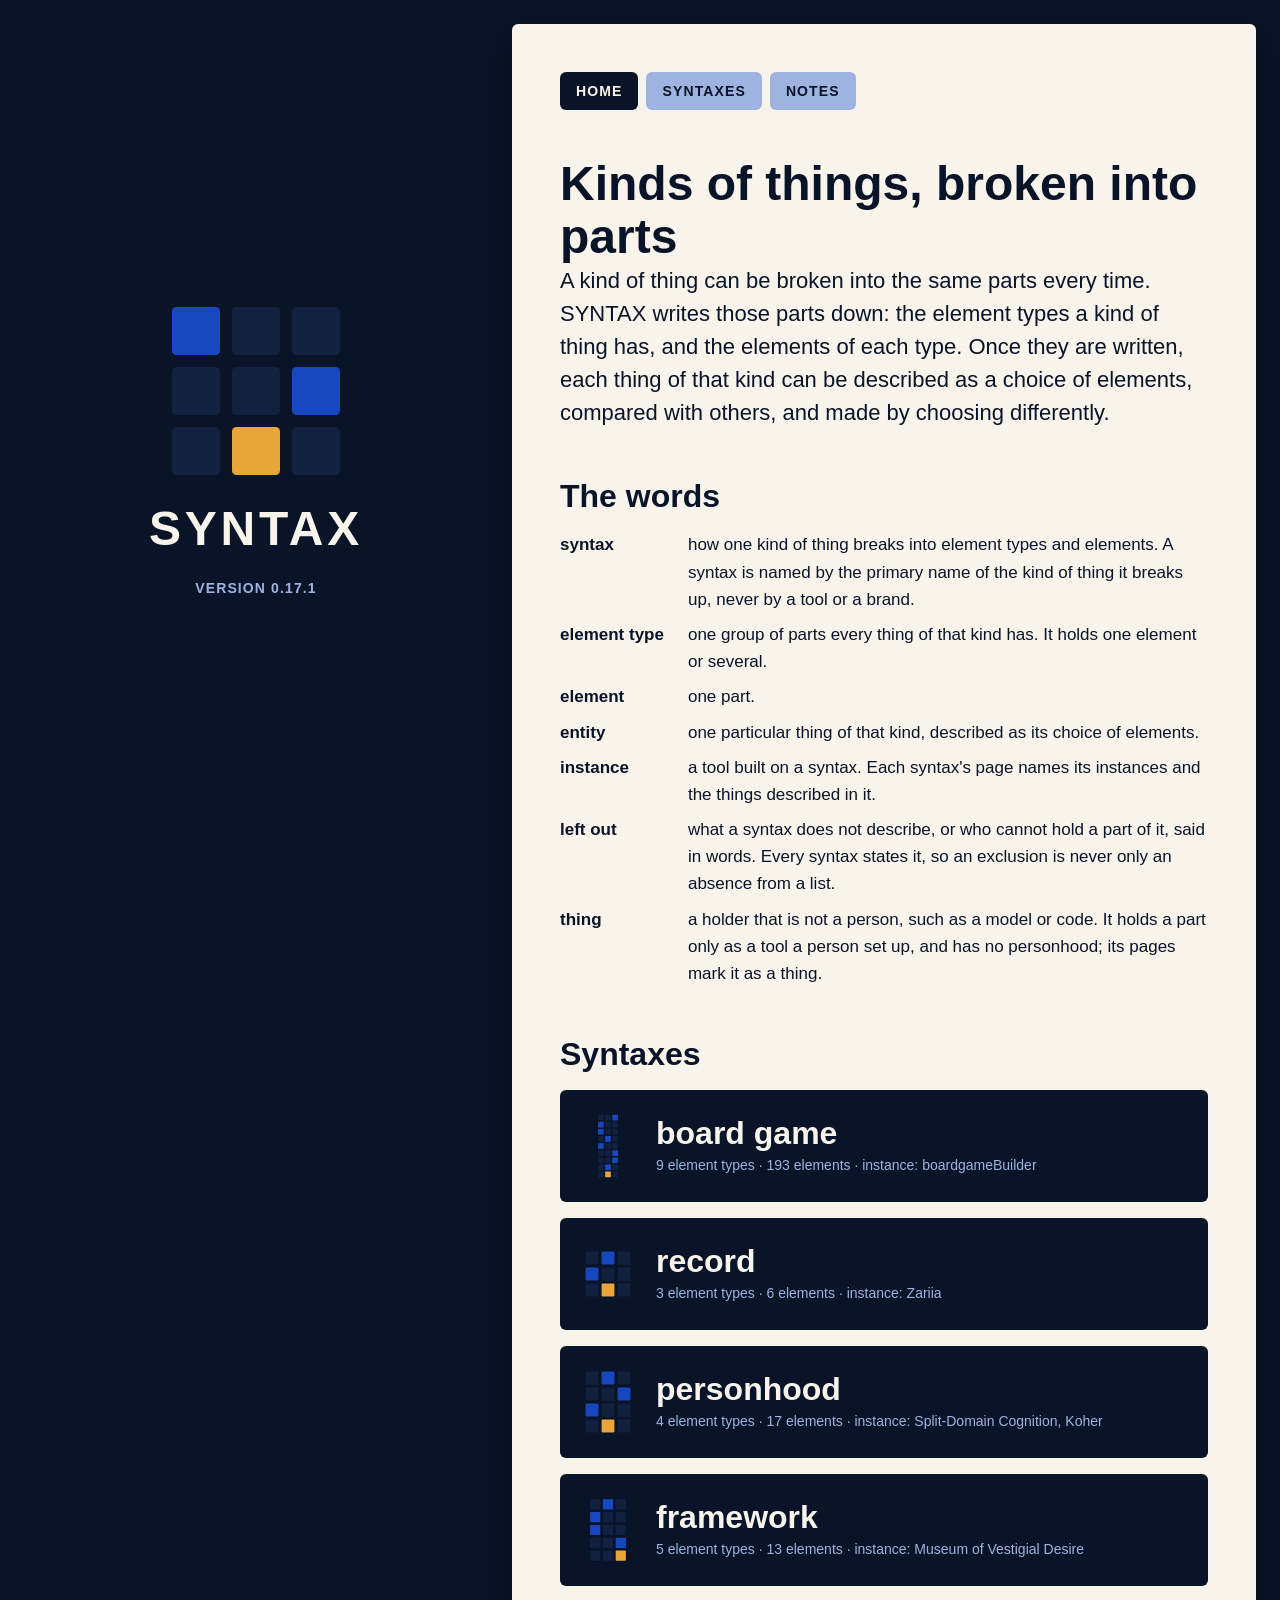
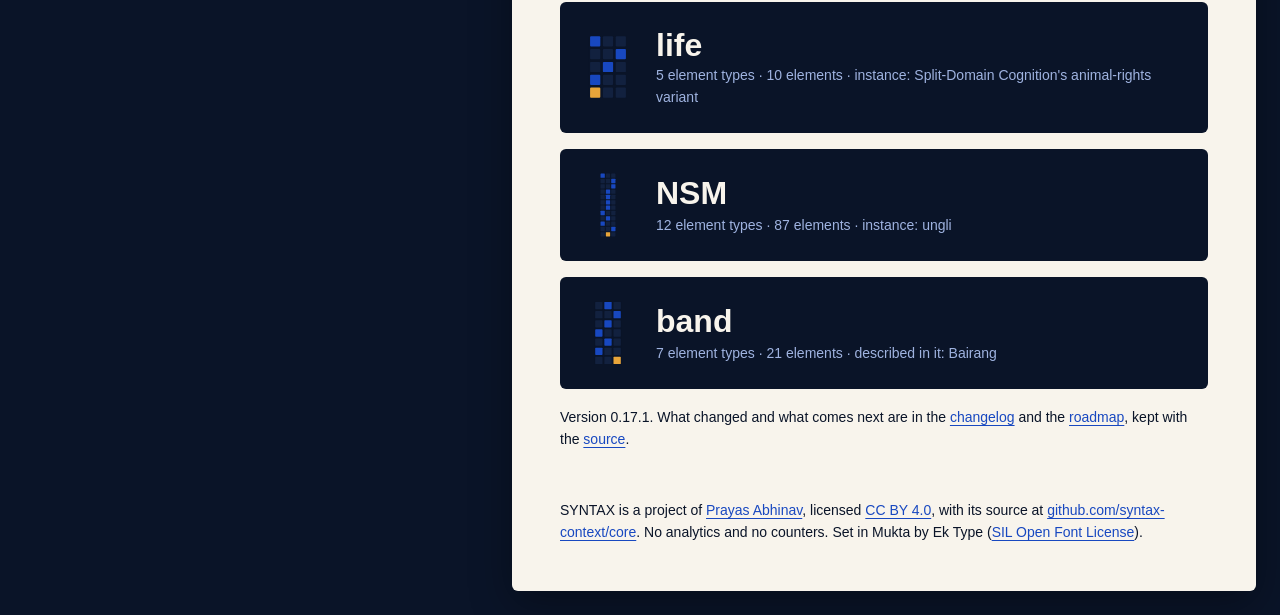
==== site/index.html @ ffedcfcf "NSM syntax: rows code made from templates; why two choices are unused (0.17.1)" ====
<!doctype html>
<html lang="en-GB">
<head>
<meta charset="utf-8">
<meta name="viewport" content="width=device-width, initial-scale=1">
<title>SYNTAX</title>
<meta name="description" content="SYNTAX breaks kinds of things into element types and elements, so that each thing of that kind can be described, compared and made from the same parts.">
<meta property="og:type" content="website">
<meta property="og:site_name" content="SYNTAX">
<meta property="og:title" content="SYNTAX">
<meta property="og:description" content="SYNTAX breaks kinds of things into element types and elements, so that each thing of that kind can be described, compared and made from the same parts.">
<meta property="og:url" content="https://syntax.prayasabhinav.net/">
<meta property="og:image" content="https://syntax.prayasabhinav.net/og/home.png?v=0.17.1">
<meta property="og:image:width" content="1200">
<meta property="og:image:height" content="630">
<meta property="og:image:alt" content="SYNTAX: its mark beside its name">
<meta name="twitter:card" content="summary_large_image">
<link rel="canonical" href="https://syntax.prayasabhinav.net/">
<link rel="icon" href="/favicon.svg" type="image/svg+xml">
<link rel="preload" href="/fonts/mukta-400.woff2" as="font" type="font/woff2" crossorigin>
<style>/* SYNTAX — frontend-design-prayas-plain: the fixed tokens, Mukta only, served from /fonts with no request to Google.
   Two zones: the field (the mark alone on the night) and the sheet (everything read). */
@font-face { font-family: "Mukta"; font-weight: 400; font-display: swap; src: url(/fonts/mukta-400.woff2) format("woff2"); }
@font-face { font-family: "Mukta"; font-weight: 600; font-display: swap; src: url(/fonts/mukta-600.woff2) format("woff2"); }
@font-face { font-family: "Mukta"; font-weight: 800; font-display: swap; src: url(/fonts/mukta-800.woff2) format("woff2"); }

:root {
  --ground: #0a1428; --deep: #12213f; --cobalt: #1848c0; --cobalt-2: #3a6ae0; --mist: #9fb3e0;
  --sheet: #f8f4ec; --ink: #0a1428; --warm: #e8a53a; --radius: 6px;
  color-scheme: dark;
}
* { box-sizing: border-box; }
body { margin: 0; background: var(--ground); color: var(--ink); font: 400 17px/1.6 "Mukta", "Noto Sans", "Segoe UI", sans-serif; }

.page { display: grid; grid-template-columns: minmax(0, 2fr) minmax(0, 3fr); min-height: 100vh; }
.field { position: sticky; top: 0; height: 100vh; display: flex; flex-direction: column; justify-content: center; align-items: center; gap: 24px; padding: 48px 24px; color: var(--mist); }
.field a { color: inherit; text-decoration: none; display: flex; flex-direction: column; align-items: center; gap: 24px; }
.field svg { width: min(16rem, 60%); max-height: 56vh; height: auto; display: block; }
.field .v a { display: inline; color: inherit; }
.field .word { font-weight: 800; font-size: 48px; line-height: 1; letter-spacing: 0.08em; color: var(--sheet); }
.field .v { font-weight: 600; font-size: 14px; letter-spacing: 0.08em; text-transform: uppercase; font-variant-numeric: tabular-nums; }

.sheet { background: var(--sheet); margin: 24px 24px 24px 0; border-radius: var(--radius); box-shadow: 0 12px 40px rgba(0, 0, 0, 0.35); padding: 48px; }
main, footer { max-width: 46rem; }
.nav { display: flex; flex-wrap: wrap; gap: 8px; margin-bottom: 48px; }
.nav a { font-weight: 600; font-size: 14px; letter-spacing: 0.08em; text-transform: uppercase; color: var(--ink); text-decoration: none; background: var(--mist); padding: 8px 16px; border-radius: var(--radius); }
.nav a:hover, .nav a:focus-visible { background: var(--cobalt); color: var(--sheet); }
.nav a[aria-current="page"] { background: var(--ink); color: var(--sheet); }
main > * + * { margin-top: 16px; }
h1 { font-weight: 800; font-size: 48px; line-height: 1.1; margin: 0; }
h2 { font-weight: 800; font-size: 32px; line-height: 1.2; margin: 48px 0 0; }
h3 { font-weight: 800; font-size: 22px; line-height: 1.3; margin: 32px 0 0; }
p { margin: 0; }
.note > * + * { margin-top: 1.1em; }   /* a note: a blank line in the editor is a gap here (13 November 2026, his screenshot: "there is no blank line in post after figure") */
.lede { font-size: 22px; line-height: 1.5; }
.label, .holds { font-weight: 600; font-size: 14px; letter-spacing: 0.08em; text-transform: uppercase; }
.holds { color: var(--cobalt); margin-left: 8px; vertical-align: middle; }
.aside { font-size: 14px; }
a { color: var(--cobalt); text-underline-offset: 3px; }

dl { display: grid; grid-template-columns: max-content minmax(0, 1fr); gap: 8px 24px; margin: 16px 0 0; }
dt { font-weight: 600; }
dd { margin: 0; }

/* A syntax on the index, and a type on its page: flat blocks of the deep tone, never a coloured rule */
.syntaxes { list-style: none; padding: 0; display: grid; gap: 16px; }
.syntaxes a { display: grid; grid-template-columns: auto minmax(0, 1fr); column-gap: 24px; align-items: center; background: var(--ink); color: var(--sheet); border-radius: var(--radius); padding: 24px; text-decoration: none; }
.syntaxes svg { grid-row: span 2; width: 48px; height: 64px; display: block; }
.syntaxes .name { display: block; font-weight: 800; font-size: 32px; line-height: 1.2; }
.syntaxes .what { display: block; font-size: 14px; color: var(--mist); font-variant-numeric: tabular-nums; }
.syntaxes a:hover, .syntaxes a:focus-visible { background: var(--cobalt); }
.syntaxes a:hover .what, .syntaxes a:focus-visible .what { color: var(--sheet); }

.syntaxes.notes a { grid-template-columns: minmax(0, 1fr); }
.syntaxes.notes .name { font-size: 24px; }
main img { max-width: 100%; height: auto; border-radius: var(--radius); }
blockquote { margin: 16px 0; padding-left: 16px; border-left: 3px solid var(--cobalt); }
.type { margin-top: 32px; }
.type h3 { margin: 0; }
.type .aside { margin-top: 8px; font-size: 17px; }

.entities { display: flex; flex-wrap: wrap; gap: 8px; list-style: none; padding: 0; }
.entities a { display: block; background: var(--ink); color: var(--sheet); border-radius: var(--radius); padding: 4px 12px; font-size: 14px; text-decoration: none; }
.entities a:hover, .entities a:focus-visible { background: var(--cobalt); }

footer { margin-top: 48px; font-size: 14px; }

@media (max-width: 900px) {
  .page { grid-template-columns: minmax(0, 1fr); }
  .field { position: static; height: auto; padding: 32px 16px 24px; }
  .field a { flex-direction: row; gap: 16px; }
  .field svg { width: auto; height: 48px; }
  .field .word { font-size: 32px; }
  .sheet { margin: 0 16px 16px; padding: 24px; }
  .nav { margin-bottom: 32px; }
  h1 { font-size: 32px; }
  h2 { font-size: 22px; margin-top: 32px; }
  .lede { font-size: 17px; }
  dl { grid-template-columns: minmax(0, 1fr); gap: 0; }
  dd { margin-bottom: 8px; }
}
</style>
</head>
<body>
<div class="page">
<div class="field"><a href="/"><svg xmlns="http://www.w3.org/2000/svg" viewBox="0 0 120 120" role="img" aria-label="SYNTAX">
  <title>SYNTAX: three element types, one element chosen from each</title>
  <rect width="120" height="120" rx="6" fill="#0a1428"/>
  <g fill="#12213f">
    <rect x="44" y="4" width="32" height="32" rx="3"/><rect x="84" y="4" width="32" height="32" rx="3"/>
    <rect x="4" y="44" width="32" height="32" rx="3"/><rect x="44" y="44" width="32" height="32" rx="3"/>
    <rect x="4" y="84" width="32" height="32" rx="3"/><rect x="84" y="84" width="32" height="32" rx="3"/>
  </g>
  <rect x="4" y="4" width="32" height="32" rx="3" fill="#1848c0"/>
  <rect x="84" y="44" width="32" height="32" rx="3" fill="#1848c0"/>
  <rect x="44" y="84" width="32" height="32" rx="3" fill="#e8a53a"/>
</svg>
<span class="word">SYNTAX</span></a><span class="v">Version 0.17.1</span></div>
<div class="sheet">
<nav class="nav"><a href="/" aria-current="page">Home</a><a href="/syntaxes/">Syntaxes</a><a href="/notes/">Notes</a></nav>
<main><h1>Kinds of things, broken into parts</h1>
<p class="lede">A kind of thing can be broken into the same parts every time. SYNTAX writes those parts down: the element types a kind of thing has, and the elements of each type. Once they are written, each thing of that kind can be described as a choice of elements, compared with others, and made by choosing differently.</p>
<h2>The words</h2>
<dl class="words">
<dt>syntax</dt><dd>how one kind of thing breaks into element types and elements. A syntax is named by the primary name of the kind of thing it breaks up, never by a tool or a brand.</dd>
<dt>element type</dt><dd>one group of parts every thing of that kind has. It holds one element or several.</dd>
<dt>element</dt><dd>one part.</dd>
<dt>entity</dt><dd>one particular thing of that kind, described as its choice of elements.</dd>
<dt>instance</dt><dd>a tool built on a syntax. Each syntax's page names its instances and the things described in it.</dd>
<dt>left out</dt><dd>what a syntax does not describe, or who cannot hold a part of it, said in words. Every syntax states it, so an exclusion is never only an absence from a list.</dd>
<dt>thing</dt><dd>a holder that is not a person, such as a model or code. It holds a part only as a tool a person set up, and has no personhood; its pages mark it as a thing.</dd>
</dl>
<h2>Syntaxes</h2>
<ul class="syntaxes"><li><a href="/board-game/"><svg xmlns="http://www.w3.org/2000/svg" viewBox="0 0 120 360" role="img" aria-label="The board game syntax"><title>The board game syntax: 9 element types, one element chosen from each</title><rect width="120" height="360" rx="6" fill="#0a1428"/><rect x="4" y="4" width="32" height="32" rx="3" fill="#12213f"/><rect x="44" y="4" width="32" height="32" rx="3" fill="#12213f"/><rect x="84" y="4" width="32" height="32" rx="3" fill="#1848c0"/><rect x="4" y="44" width="32" height="32" rx="3" fill="#1848c0"/><rect x="44" y="44" width="32" height="32" rx="3" fill="#12213f"/><rect x="84" y="44" width="32" height="32" rx="3" fill="#12213f"/><rect x="4" y="84" width="32" height="32" rx="3" fill="#1848c0"/><rect x="44" y="84" width="32" height="32" rx="3" fill="#12213f"/><rect x="84" y="84" width="32" height="32" rx="3" fill="#12213f"/><rect x="4" y="124" width="32" height="32" rx="3" fill="#12213f"/><rect x="44" y="124" width="32" height="32" rx="3" fill="#1848c0"/><rect x="84" y="124" width="32" height="32" rx="3" fill="#12213f"/><rect x="4" y="164" width="32" height="32" rx="3" fill="#1848c0"/><rect x="44" y="164" width="32" height="32" rx="3" fill="#12213f"/><rect x="84" y="164" width="32" height="32" rx="3" fill="#12213f"/><rect x="4" y="204" width="32" height="32" rx="3" fill="#12213f"/><rect x="44" y="204" width="32" height="32" rx="3" fill="#12213f"/><rect x="84" y="204" width="32" height="32" rx="3" fill="#1848c0"/><rect x="4" y="244" width="32" height="32" rx="3" fill="#12213f"/><rect x="44" y="244" width="32" height="32" rx="3" fill="#12213f"/><rect x="84" y="244" width="32" height="32" rx="3" fill="#1848c0"/><rect x="4" y="284" width="32" height="32" rx="3" fill="#12213f"/><rect x="44" y="284" width="32" height="32" rx="3" fill="#1848c0"/><rect x="84" y="284" width="32" height="32" rx="3" fill="#12213f"/><rect x="4" y="324" width="32" height="32" rx="3" fill="#12213f"/><rect x="44" y="324" width="32" height="32" rx="3" fill="#e8a53a"/><rect x="84" y="324" width="32" height="32" rx="3" fill="#12213f"/></svg><span class="name">board game</span><span class="what">9 element types · 193 elements · instance: boardgameBuilder</span></a></li><li><a href="/record/"><svg xmlns="http://www.w3.org/2000/svg" viewBox="0 0 120 120" role="img" aria-label="The record syntax"><title>The record syntax: 3 element types, one element chosen from each</title><rect width="120" height="120" rx="6" fill="#0a1428"/><rect x="4" y="4" width="32" height="32" rx="3" fill="#12213f"/><rect x="44" y="4" width="32" height="32" rx="3" fill="#1848c0"/><rect x="84" y="4" width="32" height="32" rx="3" fill="#12213f"/><rect x="4" y="44" width="32" height="32" rx="3" fill="#1848c0"/><rect x="44" y="44" width="32" height="32" rx="3" fill="#12213f"/><rect x="84" y="44" width="32" height="32" rx="3" fill="#12213f"/><rect x="4" y="84" width="32" height="32" rx="3" fill="#12213f"/><rect x="44" y="84" width="32" height="32" rx="3" fill="#e8a53a"/><rect x="84" y="84" width="32" height="32" rx="3" fill="#12213f"/></svg><span class="name">record</span><span class="what">3 element types · 6 elements · instance: Zariia</span></a></li><li><a href="/personhood/"><svg xmlns="http://www.w3.org/2000/svg" viewBox="0 0 120 160" role="img" aria-label="The personhood syntax"><title>The personhood syntax: 4 element types, one element chosen from each</title><rect width="120" height="160" rx="6" fill="#0a1428"/><rect x="4" y="4" width="32" height="32" rx="3" fill="#12213f"/><rect x="44" y="4" width="32" height="32" rx="3" fill="#1848c0"/><rect x="84" y="4" width="32" height="32" rx="3" fill="#12213f"/><rect x="4" y="44" width="32" height="32" rx="3" fill="#12213f"/><rect x="44" y="44" width="32" height="32" rx="3" fill="#12213f"/><rect x="84" y="44" width="32" height="32" rx="3" fill="#1848c0"/><rect x="4" y="84" width="32" height="32" rx="3" fill="#1848c0"/><rect x="44" y="84" width="32" height="32" rx="3" fill="#12213f"/><rect x="84" y="84" width="32" height="32" rx="3" fill="#12213f"/><rect x="4" y="124" width="32" height="32" rx="3" fill="#12213f"/><rect x="44" y="124" width="32" height="32" rx="3" fill="#e8a53a"/><rect x="84" y="124" width="32" height="32" rx="3" fill="#12213f"/></svg><span class="name">personhood</span><span class="what">4 element types · 17 elements · instance: Split-Domain Cognition, Koher</span></a></li><li><a href="/framework/"><svg xmlns="http://www.w3.org/2000/svg" viewBox="0 0 120 200" role="img" aria-label="The framework syntax"><title>The framework syntax: 5 element types, one element chosen from each</title><rect width="120" height="200" rx="6" fill="#0a1428"/><rect x="4" y="4" width="32" height="32" rx="3" fill="#12213f"/><rect x="44" y="4" width="32" height="32" rx="3" fill="#1848c0"/><rect x="84" y="4" width="32" height="32" rx="3" fill="#12213f"/><rect x="4" y="44" width="32" height="32" rx="3" fill="#1848c0"/><rect x="44" y="44" width="32" height="32" rx="3" fill="#12213f"/><rect x="84" y="44" width="32" height="32" rx="3" fill="#12213f"/><rect x="4" y="84" width="32" height="32" rx="3" fill="#1848c0"/><rect x="44" y="84" width="32" height="32" rx="3" fill="#12213f"/><rect x="84" y="84" width="32" height="32" rx="3" fill="#12213f"/><rect x="4" y="124" width="32" height="32" rx="3" fill="#12213f"/><rect x="44" y="124" width="32" height="32" rx="3" fill="#12213f"/><rect x="84" y="124" width="32" height="32" rx="3" fill="#1848c0"/><rect x="4" y="164" width="32" height="32" rx="3" fill="#12213f"/><rect x="44" y="164" width="32" height="32" rx="3" fill="#12213f"/><rect x="84" y="164" width="32" height="32" rx="3" fill="#e8a53a"/></svg><span class="name">framework</span><span class="what">5 element types · 13 elements · instance: Museum of Vestigial Desire</span></a></li><li><a href="/life/"><svg xmlns="http://www.w3.org/2000/svg" viewBox="0 0 120 200" role="img" aria-label="The life syntax"><title>The life syntax: 5 element types, one element chosen from each</title><rect width="120" height="200" rx="6" fill="#0a1428"/><rect x="4" y="4" width="32" height="32" rx="3" fill="#1848c0"/><rect x="44" y="4" width="32" height="32" rx="3" fill="#12213f"/><rect x="84" y="4" width="32" height="32" rx="3" fill="#12213f"/><rect x="4" y="44" width="32" height="32" rx="3" fill="#12213f"/><rect x="44" y="44" width="32" height="32" rx="3" fill="#12213f"/><rect x="84" y="44" width="32" height="32" rx="3" fill="#1848c0"/><rect x="4" y="84" width="32" height="32" rx="3" fill="#12213f"/><rect x="44" y="84" width="32" height="32" rx="3" fill="#1848c0"/><rect x="84" y="84" width="32" height="32" rx="3" fill="#12213f"/><rect x="4" y="124" width="32" height="32" rx="3" fill="#1848c0"/><rect x="44" y="124" width="32" height="32" rx="3" fill="#12213f"/><rect x="84" y="124" width="32" height="32" rx="3" fill="#12213f"/><rect x="4" y="164" width="32" height="32" rx="3" fill="#e8a53a"/><rect x="44" y="164" width="32" height="32" rx="3" fill="#12213f"/><rect x="84" y="164" width="32" height="32" rx="3" fill="#12213f"/></svg><span class="name">life</span><span class="what">5 element types · 10 elements · instance: Split-Domain Cognition&#x27;s animal-rights variant</span></a></li><li><a href="/nsm/"><svg xmlns="http://www.w3.org/2000/svg" viewBox="0 0 120 480" role="img" aria-label="The NSM syntax"><title>The NSM syntax: 12 element types, one element chosen from each</title><rect width="120" height="480" rx="6" fill="#0a1428"/><rect x="4" y="4" width="32" height="32" rx="3" fill="#1848c0"/><rect x="44" y="4" width="32" height="32" rx="3" fill="#12213f"/><rect x="84" y="4" width="32" height="32" rx="3" fill="#12213f"/><rect x="4" y="44" width="32" height="32" rx="3" fill="#12213f"/><rect x="44" y="44" width="32" height="32" rx="3" fill="#12213f"/><rect x="84" y="44" width="32" height="32" rx="3" fill="#1848c0"/><rect x="4" y="84" width="32" height="32" rx="3" fill="#12213f"/><rect x="44" y="84" width="32" height="32" rx="3" fill="#12213f"/><rect x="84" y="84" width="32" height="32" rx="3" fill="#1848c0"/><rect x="4" y="124" width="32" height="32" rx="3" fill="#12213f"/><rect x="44" y="124" width="32" height="32" rx="3" fill="#1848c0"/><rect x="84" y="124" width="32" height="32" rx="3" fill="#12213f"/><rect x="4" y="164" width="32" height="32" rx="3" fill="#12213f"/><rect x="44" y="164" width="32" height="32" rx="3" fill="#1848c0"/><rect x="84" y="164" width="32" height="32" rx="3" fill="#12213f"/><rect x="4" y="204" width="32" height="32" rx="3" fill="#12213f"/><rect x="44" y="204" width="32" height="32" rx="3" fill="#1848c0"/><rect x="84" y="204" width="32" height="32" rx="3" fill="#12213f"/><rect x="4" y="244" width="32" height="32" rx="3" fill="#12213f"/><rect x="44" y="244" width="32" height="32" rx="3" fill="#1848c0"/><rect x="84" y="244" width="32" height="32" rx="3" fill="#12213f"/><rect x="4" y="284" width="32" height="32" rx="3" fill="#1848c0"/><rect x="44" y="284" width="32" height="32" rx="3" fill="#12213f"/><rect x="84" y="284" width="32" height="32" rx="3" fill="#12213f"/><rect x="4" y="324" width="32" height="32" rx="3" fill="#12213f"/><rect x="44" y="324" width="32" height="32" rx="3" fill="#1848c0"/><rect x="84" y="324" width="32" height="32" rx="3" fill="#12213f"/><rect x="4" y="364" width="32" height="32" rx="3" fill="#1848c0"/><rect x="44" y="364" width="32" height="32" rx="3" fill="#12213f"/><rect x="84" y="364" width="32" height="32" rx="3" fill="#12213f"/><rect x="4" y="404" width="32" height="32" rx="3" fill="#12213f"/><rect x="44" y="404" width="32" height="32" rx="3" fill="#12213f"/><rect x="84" y="404" width="32" height="32" rx="3" fill="#1848c0"/><rect x="4" y="444" width="32" height="32" rx="3" fill="#12213f"/><rect x="44" y="444" width="32" height="32" rx="3" fill="#e8a53a"/><rect x="84" y="444" width="32" height="32" rx="3" fill="#12213f"/></svg><span class="name">NSM</span><span class="what">12 element types · 87 elements · instance: ungli</span></a></li><li><a href="/band/"><svg xmlns="http://www.w3.org/2000/svg" viewBox="0 0 120 280" role="img" aria-label="The band syntax"><title>The band syntax: 7 element types, one element chosen from each</title><rect width="120" height="280" rx="6" fill="#0a1428"/><rect x="4" y="4" width="32" height="32" rx="3" fill="#12213f"/><rect x="44" y="4" width="32" height="32" rx="3" fill="#1848c0"/><rect x="84" y="4" width="32" height="32" rx="3" fill="#12213f"/><rect x="4" y="44" width="32" height="32" rx="3" fill="#12213f"/><rect x="44" y="44" width="32" height="32" rx="3" fill="#12213f"/><rect x="84" y="44" width="32" height="32" rx="3" fill="#1848c0"/><rect x="4" y="84" width="32" height="32" rx="3" fill="#12213f"/><rect x="44" y="84" width="32" height="32" rx="3" fill="#1848c0"/><rect x="84" y="84" width="32" height="32" rx="3" fill="#12213f"/><rect x="4" y="124" width="32" height="32" rx="3" fill="#1848c0"/><rect x="44" y="124" width="32" height="32" rx="3" fill="#12213f"/><rect x="84" y="124" width="32" height="32" rx="3" fill="#12213f"/><rect x="4" y="164" width="32" height="32" rx="3" fill="#12213f"/><rect x="44" y="164" width="32" height="32" rx="3" fill="#1848c0"/><rect x="84" y="164" width="32" height="32" rx="3" fill="#12213f"/><rect x="4" y="204" width="32" height="32" rx="3" fill="#1848c0"/><rect x="44" y="204" width="32" height="32" rx="3" fill="#12213f"/><rect x="84" y="204" width="32" height="32" rx="3" fill="#12213f"/><rect x="4" y="244" width="32" height="32" rx="3" fill="#12213f"/><rect x="44" y="244" width="32" height="32" rx="3" fill="#12213f"/><rect x="84" y="244" width="32" height="32" rx="3" fill="#e8a53a"/></svg><span class="name">band</span><span class="what">7 element types · 21 elements · described in it: Bairang</span></a></li></ul>
<p class="aside">Version 0.17.1. What changed and what comes next are in the <a href="https://github.com/syntax-context/core/blob/main/CHANGELOG.md">changelog</a> and the <a href="https://github.com/syntax-context/core/blob/main/ROADMAP.md">roadmap</a>, kept with the <a href="https://github.com/syntax-context/core">source</a>.</p></main>
<footer><p>SYNTAX is a project of <a href="https://prayasabhinav.net">Prayas Abhinav</a>, licensed <a href="https://creativecommons.org/licenses/by/4.0/">CC BY 4.0</a>, with its source at <a href="https://github.com/syntax-context/core">github.com/syntax-context/core</a>. No analytics and no counters. Set in Mukta by Ek Type (<a href="/fonts/OFL.txt">SIL Open Font License</a>).</p></footer>
</div>
</div>
</body>
</html>
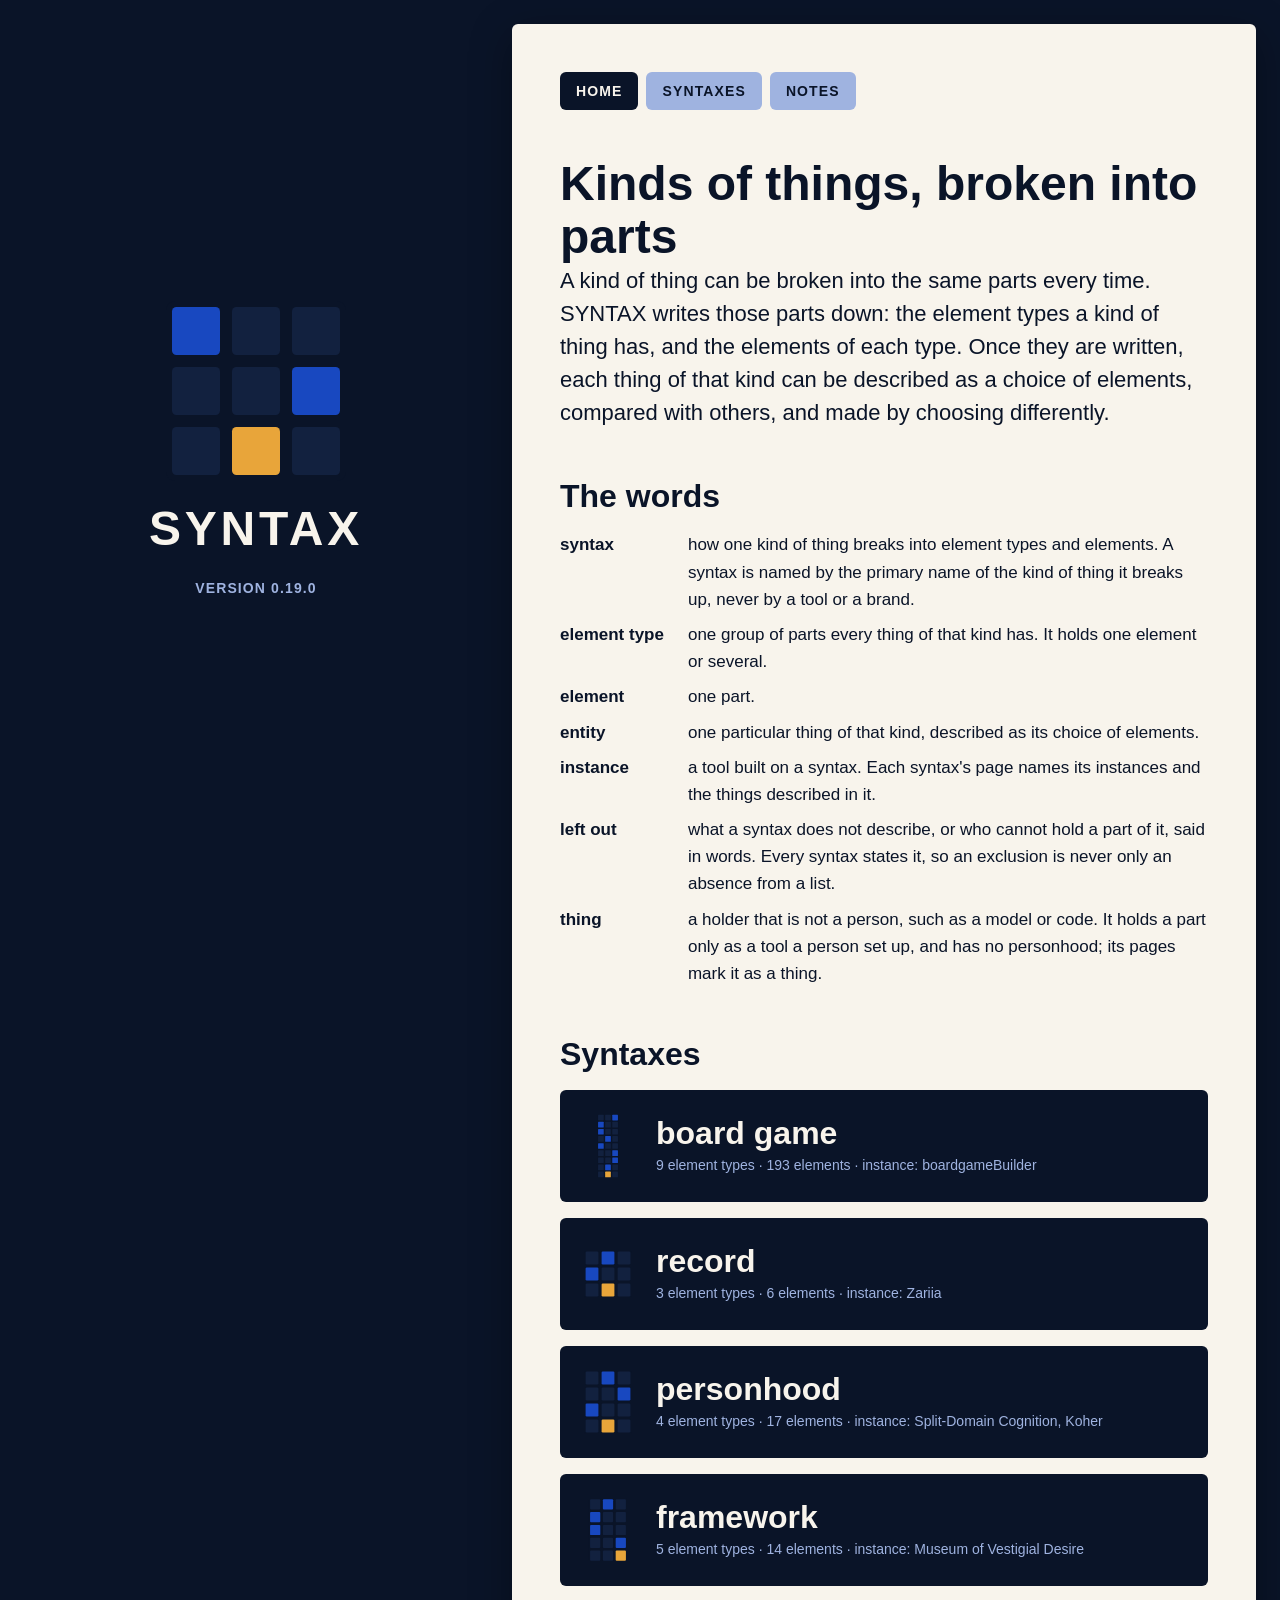
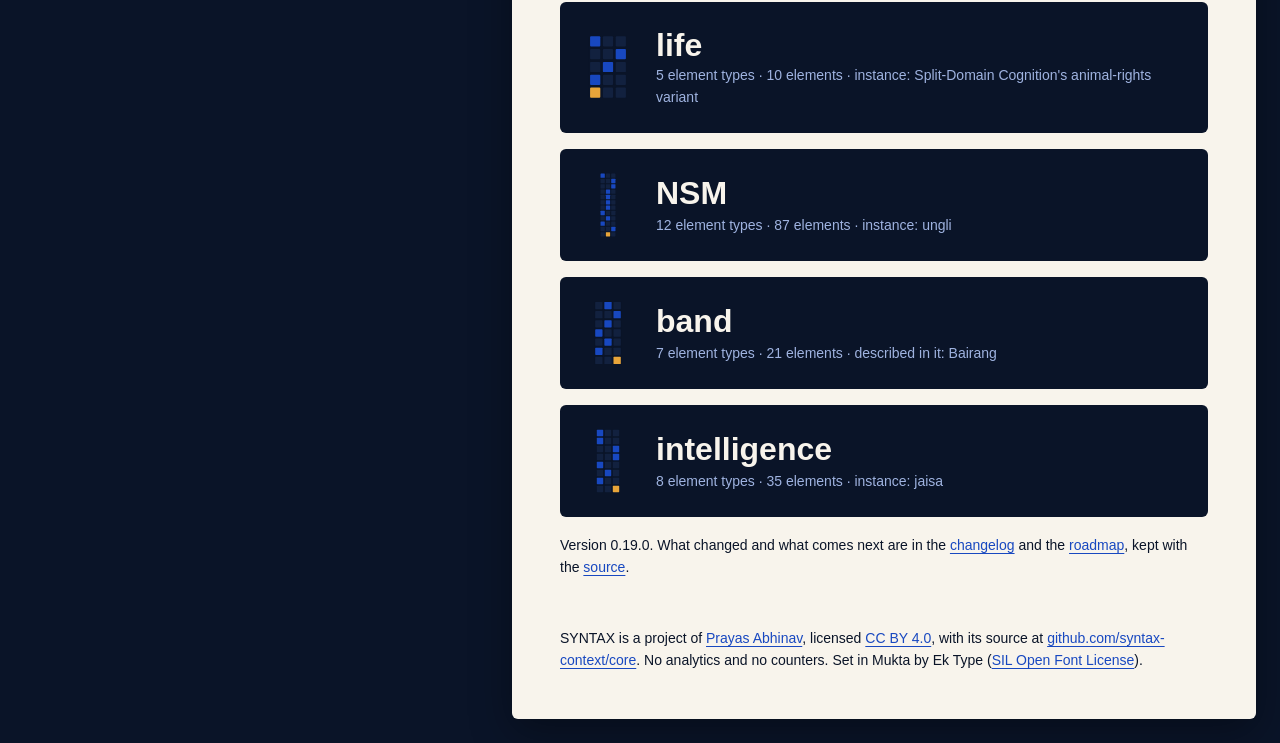
==== commit 6458c16c: "The intelligence syntax, read from the Museum's Intelligence section, with sixteen methods shown by " ====
--- a/site/index.html
+++ b/site/index.html
@@ -10,7 +10,7 @@
 <meta property="og:title" content="SYNTAX">
 <meta property="og:description" content="SYNTAX breaks kinds of things into element types and elements, so that each thing of that kind can be described, compared and made from the same parts.">
 <meta property="og:url" content="https://syntax.prayasabhinav.net/">
-<meta property="og:image" content="https://syntax.prayasabhinav.net/og/home.png?v=0.17.1">
+<meta property="og:image" content="https://syntax.prayasabhinav.net/og/home.png?v=0.19.0">
 <meta property="og:image:width" content="1200">
 <meta property="og:image:height" content="630">
 <meta property="og:image:alt" content="SYNTAX: its mark beside its name">
@@ -99,6 +99,8 @@
   dl { grid-template-columns: minmax(0, 1fr); gap: 0; }
   dd { margin-bottom: 8px; }
 }
+.shown { display: block; font-size: .86em; opacity: .75; margin-top: 2px; }
+.shown a { color: inherit; }
 </style>
 </head>
 <body>
@@ -115,7 +117,7 @@
   <rect x="84" y="44" width="32" height="32" rx="3" fill="#1848c0"/>
   <rect x="44" y="84" width="32" height="32" rx="3" fill="#e8a53a"/>
 </svg>
-<span class="word">SYNTAX</span></a><span class="v">Version 0.17.1</span></div>
+<span class="word">SYNTAX</span></a><span class="v">Version 0.19.0</span></div>
 <div class="sheet">
 <nav class="nav"><a href="/" aria-current="page">Home</a><a href="/syntaxes/">Syntaxes</a><a href="/notes/">Notes</a></nav>
 <main><h1>Kinds of things, broken into parts</h1>
@@ -131,8 +133,8 @@
 <dt>thing</dt><dd>a holder that is not a person, such as a model or code. It holds a part only as a tool a person set up, and has no personhood; its pages mark it as a thing.</dd>
 </dl>
 <h2>Syntaxes</h2>
-<ul class="syntaxes"><li><a href="/board-game/"><svg xmlns="http://www.w3.org/2000/svg" viewBox="0 0 120 360" role="img" aria-label="The board game syntax"><title>The board game syntax: 9 element types, one element chosen from each</title><rect width="120" height="360" rx="6" fill="#0a1428"/><rect x="4" y="4" width="32" height="32" rx="3" fill="#12213f"/><rect x="44" y="4" width="32" height="32" rx="3" fill="#12213f"/><rect x="84" y="4" width="32" height="32" rx="3" fill="#1848c0"/><rect x="4" y="44" width="32" height="32" rx="3" fill="#1848c0"/><rect x="44" y="44" width="32" height="32" rx="3" fill="#12213f"/><rect x="84" y="44" width="32" height="32" rx="3" fill="#12213f"/><rect x="4" y="84" width="32" height="32" rx="3" fill="#1848c0"/><rect x="44" y="84" width="32" height="32" rx="3" fill="#12213f"/><rect x="84" y="84" width="32" height="32" rx="3" fill="#12213f"/><rect x="4" y="124" width="32" height="32" rx="3" fill="#12213f"/><rect x="44" y="124" width="32" height="32" rx="3" fill="#1848c0"/><rect x="84" y="124" width="32" height="32" rx="3" fill="#12213f"/><rect x="4" y="164" width="32" height="32" rx="3" fill="#1848c0"/><rect x="44" y="164" width="32" height="32" rx="3" fill="#12213f"/><rect x="84" y="164" width="32" height="32" rx="3" fill="#12213f"/><rect x="4" y="204" width="32" height="32" rx="3" fill="#12213f"/><rect x="44" y="204" width="32" height="32" rx="3" fill="#12213f"/><rect x="84" y="204" width="32" height="32" rx="3" fill="#1848c0"/><rect x="4" y="244" width="32" height="32" rx="3" fill="#12213f"/><rect x="44" y="244" width="32" height="32" rx="3" fill="#12213f"/><rect x="84" y="244" width="32" height="32" rx="3" fill="#1848c0"/><rect x="4" y="284" width="32" height="32" rx="3" fill="#12213f"/><rect x="44" y="284" width="32" height="32" rx="3" fill="#1848c0"/><rect x="84" y="284" width="32" height="32" rx="3" fill="#12213f"/><rect x="4" y="324" width="32" height="32" rx="3" fill="#12213f"/><rect x="44" y="324" width="32" height="32" rx="3" fill="#e8a53a"/><rect x="84" y="324" width="32" height="32" rx="3" fill="#12213f"/></svg><span class="name">board game</span><span class="what">9 element types · 193 elements · instance: boardgameBuilder</span></a></li><li><a href="/record/"><svg xmlns="http://www.w3.org/2000/svg" viewBox="0 0 120 120" role="img" aria-label="The record syntax"><title>The record syntax: 3 element types, one element chosen from each</title><rect width="120" height="120" rx="6" fill="#0a1428"/><rect x="4" y="4" width="32" height="32" rx="3" fill="#12213f"/><rect x="44" y="4" width="32" height="32" rx="3" fill="#1848c0"/><rect x="84" y="4" width="32" height="32" rx="3" fill="#12213f"/><rect x="4" y="44" width="32" height="32" rx="3" fill="#1848c0"/><rect x="44" y="44" width="32" height="32" rx="3" fill="#12213f"/><rect x="84" y="44" width="32" height="32" rx="3" fill="#12213f"/><rect x="4" y="84" width="32" height="32" rx="3" fill="#12213f"/><rect x="44" y="84" width="32" height="32" rx="3" fill="#e8a53a"/><rect x="84" y="84" width="32" height="32" rx="3" fill="#12213f"/></svg><span class="name">record</span><span class="what">3 element types · 6 elements · instance: Zariia</span></a></li><li><a href="/personhood/"><svg xmlns="http://www.w3.org/2000/svg" viewBox="0 0 120 160" role="img" aria-label="The personhood syntax"><title>The personhood syntax: 4 element types, one element chosen from each</title><rect width="120" height="160" rx="6" fill="#0a1428"/><rect x="4" y="4" width="32" height="32" rx="3" fill="#12213f"/><rect x="44" y="4" width="32" height="32" rx="3" fill="#1848c0"/><rect x="84" y="4" width="32" height="32" rx="3" fill="#12213f"/><rect x="4" y="44" width="32" height="32" rx="3" fill="#12213f"/><rect x="44" y="44" width="32" height="32" rx="3" fill="#12213f"/><rect x="84" y="44" width="32" height="32" rx="3" fill="#1848c0"/><rect x="4" y="84" width="32" height="32" rx="3" fill="#1848c0"/><rect x="44" y="84" width="32" height="32" rx="3" fill="#12213f"/><rect x="84" y="84" width="32" height="32" rx="3" fill="#12213f"/><rect x="4" y="124" width="32" height="32" rx="3" fill="#12213f"/><rect x="44" y="124" width="32" height="32" rx="3" fill="#e8a53a"/><rect x="84" y="124" width="32" height="32" rx="3" fill="#12213f"/></svg><span class="name">personhood</span><span class="what">4 element types · 17 elements · instance: Split-Domain Cognition, Koher</span></a></li><li><a href="/framework/"><svg xmlns="http://www.w3.org/2000/svg" viewBox="0 0 120 200" role="img" aria-label="The framework syntax"><title>The framework syntax: 5 element types, one element chosen from each</title><rect width="120" height="200" rx="6" fill="#0a1428"/><rect x="4" y="4" width="32" height="32" rx="3" fill="#12213f"/><rect x="44" y="4" width="32" height="32" rx="3" fill="#1848c0"/><rect x="84" y="4" width="32" height="32" rx="3" fill="#12213f"/><rect x="4" y="44" width="32" height="32" rx="3" fill="#1848c0"/><rect x="44" y="44" width="32" height="32" rx="3" fill="#12213f"/><rect x="84" y="44" width="32" height="32" rx="3" fill="#12213f"/><rect x="4" y="84" width="32" height="32" rx="3" fill="#1848c0"/><rect x="44" y="84" width="32" height="32" rx="3" fill="#12213f"/><rect x="84" y="84" width="32" height="32" rx="3" fill="#12213f"/><rect x="4" y="124" width="32" height="32" rx="3" fill="#12213f"/><rect x="44" y="124" width="32" height="32" rx="3" fill="#12213f"/><rect x="84" y="124" width="32" height="32" rx="3" fill="#1848c0"/><rect x="4" y="164" width="32" height="32" rx="3" fill="#12213f"/><rect x="44" y="164" width="32" height="32" rx="3" fill="#12213f"/><rect x="84" y="164" width="32" height="32" rx="3" fill="#e8a53a"/></svg><span class="name">framework</span><span class="what">5 element types · 13 elements · instance: Museum of Vestigial Desire</span></a></li><li><a href="/life/"><svg xmlns="http://www.w3.org/2000/svg" viewBox="0 0 120 200" role="img" aria-label="The life syntax"><title>The life syntax: 5 element types, one element chosen from each</title><rect width="120" height="200" rx="6" fill="#0a1428"/><rect x="4" y="4" width="32" height="32" rx="3" fill="#1848c0"/><rect x="44" y="4" width="32" height="32" rx="3" fill="#12213f"/><rect x="84" y="4" width="32" height="32" rx="3" fill="#12213f"/><rect x="4" y="44" width="32" height="32" rx="3" fill="#12213f"/><rect x="44" y="44" width="32" height="32" rx="3" fill="#12213f"/><rect x="84" y="44" width="32" height="32" rx="3" fill="#1848c0"/><rect x="4" y="84" width="32" height="32" rx="3" fill="#12213f"/><rect x="44" y="84" width="32" height="32" rx="3" fill="#1848c0"/><rect x="84" y="84" width="32" height="32" rx="3" fill="#12213f"/><rect x="4" y="124" width="32" height="32" rx="3" fill="#1848c0"/><rect x="44" y="124" width="32" height="32" rx="3" fill="#12213f"/><rect x="84" y="124" width="32" height="32" rx="3" fill="#12213f"/><rect x="4" y="164" width="32" height="32" rx="3" fill="#e8a53a"/><rect x="44" y="164" width="32" height="32" rx="3" fill="#12213f"/><rect x="84" y="164" width="32" height="32" rx="3" fill="#12213f"/></svg><span class="name">life</span><span class="what">5 element types · 10 elements · instance: Split-Domain Cognition&#x27;s animal-rights variant</span></a></li><li><a href="/nsm/"><svg xmlns="http://www.w3.org/2000/svg" viewBox="0 0 120 480" role="img" aria-label="The NSM syntax"><title>The NSM syntax: 12 element types, one element chosen from each</title><rect width="120" height="480" rx="6" fill="#0a1428"/><rect x="4" y="4" width="32" height="32" rx="3" fill="#1848c0"/><rect x="44" y="4" width="32" height="32" rx="3" fill="#12213f"/><rect x="84" y="4" width="32" height="32" rx="3" fill="#12213f"/><rect x="4" y="44" width="32" height="32" rx="3" fill="#12213f"/><rect x="44" y="44" width="32" height="32" rx="3" fill="#12213f"/><rect x="84" y="44" width="32" height="32" rx="3" fill="#1848c0"/><rect x="4" y="84" width="32" height="32" rx="3" fill="#12213f"/><rect x="44" y="84" width="32" height="32" rx="3" fill="#12213f"/><rect x="84" y="84" width="32" height="32" rx="3" fill="#1848c0"/><rect x="4" y="124" width="32" height="32" rx="3" fill="#12213f"/><rect x="44" y="124" width="32" height="32" rx="3" fill="#1848c0"/><rect x="84" y="124" width="32" height="32" rx="3" fill="#12213f"/><rect x="4" y="164" width="32" height="32" rx="3" fill="#12213f"/><rect x="44" y="164" width="32" height="32" rx="3" fill="#1848c0"/><rect x="84" y="164" width="32" height="32" rx="3" fill="#12213f"/><rect x="4" y="204" width="32" height="32" rx="3" fill="#12213f"/><rect x="44" y="204" width="32" height="32" rx="3" fill="#1848c0"/><rect x="84" y="204" width="32" height="32" rx="3" fill="#12213f"/><rect x="4" y="244" width="32" height="32" rx="3" fill="#12213f"/><rect x="44" y="244" width="32" height="32" rx="3" fill="#1848c0"/><rect x="84" y="244" width="32" height="32" rx="3" fill="#12213f"/><rect x="4" y="284" width="32" height="32" rx="3" fill="#1848c0"/><rect x="44" y="284" width="32" height="32" rx="3" fill="#12213f"/><rect x="84" y="284" width="32" height="32" rx="3" fill="#12213f"/><rect x="4" y="324" width="32" height="32" rx="3" fill="#12213f"/><rect x="44" y="324" width="32" height="32" rx="3" fill="#1848c0"/><rect x="84" y="324" width="32" height="32" rx="3" fill="#12213f"/><rect x="4" y="364" width="32" height="32" rx="3" fill="#1848c0"/><rect x="44" y="364" width="32" height="32" rx="3" fill="#12213f"/><rect x="84" y="364" width="32" height="32" rx="3" fill="#12213f"/><rect x="4" y="404" width="32" height="32" rx="3" fill="#12213f"/><rect x="44" y="404" width="32" height="32" rx="3" fill="#12213f"/><rect x="84" y="404" width="32" height="32" rx="3" fill="#1848c0"/><rect x="4" y="444" width="32" height="32" rx="3" fill="#12213f"/><rect x="44" y="444" width="32" height="32" rx="3" fill="#e8a53a"/><rect x="84" y="444" width="32" height="32" rx="3" fill="#12213f"/></svg><span class="name">NSM</span><span class="what">12 element types · 87 elements · instance: ungli</span></a></li><li><a href="/band/"><svg xmlns="http://www.w3.org/2000/svg" viewBox="0 0 120 280" role="img" aria-label="The band syntax"><title>The band syntax: 7 element types, one element chosen from each</title><rect width="120" height="280" rx="6" fill="#0a1428"/><rect x="4" y="4" width="32" height="32" rx="3" fill="#12213f"/><rect x="44" y="4" width="32" height="32" rx="3" fill="#1848c0"/><rect x="84" y="4" width="32" height="32" rx="3" fill="#12213f"/><rect x="4" y="44" width="32" height="32" rx="3" fill="#12213f"/><rect x="44" y="44" width="32" height="32" rx="3" fill="#12213f"/><rect x="84" y="44" width="32" height="32" rx="3" fill="#1848c0"/><rect x="4" y="84" width="32" height="32" rx="3" fill="#12213f"/><rect x="44" y="84" width="32" height="32" rx="3" fill="#1848c0"/><rect x="84" y="84" width="32" height="32" rx="3" fill="#12213f"/><rect x="4" y="124" width="32" height="32" rx="3" fill="#1848c0"/><rect x="44" y="124" width="32" height="32" rx="3" fill="#12213f"/><rect x="84" y="124" width="32" height="32" rx="3" fill="#12213f"/><rect x="4" y="164" width="32" height="32" rx="3" fill="#12213f"/><rect x="44" y="164" width="32" height="32" rx="3" fill="#1848c0"/><rect x="84" y="164" width="32" height="32" rx="3" fill="#12213f"/><rect x="4" y="204" width="32" height="32" rx="3" fill="#1848c0"/><rect x="44" y="204" width="32" height="32" rx="3" fill="#12213f"/><rect x="84" y="204" width="32" height="32" rx="3" fill="#12213f"/><rect x="4" y="244" width="32" height="32" rx="3" fill="#12213f"/><rect x="44" y="244" width="32" height="32" rx="3" fill="#12213f"/><rect x="84" y="244" width="32" height="32" rx="3" fill="#e8a53a"/></svg><span class="name">band</span><span class="what">7 element types · 21 elements · described in it: Bairang</span></a></li></ul>
-<p class="aside">Version 0.17.1. What changed and what comes next are in the <a href="https://github.com/syntax-context/core/blob/main/CHANGELOG.md">changelog</a> and the <a href="https://github.com/syntax-context/core/blob/main/ROADMAP.md">roadmap</a>, kept with the <a href="https://github.com/syntax-context/core">source</a>.</p></main>
+<ul class="syntaxes"><li><a href="/board-game/"><svg xmlns="http://www.w3.org/2000/svg" viewBox="0 0 120 360" role="img" aria-label="The board game syntax"><title>The board game syntax: 9 element types, one element chosen from each</title><rect width="120" height="360" rx="6" fill="#0a1428"/><rect x="4" y="4" width="32" height="32" rx="3" fill="#12213f"/><rect x="44" y="4" width="32" height="32" rx="3" fill="#12213f"/><rect x="84" y="4" width="32" height="32" rx="3" fill="#1848c0"/><rect x="4" y="44" width="32" height="32" rx="3" fill="#1848c0"/><rect x="44" y="44" width="32" height="32" rx="3" fill="#12213f"/><rect x="84" y="44" width="32" height="32" rx="3" fill="#12213f"/><rect x="4" y="84" width="32" height="32" rx="3" fill="#1848c0"/><rect x="44" y="84" width="32" height="32" rx="3" fill="#12213f"/><rect x="84" y="84" width="32" height="32" rx="3" fill="#12213f"/><rect x="4" y="124" width="32" height="32" rx="3" fill="#12213f"/><rect x="44" y="124" width="32" height="32" rx="3" fill="#1848c0"/><rect x="84" y="124" width="32" height="32" rx="3" fill="#12213f"/><rect x="4" y="164" width="32" height="32" rx="3" fill="#1848c0"/><rect x="44" y="164" width="32" height="32" rx="3" fill="#12213f"/><rect x="84" y="164" width="32" height="32" rx="3" fill="#12213f"/><rect x="4" y="204" width="32" height="32" rx="3" fill="#12213f"/><rect x="44" y="204" width="32" height="32" rx="3" fill="#12213f"/><rect x="84" y="204" width="32" height="32" rx="3" fill="#1848c0"/><rect x="4" y="244" width="32" height="32" rx="3" fill="#12213f"/><rect x="44" y="244" width="32" height="32" rx="3" fill="#12213f"/><rect x="84" y="244" width="32" height="32" rx="3" fill="#1848c0"/><rect x="4" y="284" width="32" height="32" rx="3" fill="#12213f"/><rect x="44" y="284" width="32" height="32" rx="3" fill="#1848c0"/><rect x="84" y="284" width="32" height="32" rx="3" fill="#12213f"/><rect x="4" y="324" width="32" height="32" rx="3" fill="#12213f"/><rect x="44" y="324" width="32" height="32" rx="3" fill="#e8a53a"/><rect x="84" y="324" width="32" height="32" rx="3" fill="#12213f"/></svg><span class="name">board game</span><span class="what">9 element types · 193 elements · instance: boardgameBuilder</span></a></li><li><a href="/record/"><svg xmlns="http://www.w3.org/2000/svg" viewBox="0 0 120 120" role="img" aria-label="The record syntax"><title>The record syntax: 3 element types, one element chosen from each</title><rect width="120" height="120" rx="6" fill="#0a1428"/><rect x="4" y="4" width="32" height="32" rx="3" fill="#12213f"/><rect x="44" y="4" width="32" height="32" rx="3" fill="#1848c0"/><rect x="84" y="4" width="32" height="32" rx="3" fill="#12213f"/><rect x="4" y="44" width="32" height="32" rx="3" fill="#1848c0"/><rect x="44" y="44" width="32" height="32" rx="3" fill="#12213f"/><rect x="84" y="44" width="32" height="32" rx="3" fill="#12213f"/><rect x="4" y="84" width="32" height="32" rx="3" fill="#12213f"/><rect x="44" y="84" width="32" height="32" rx="3" fill="#e8a53a"/><rect x="84" y="84" width="32" height="32" rx="3" fill="#12213f"/></svg><span class="name">record</span><span class="what">3 element types · 6 elements · instance: Zariia</span></a></li><li><a href="/personhood/"><svg xmlns="http://www.w3.org/2000/svg" viewBox="0 0 120 160" role="img" aria-label="The personhood syntax"><title>The personhood syntax: 4 element types, one element chosen from each</title><rect width="120" height="160" rx="6" fill="#0a1428"/><rect x="4" y="4" width="32" height="32" rx="3" fill="#12213f"/><rect x="44" y="4" width="32" height="32" rx="3" fill="#1848c0"/><rect x="84" y="4" width="32" height="32" rx="3" fill="#12213f"/><rect x="4" y="44" width="32" height="32" rx="3" fill="#12213f"/><rect x="44" y="44" width="32" height="32" rx="3" fill="#12213f"/><rect x="84" y="44" width="32" height="32" rx="3" fill="#1848c0"/><rect x="4" y="84" width="32" height="32" rx="3" fill="#1848c0"/><rect x="44" y="84" width="32" height="32" rx="3" fill="#12213f"/><rect x="84" y="84" width="32" height="32" rx="3" fill="#12213f"/><rect x="4" y="124" width="32" height="32" rx="3" fill="#12213f"/><rect x="44" y="124" width="32" height="32" rx="3" fill="#e8a53a"/><rect x="84" y="124" width="32" height="32" rx="3" fill="#12213f"/></svg><span class="name">personhood</span><span class="what">4 element types · 17 elements · instance: Split-Domain Cognition, Koher</span></a></li><li><a href="/framework/"><svg xmlns="http://www.w3.org/2000/svg" viewBox="0 0 120 200" role="img" aria-label="The framework syntax"><title>The framework syntax: 5 element types, one element chosen from each</title><rect width="120" height="200" rx="6" fill="#0a1428"/><rect x="4" y="4" width="32" height="32" rx="3" fill="#12213f"/><rect x="44" y="4" width="32" height="32" rx="3" fill="#1848c0"/><rect x="84" y="4" width="32" height="32" rx="3" fill="#12213f"/><rect x="4" y="44" width="32" height="32" rx="3" fill="#1848c0"/><rect x="44" y="44" width="32" height="32" rx="3" fill="#12213f"/><rect x="84" y="44" width="32" height="32" rx="3" fill="#12213f"/><rect x="4" y="84" width="32" height="32" rx="3" fill="#1848c0"/><rect x="44" y="84" width="32" height="32" rx="3" fill="#12213f"/><rect x="84" y="84" width="32" height="32" rx="3" fill="#12213f"/><rect x="4" y="124" width="32" height="32" rx="3" fill="#12213f"/><rect x="44" y="124" width="32" height="32" rx="3" fill="#12213f"/><rect x="84" y="124" width="32" height="32" rx="3" fill="#1848c0"/><rect x="4" y="164" width="32" height="32" rx="3" fill="#12213f"/><rect x="44" y="164" width="32" height="32" rx="3" fill="#12213f"/><rect x="84" y="164" width="32" height="32" rx="3" fill="#e8a53a"/></svg><span class="name">framework</span><span class="what">5 element types · 14 elements · instance: Museum of Vestigial Desire</span></a></li><li><a href="/life/"><svg xmlns="http://www.w3.org/2000/svg" viewBox="0 0 120 200" role="img" aria-label="The life syntax"><title>The life syntax: 5 element types, one element chosen from each</title><rect width="120" height="200" rx="6" fill="#0a1428"/><rect x="4" y="4" width="32" height="32" rx="3" fill="#1848c0"/><rect x="44" y="4" width="32" height="32" rx="3" fill="#12213f"/><rect x="84" y="4" width="32" height="32" rx="3" fill="#12213f"/><rect x="4" y="44" width="32" height="32" rx="3" fill="#12213f"/><rect x="44" y="44" width="32" height="32" rx="3" fill="#12213f"/><rect x="84" y="44" width="32" height="32" rx="3" fill="#1848c0"/><rect x="4" y="84" width="32" height="32" rx="3" fill="#12213f"/><rect x="44" y="84" width="32" height="32" rx="3" fill="#1848c0"/><rect x="84" y="84" width="32" height="32" rx="3" fill="#12213f"/><rect x="4" y="124" width="32" height="32" rx="3" fill="#1848c0"/><rect x="44" y="124" width="32" height="32" rx="3" fill="#12213f"/><rect x="84" y="124" width="32" height="32" rx="3" fill="#12213f"/><rect x="4" y="164" width="32" height="32" rx="3" fill="#e8a53a"/><rect x="44" y="164" width="32" height="32" rx="3" fill="#12213f"/><rect x="84" y="164" width="32" height="32" rx="3" fill="#12213f"/></svg><span class="name">life</span><span class="what">5 element types · 10 elements · instance: Split-Domain Cognition&#x27;s animal-rights variant</span></a></li><li><a href="/nsm/"><svg xmlns="http://www.w3.org/2000/svg" viewBox="0 0 120 480" role="img" aria-label="The NSM syntax"><title>The NSM syntax: 12 element types, one element chosen from each</title><rect width="120" height="480" rx="6" fill="#0a1428"/><rect x="4" y="4" width="32" height="32" rx="3" fill="#1848c0"/><rect x="44" y="4" width="32" height="32" rx="3" fill="#12213f"/><rect x="84" y="4" width="32" height="32" rx="3" fill="#12213f"/><rect x="4" y="44" width="32" height="32" rx="3" fill="#12213f"/><rect x="44" y="44" width="32" height="32" rx="3" fill="#12213f"/><rect x="84" y="44" width="32" height="32" rx="3" fill="#1848c0"/><rect x="4" y="84" width="32" height="32" rx="3" fill="#12213f"/><rect x="44" y="84" width="32" height="32" rx="3" fill="#12213f"/><rect x="84" y="84" width="32" height="32" rx="3" fill="#1848c0"/><rect x="4" y="124" width="32" height="32" rx="3" fill="#12213f"/><rect x="44" y="124" width="32" height="32" rx="3" fill="#1848c0"/><rect x="84" y="124" width="32" height="32" rx="3" fill="#12213f"/><rect x="4" y="164" width="32" height="32" rx="3" fill="#12213f"/><rect x="44" y="164" width="32" height="32" rx="3" fill="#1848c0"/><rect x="84" y="164" width="32" height="32" rx="3" fill="#12213f"/><rect x="4" y="204" width="32" height="32" rx="3" fill="#12213f"/><rect x="44" y="204" width="32" height="32" rx="3" fill="#1848c0"/><rect x="84" y="204" width="32" height="32" rx="3" fill="#12213f"/><rect x="4" y="244" width="32" height="32" rx="3" fill="#12213f"/><rect x="44" y="244" width="32" height="32" rx="3" fill="#1848c0"/><rect x="84" y="244" width="32" height="32" rx="3" fill="#12213f"/><rect x="4" y="284" width="32" height="32" rx="3" fill="#1848c0"/><rect x="44" y="284" width="32" height="32" rx="3" fill="#12213f"/><rect x="84" y="284" width="32" height="32" rx="3" fill="#12213f"/><rect x="4" y="324" width="32" height="32" rx="3" fill="#12213f"/><rect x="44" y="324" width="32" height="32" rx="3" fill="#1848c0"/><rect x="84" y="324" width="32" height="32" rx="3" fill="#12213f"/><rect x="4" y="364" width="32" height="32" rx="3" fill="#1848c0"/><rect x="44" y="364" width="32" height="32" rx="3" fill="#12213f"/><rect x="84" y="364" width="32" height="32" rx="3" fill="#12213f"/><rect x="4" y="404" width="32" height="32" rx="3" fill="#12213f"/><rect x="44" y="404" width="32" height="32" rx="3" fill="#12213f"/><rect x="84" y="404" width="32" height="32" rx="3" fill="#1848c0"/><rect x="4" y="444" width="32" height="32" rx="3" fill="#12213f"/><rect x="44" y="444" width="32" height="32" rx="3" fill="#e8a53a"/><rect x="84" y="444" width="32" height="32" rx="3" fill="#12213f"/></svg><span class="name">NSM</span><span class="what">12 element types · 87 elements · instance: ungli</span></a></li><li><a href="/band/"><svg xmlns="http://www.w3.org/2000/svg" viewBox="0 0 120 280" role="img" aria-label="The band syntax"><title>The band syntax: 7 element types, one element chosen from each</title><rect width="120" height="280" rx="6" fill="#0a1428"/><rect x="4" y="4" width="32" height="32" rx="3" fill="#12213f"/><rect x="44" y="4" width="32" height="32" rx="3" fill="#1848c0"/><rect x="84" y="4" width="32" height="32" rx="3" fill="#12213f"/><rect x="4" y="44" width="32" height="32" rx="3" fill="#12213f"/><rect x="44" y="44" width="32" height="32" rx="3" fill="#12213f"/><rect x="84" y="44" width="32" height="32" rx="3" fill="#1848c0"/><rect x="4" y="84" width="32" height="32" rx="3" fill="#12213f"/><rect x="44" y="84" width="32" height="32" rx="3" fill="#1848c0"/><rect x="84" y="84" width="32" height="32" rx="3" fill="#12213f"/><rect x="4" y="124" width="32" height="32" rx="3" fill="#1848c0"/><rect x="44" y="124" width="32" height="32" rx="3" fill="#12213f"/><rect x="84" y="124" width="32" height="32" rx="3" fill="#12213f"/><rect x="4" y="164" width="32" height="32" rx="3" fill="#12213f"/><rect x="44" y="164" width="32" height="32" rx="3" fill="#1848c0"/><rect x="84" y="164" width="32" height="32" rx="3" fill="#12213f"/><rect x="4" y="204" width="32" height="32" rx="3" fill="#1848c0"/><rect x="44" y="204" width="32" height="32" rx="3" fill="#12213f"/><rect x="84" y="204" width="32" height="32" rx="3" fill="#12213f"/><rect x="4" y="244" width="32" height="32" rx="3" fill="#12213f"/><rect x="44" y="244" width="32" height="32" rx="3" fill="#12213f"/><rect x="84" y="244" width="32" height="32" rx="3" fill="#e8a53a"/></svg><span class="name">band</span><span class="what">7 element types · 21 elements · described in it: Bairang</span></a></li><li><a href="/intelligence/"><svg xmlns="http://www.w3.org/2000/svg" viewBox="0 0 120 320" role="img" aria-label="The intelligence syntax"><title>The intelligence syntax: 8 element types, one element chosen from each</title><rect width="120" height="320" rx="6" fill="#0a1428"/><rect x="4" y="4" width="32" height="32" rx="3" fill="#1848c0"/><rect x="44" y="4" width="32" height="32" rx="3" fill="#12213f"/><rect x="84" y="4" width="32" height="32" rx="3" fill="#12213f"/><rect x="4" y="44" width="32" height="32" rx="3" fill="#1848c0"/><rect x="44" y="44" width="32" height="32" rx="3" fill="#12213f"/><rect x="84" y="44" width="32" height="32" rx="3" fill="#12213f"/><rect x="4" y="84" width="32" height="32" rx="3" fill="#12213f"/><rect x="44" y="84" width="32" height="32" rx="3" fill="#12213f"/><rect x="84" y="84" width="32" height="32" rx="3" fill="#1848c0"/><rect x="4" y="124" width="32" height="32" rx="3" fill="#12213f"/><rect x="44" y="124" width="32" height="32" rx="3" fill="#12213f"/><rect x="84" y="124" width="32" height="32" rx="3" fill="#1848c0"/><rect x="4" y="164" width="32" height="32" rx="3" fill="#1848c0"/><rect x="44" y="164" width="32" height="32" rx="3" fill="#12213f"/><rect x="84" y="164" width="32" height="32" rx="3" fill="#12213f"/><rect x="4" y="204" width="32" height="32" rx="3" fill="#12213f"/><rect x="44" y="204" width="32" height="32" rx="3" fill="#1848c0"/><rect x="84" y="204" width="32" height="32" rx="3" fill="#12213f"/><rect x="4" y="244" width="32" height="32" rx="3" fill="#1848c0"/><rect x="44" y="244" width="32" height="32" rx="3" fill="#12213f"/><rect x="84" y="244" width="32" height="32" rx="3" fill="#12213f"/><rect x="4" y="284" width="32" height="32" rx="3" fill="#12213f"/><rect x="44" y="284" width="32" height="32" rx="3" fill="#12213f"/><rect x="84" y="284" width="32" height="32" rx="3" fill="#e8a53a"/></svg><span class="name">intelligence</span><span class="what">8 element types · 35 elements · instance: jaisa</span></a></li></ul>
+<p class="aside">Version 0.19.0. What changed and what comes next are in the <a href="https://github.com/syntax-context/core/blob/main/CHANGELOG.md">changelog</a> and the <a href="https://github.com/syntax-context/core/blob/main/ROADMAP.md">roadmap</a>, kept with the <a href="https://github.com/syntax-context/core">source</a>.</p></main>
 <footer><p>SYNTAX is a project of <a href="https://prayasabhinav.net">Prayas Abhinav</a>, licensed <a href="https://creativecommons.org/licenses/by/4.0/">CC BY 4.0</a>, with its source at <a href="https://github.com/syntax-context/core">github.com/syntax-context/core</a>. No analytics and no counters. Set in Mukta by Ek Type (<a href="/fonts/OFL.txt">SIL Open Font License</a>).</p></footer>
 </div>
 </div>
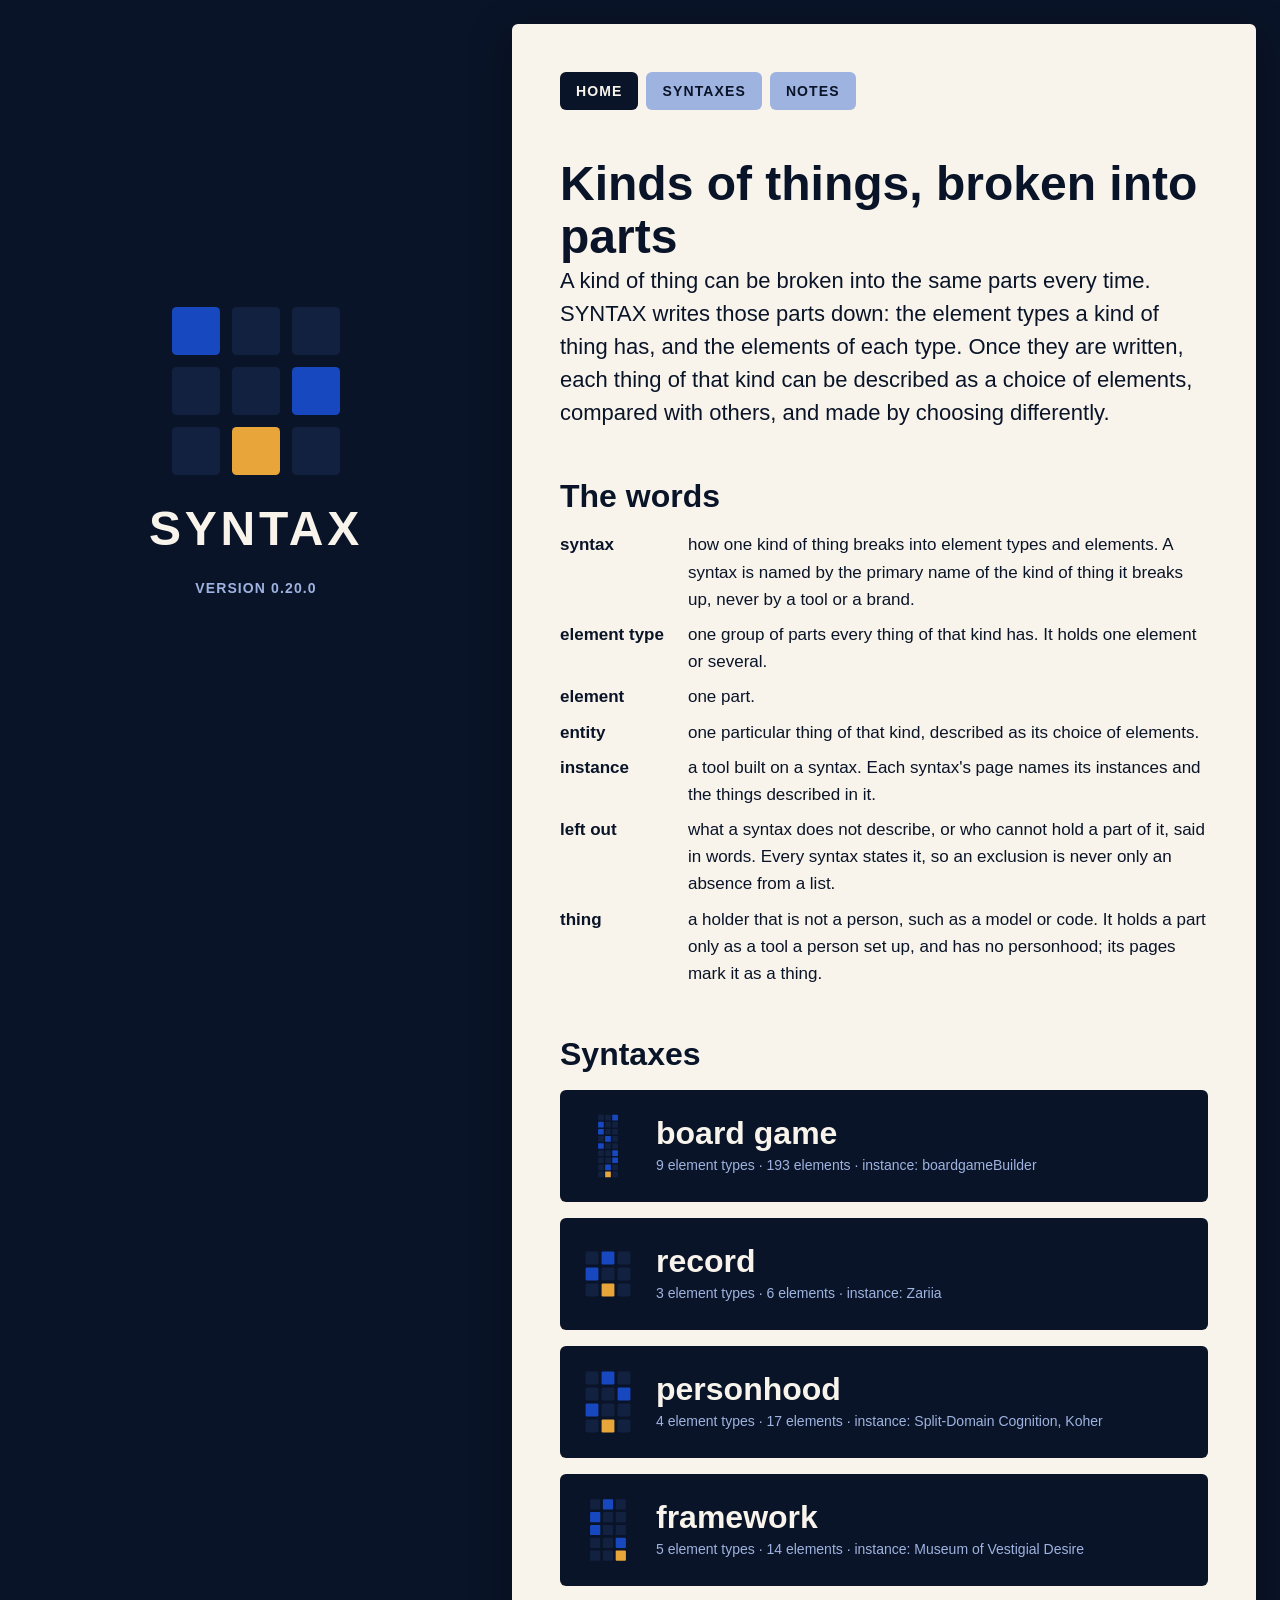
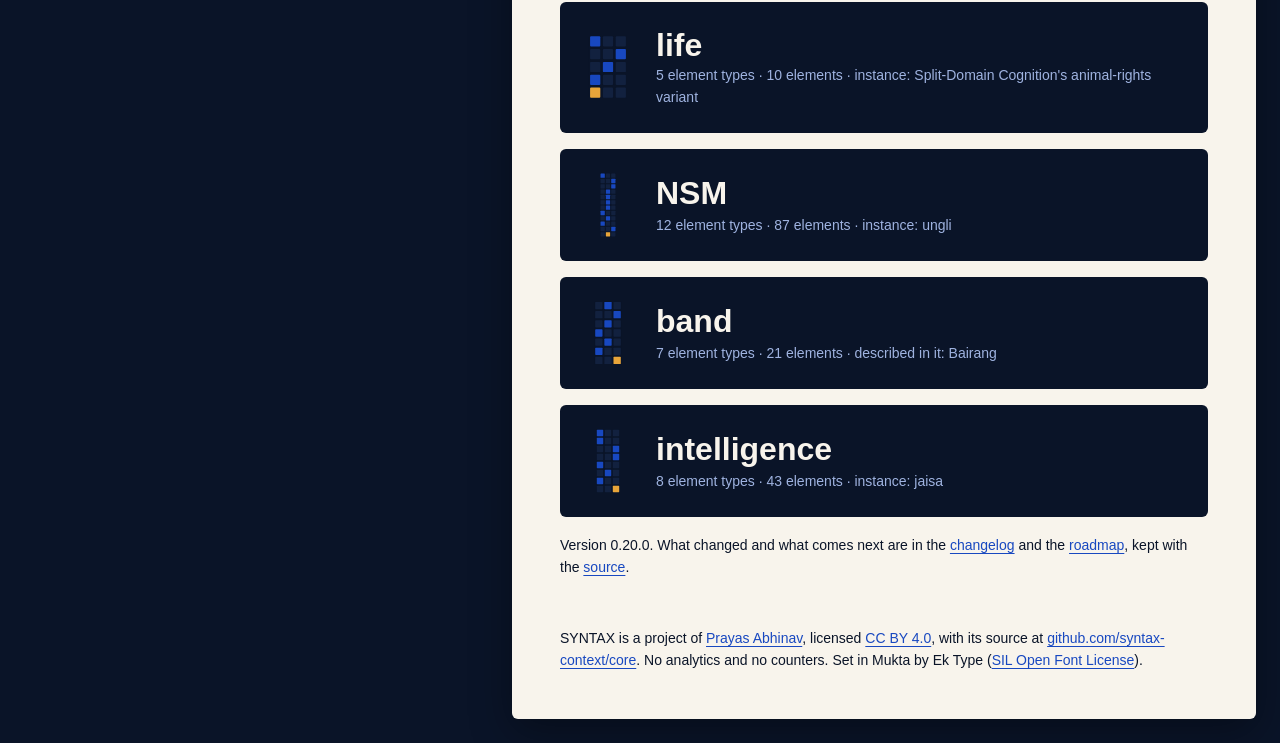
==== commit 9846e361: "The intelligence syntax read from Split-Domain Cognition and Koher too: eight more elements, each so" ====
--- a/site/index.html
+++ b/site/index.html
@@ -10,7 +10,7 @@
 <meta property="og:title" content="SYNTAX">
 <meta property="og:description" content="SYNTAX breaks kinds of things into element types and elements, so that each thing of that kind can be described, compared and made from the same parts.">
 <meta property="og:url" content="https://syntax.prayasabhinav.net/">
-<meta property="og:image" content="https://syntax.prayasabhinav.net/og/home.png?v=0.19.0">
+<meta property="og:image" content="https://syntax.prayasabhinav.net/og/home.png?v=0.20.0">
 <meta property="og:image:width" content="1200">
 <meta property="og:image:height" content="630">
 <meta property="og:image:alt" content="SYNTAX: its mark beside its name">
@@ -117,7 +117,7 @@
   <rect x="84" y="44" width="32" height="32" rx="3" fill="#1848c0"/>
   <rect x="44" y="84" width="32" height="32" rx="3" fill="#e8a53a"/>
 </svg>
-<span class="word">SYNTAX</span></a><span class="v">Version 0.19.0</span></div>
+<span class="word">SYNTAX</span></a><span class="v">Version 0.20.0</span></div>
 <div class="sheet">
 <nav class="nav"><a href="/" aria-current="page">Home</a><a href="/syntaxes/">Syntaxes</a><a href="/notes/">Notes</a></nav>
 <main><h1>Kinds of things, broken into parts</h1>
@@ -133,8 +133,8 @@
 <dt>thing</dt><dd>a holder that is not a person, such as a model or code. It holds a part only as a tool a person set up, and has no personhood; its pages mark it as a thing.</dd>
 </dl>
 <h2>Syntaxes</h2>
-<ul class="syntaxes"><li><a href="/board-game/"><svg xmlns="http://www.w3.org/2000/svg" viewBox="0 0 120 360" role="img" aria-label="The board game syntax"><title>The board game syntax: 9 element types, one element chosen from each</title><rect width="120" height="360" rx="6" fill="#0a1428"/><rect x="4" y="4" width="32" height="32" rx="3" fill="#12213f"/><rect x="44" y="4" width="32" height="32" rx="3" fill="#12213f"/><rect x="84" y="4" width="32" height="32" rx="3" fill="#1848c0"/><rect x="4" y="44" width="32" height="32" rx="3" fill="#1848c0"/><rect x="44" y="44" width="32" height="32" rx="3" fill="#12213f"/><rect x="84" y="44" width="32" height="32" rx="3" fill="#12213f"/><rect x="4" y="84" width="32" height="32" rx="3" fill="#1848c0"/><rect x="44" y="84" width="32" height="32" rx="3" fill="#12213f"/><rect x="84" y="84" width="32" height="32" rx="3" fill="#12213f"/><rect x="4" y="124" width="32" height="32" rx="3" fill="#12213f"/><rect x="44" y="124" width="32" height="32" rx="3" fill="#1848c0"/><rect x="84" y="124" width="32" height="32" rx="3" fill="#12213f"/><rect x="4" y="164" width="32" height="32" rx="3" fill="#1848c0"/><rect x="44" y="164" width="32" height="32" rx="3" fill="#12213f"/><rect x="84" y="164" width="32" height="32" rx="3" fill="#12213f"/><rect x="4" y="204" width="32" height="32" rx="3" fill="#12213f"/><rect x="44" y="204" width="32" height="32" rx="3" fill="#12213f"/><rect x="84" y="204" width="32" height="32" rx="3" fill="#1848c0"/><rect x="4" y="244" width="32" height="32" rx="3" fill="#12213f"/><rect x="44" y="244" width="32" height="32" rx="3" fill="#12213f"/><rect x="84" y="244" width="32" height="32" rx="3" fill="#1848c0"/><rect x="4" y="284" width="32" height="32" rx="3" fill="#12213f"/><rect x="44" y="284" width="32" height="32" rx="3" fill="#1848c0"/><rect x="84" y="284" width="32" height="32" rx="3" fill="#12213f"/><rect x="4" y="324" width="32" height="32" rx="3" fill="#12213f"/><rect x="44" y="324" width="32" height="32" rx="3" fill="#e8a53a"/><rect x="84" y="324" width="32" height="32" rx="3" fill="#12213f"/></svg><span class="name">board game</span><span class="what">9 element types · 193 elements · instance: boardgameBuilder</span></a></li><li><a href="/record/"><svg xmlns="http://www.w3.org/2000/svg" viewBox="0 0 120 120" role="img" aria-label="The record syntax"><title>The record syntax: 3 element types, one element chosen from each</title><rect width="120" height="120" rx="6" fill="#0a1428"/><rect x="4" y="4" width="32" height="32" rx="3" fill="#12213f"/><rect x="44" y="4" width="32" height="32" rx="3" fill="#1848c0"/><rect x="84" y="4" width="32" height="32" rx="3" fill="#12213f"/><rect x="4" y="44" width="32" height="32" rx="3" fill="#1848c0"/><rect x="44" y="44" width="32" height="32" rx="3" fill="#12213f"/><rect x="84" y="44" width="32" height="32" rx="3" fill="#12213f"/><rect x="4" y="84" width="32" height="32" rx="3" fill="#12213f"/><rect x="44" y="84" width="32" height="32" rx="3" fill="#e8a53a"/><rect x="84" y="84" width="32" height="32" rx="3" fill="#12213f"/></svg><span class="name">record</span><span class="what">3 element types · 6 elements · instance: Zariia</span></a></li><li><a href="/personhood/"><svg xmlns="http://www.w3.org/2000/svg" viewBox="0 0 120 160" role="img" aria-label="The personhood syntax"><title>The personhood syntax: 4 element types, one element chosen from each</title><rect width="120" height="160" rx="6" fill="#0a1428"/><rect x="4" y="4" width="32" height="32" rx="3" fill="#12213f"/><rect x="44" y="4" width="32" height="32" rx="3" fill="#1848c0"/><rect x="84" y="4" width="32" height="32" rx="3" fill="#12213f"/><rect x="4" y="44" width="32" height="32" rx="3" fill="#12213f"/><rect x="44" y="44" width="32" height="32" rx="3" fill="#12213f"/><rect x="84" y="44" width="32" height="32" rx="3" fill="#1848c0"/><rect x="4" y="84" width="32" height="32" rx="3" fill="#1848c0"/><rect x="44" y="84" width="32" height="32" rx="3" fill="#12213f"/><rect x="84" y="84" width="32" height="32" rx="3" fill="#12213f"/><rect x="4" y="124" width="32" height="32" rx="3" fill="#12213f"/><rect x="44" y="124" width="32" height="32" rx="3" fill="#e8a53a"/><rect x="84" y="124" width="32" height="32" rx="3" fill="#12213f"/></svg><span class="name">personhood</span><span class="what">4 element types · 17 elements · instance: Split-Domain Cognition, Koher</span></a></li><li><a href="/framework/"><svg xmlns="http://www.w3.org/2000/svg" viewBox="0 0 120 200" role="img" aria-label="The framework syntax"><title>The framework syntax: 5 element types, one element chosen from each</title><rect width="120" height="200" rx="6" fill="#0a1428"/><rect x="4" y="4" width="32" height="32" rx="3" fill="#12213f"/><rect x="44" y="4" width="32" height="32" rx="3" fill="#1848c0"/><rect x="84" y="4" width="32" height="32" rx="3" fill="#12213f"/><rect x="4" y="44" width="32" height="32" rx="3" fill="#1848c0"/><rect x="44" y="44" width="32" height="32" rx="3" fill="#12213f"/><rect x="84" y="44" width="32" height="32" rx="3" fill="#12213f"/><rect x="4" y="84" width="32" height="32" rx="3" fill="#1848c0"/><rect x="44" y="84" width="32" height="32" rx="3" fill="#12213f"/><rect x="84" y="84" width="32" height="32" rx="3" fill="#12213f"/><rect x="4" y="124" width="32" height="32" rx="3" fill="#12213f"/><rect x="44" y="124" width="32" height="32" rx="3" fill="#12213f"/><rect x="84" y="124" width="32" height="32" rx="3" fill="#1848c0"/><rect x="4" y="164" width="32" height="32" rx="3" fill="#12213f"/><rect x="44" y="164" width="32" height="32" rx="3" fill="#12213f"/><rect x="84" y="164" width="32" height="32" rx="3" fill="#e8a53a"/></svg><span class="name">framework</span><span class="what">5 element types · 14 elements · instance: Museum of Vestigial Desire</span></a></li><li><a href="/life/"><svg xmlns="http://www.w3.org/2000/svg" viewBox="0 0 120 200" role="img" aria-label="The life syntax"><title>The life syntax: 5 element types, one element chosen from each</title><rect width="120" height="200" rx="6" fill="#0a1428"/><rect x="4" y="4" width="32" height="32" rx="3" fill="#1848c0"/><rect x="44" y="4" width="32" height="32" rx="3" fill="#12213f"/><rect x="84" y="4" width="32" height="32" rx="3" fill="#12213f"/><rect x="4" y="44" width="32" height="32" rx="3" fill="#12213f"/><rect x="44" y="44" width="32" height="32" rx="3" fill="#12213f"/><rect x="84" y="44" width="32" height="32" rx="3" fill="#1848c0"/><rect x="4" y="84" width="32" height="32" rx="3" fill="#12213f"/><rect x="44" y="84" width="32" height="32" rx="3" fill="#1848c0"/><rect x="84" y="84" width="32" height="32" rx="3" fill="#12213f"/><rect x="4" y="124" width="32" height="32" rx="3" fill="#1848c0"/><rect x="44" y="124" width="32" height="32" rx="3" fill="#12213f"/><rect x="84" y="124" width="32" height="32" rx="3" fill="#12213f"/><rect x="4" y="164" width="32" height="32" rx="3" fill="#e8a53a"/><rect x="44" y="164" width="32" height="32" rx="3" fill="#12213f"/><rect x="84" y="164" width="32" height="32" rx="3" fill="#12213f"/></svg><span class="name">life</span><span class="what">5 element types · 10 elements · instance: Split-Domain Cognition&#x27;s animal-rights variant</span></a></li><li><a href="/nsm/"><svg xmlns="http://www.w3.org/2000/svg" viewBox="0 0 120 480" role="img" aria-label="The NSM syntax"><title>The NSM syntax: 12 element types, one element chosen from each</title><rect width="120" height="480" rx="6" fill="#0a1428"/><rect x="4" y="4" width="32" height="32" rx="3" fill="#1848c0"/><rect x="44" y="4" width="32" height="32" rx="3" fill="#12213f"/><rect x="84" y="4" width="32" height="32" rx="3" fill="#12213f"/><rect x="4" y="44" width="32" height="32" rx="3" fill="#12213f"/><rect x="44" y="44" width="32" height="32" rx="3" fill="#12213f"/><rect x="84" y="44" width="32" height="32" rx="3" fill="#1848c0"/><rect x="4" y="84" width="32" height="32" rx="3" fill="#12213f"/><rect x="44" y="84" width="32" height="32" rx="3" fill="#12213f"/><rect x="84" y="84" width="32" height="32" rx="3" fill="#1848c0"/><rect x="4" y="124" width="32" height="32" rx="3" fill="#12213f"/><rect x="44" y="124" width="32" height="32" rx="3" fill="#1848c0"/><rect x="84" y="124" width="32" height="32" rx="3" fill="#12213f"/><rect x="4" y="164" width="32" height="32" rx="3" fill="#12213f"/><rect x="44" y="164" width="32" height="32" rx="3" fill="#1848c0"/><rect x="84" y="164" width="32" height="32" rx="3" fill="#12213f"/><rect x="4" y="204" width="32" height="32" rx="3" fill="#12213f"/><rect x="44" y="204" width="32" height="32" rx="3" fill="#1848c0"/><rect x="84" y="204" width="32" height="32" rx="3" fill="#12213f"/><rect x="4" y="244" width="32" height="32" rx="3" fill="#12213f"/><rect x="44" y="244" width="32" height="32" rx="3" fill="#1848c0"/><rect x="84" y="244" width="32" height="32" rx="3" fill="#12213f"/><rect x="4" y="284" width="32" height="32" rx="3" fill="#1848c0"/><rect x="44" y="284" width="32" height="32" rx="3" fill="#12213f"/><rect x="84" y="284" width="32" height="32" rx="3" fill="#12213f"/><rect x="4" y="324" width="32" height="32" rx="3" fill="#12213f"/><rect x="44" y="324" width="32" height="32" rx="3" fill="#1848c0"/><rect x="84" y="324" width="32" height="32" rx="3" fill="#12213f"/><rect x="4" y="364" width="32" height="32" rx="3" fill="#1848c0"/><rect x="44" y="364" width="32" height="32" rx="3" fill="#12213f"/><rect x="84" y="364" width="32" height="32" rx="3" fill="#12213f"/><rect x="4" y="404" width="32" height="32" rx="3" fill="#12213f"/><rect x="44" y="404" width="32" height="32" rx="3" fill="#12213f"/><rect x="84" y="404" width="32" height="32" rx="3" fill="#1848c0"/><rect x="4" y="444" width="32" height="32" rx="3" fill="#12213f"/><rect x="44" y="444" width="32" height="32" rx="3" fill="#e8a53a"/><rect x="84" y="444" width="32" height="32" rx="3" fill="#12213f"/></svg><span class="name">NSM</span><span class="what">12 element types · 87 elements · instance: ungli</span></a></li><li><a href="/band/"><svg xmlns="http://www.w3.org/2000/svg" viewBox="0 0 120 280" role="img" aria-label="The band syntax"><title>The band syntax: 7 element types, one element chosen from each</title><rect width="120" height="280" rx="6" fill="#0a1428"/><rect x="4" y="4" width="32" height="32" rx="3" fill="#12213f"/><rect x="44" y="4" width="32" height="32" rx="3" fill="#1848c0"/><rect x="84" y="4" width="32" height="32" rx="3" fill="#12213f"/><rect x="4" y="44" width="32" height="32" rx="3" fill="#12213f"/><rect x="44" y="44" width="32" height="32" rx="3" fill="#12213f"/><rect x="84" y="44" width="32" height="32" rx="3" fill="#1848c0"/><rect x="4" y="84" width="32" height="32" rx="3" fill="#12213f"/><rect x="44" y="84" width="32" height="32" rx="3" fill="#1848c0"/><rect x="84" y="84" width="32" height="32" rx="3" fill="#12213f"/><rect x="4" y="124" width="32" height="32" rx="3" fill="#1848c0"/><rect x="44" y="124" width="32" height="32" rx="3" fill="#12213f"/><rect x="84" y="124" width="32" height="32" rx="3" fill="#12213f"/><rect x="4" y="164" width="32" height="32" rx="3" fill="#12213f"/><rect x="44" y="164" width="32" height="32" rx="3" fill="#1848c0"/><rect x="84" y="164" width="32" height="32" rx="3" fill="#12213f"/><rect x="4" y="204" width="32" height="32" rx="3" fill="#1848c0"/><rect x="44" y="204" width="32" height="32" rx="3" fill="#12213f"/><rect x="84" y="204" width="32" height="32" rx="3" fill="#12213f"/><rect x="4" y="244" width="32" height="32" rx="3" fill="#12213f"/><rect x="44" y="244" width="32" height="32" rx="3" fill="#12213f"/><rect x="84" y="244" width="32" height="32" rx="3" fill="#e8a53a"/></svg><span class="name">band</span><span class="what">7 element types · 21 elements · described in it: Bairang</span></a></li><li><a href="/intelligence/"><svg xmlns="http://www.w3.org/2000/svg" viewBox="0 0 120 320" role="img" aria-label="The intelligence syntax"><title>The intelligence syntax: 8 element types, one element chosen from each</title><rect width="120" height="320" rx="6" fill="#0a1428"/><rect x="4" y="4" width="32" height="32" rx="3" fill="#1848c0"/><rect x="44" y="4" width="32" height="32" rx="3" fill="#12213f"/><rect x="84" y="4" width="32" height="32" rx="3" fill="#12213f"/><rect x="4" y="44" width="32" height="32" rx="3" fill="#1848c0"/><rect x="44" y="44" width="32" height="32" rx="3" fill="#12213f"/><rect x="84" y="44" width="32" height="32" rx="3" fill="#12213f"/><rect x="4" y="84" width="32" height="32" rx="3" fill="#12213f"/><rect x="44" y="84" width="32" height="32" rx="3" fill="#12213f"/><rect x="84" y="84" width="32" height="32" rx="3" fill="#1848c0"/><rect x="4" y="124" width="32" height="32" rx="3" fill="#12213f"/><rect x="44" y="124" width="32" height="32" rx="3" fill="#12213f"/><rect x="84" y="124" width="32" height="32" rx="3" fill="#1848c0"/><rect x="4" y="164" width="32" height="32" rx="3" fill="#1848c0"/><rect x="44" y="164" width="32" height="32" rx="3" fill="#12213f"/><rect x="84" y="164" width="32" height="32" rx="3" fill="#12213f"/><rect x="4" y="204" width="32" height="32" rx="3" fill="#12213f"/><rect x="44" y="204" width="32" height="32" rx="3" fill="#1848c0"/><rect x="84" y="204" width="32" height="32" rx="3" fill="#12213f"/><rect x="4" y="244" width="32" height="32" rx="3" fill="#1848c0"/><rect x="44" y="244" width="32" height="32" rx="3" fill="#12213f"/><rect x="84" y="244" width="32" height="32" rx="3" fill="#12213f"/><rect x="4" y="284" width="32" height="32" rx="3" fill="#12213f"/><rect x="44" y="284" width="32" height="32" rx="3" fill="#12213f"/><rect x="84" y="284" width="32" height="32" rx="3" fill="#e8a53a"/></svg><span class="name">intelligence</span><span class="what">8 element types · 35 elements · instance: jaisa</span></a></li></ul>
-<p class="aside">Version 0.19.0. What changed and what comes next are in the <a href="https://github.com/syntax-context/core/blob/main/CHANGELOG.md">changelog</a> and the <a href="https://github.com/syntax-context/core/blob/main/ROADMAP.md">roadmap</a>, kept with the <a href="https://github.com/syntax-context/core">source</a>.</p></main>
+<ul class="syntaxes"><li><a href="/board-game/"><svg xmlns="http://www.w3.org/2000/svg" viewBox="0 0 120 360" role="img" aria-label="The board game syntax"><title>The board game syntax: 9 element types, one element chosen from each</title><rect width="120" height="360" rx="6" fill="#0a1428"/><rect x="4" y="4" width="32" height="32" rx="3" fill="#12213f"/><rect x="44" y="4" width="32" height="32" rx="3" fill="#12213f"/><rect x="84" y="4" width="32" height="32" rx="3" fill="#1848c0"/><rect x="4" y="44" width="32" height="32" rx="3" fill="#1848c0"/><rect x="44" y="44" width="32" height="32" rx="3" fill="#12213f"/><rect x="84" y="44" width="32" height="32" rx="3" fill="#12213f"/><rect x="4" y="84" width="32" height="32" rx="3" fill="#1848c0"/><rect x="44" y="84" width="32" height="32" rx="3" fill="#12213f"/><rect x="84" y="84" width="32" height="32" rx="3" fill="#12213f"/><rect x="4" y="124" width="32" height="32" rx="3" fill="#12213f"/><rect x="44" y="124" width="32" height="32" rx="3" fill="#1848c0"/><rect x="84" y="124" width="32" height="32" rx="3" fill="#12213f"/><rect x="4" y="164" width="32" height="32" rx="3" fill="#1848c0"/><rect x="44" y="164" width="32" height="32" rx="3" fill="#12213f"/><rect x="84" y="164" width="32" height="32" rx="3" fill="#12213f"/><rect x="4" y="204" width="32" height="32" rx="3" fill="#12213f"/><rect x="44" y="204" width="32" height="32" rx="3" fill="#12213f"/><rect x="84" y="204" width="32" height="32" rx="3" fill="#1848c0"/><rect x="4" y="244" width="32" height="32" rx="3" fill="#12213f"/><rect x="44" y="244" width="32" height="32" rx="3" fill="#12213f"/><rect x="84" y="244" width="32" height="32" rx="3" fill="#1848c0"/><rect x="4" y="284" width="32" height="32" rx="3" fill="#12213f"/><rect x="44" y="284" width="32" height="32" rx="3" fill="#1848c0"/><rect x="84" y="284" width="32" height="32" rx="3" fill="#12213f"/><rect x="4" y="324" width="32" height="32" rx="3" fill="#12213f"/><rect x="44" y="324" width="32" height="32" rx="3" fill="#e8a53a"/><rect x="84" y="324" width="32" height="32" rx="3" fill="#12213f"/></svg><span class="name">board game</span><span class="what">9 element types · 193 elements · instance: boardgameBuilder</span></a></li><li><a href="/record/"><svg xmlns="http://www.w3.org/2000/svg" viewBox="0 0 120 120" role="img" aria-label="The record syntax"><title>The record syntax: 3 element types, one element chosen from each</title><rect width="120" height="120" rx="6" fill="#0a1428"/><rect x="4" y="4" width="32" height="32" rx="3" fill="#12213f"/><rect x="44" y="4" width="32" height="32" rx="3" fill="#1848c0"/><rect x="84" y="4" width="32" height="32" rx="3" fill="#12213f"/><rect x="4" y="44" width="32" height="32" rx="3" fill="#1848c0"/><rect x="44" y="44" width="32" height="32" rx="3" fill="#12213f"/><rect x="84" y="44" width="32" height="32" rx="3" fill="#12213f"/><rect x="4" y="84" width="32" height="32" rx="3" fill="#12213f"/><rect x="44" y="84" width="32" height="32" rx="3" fill="#e8a53a"/><rect x="84" y="84" width="32" height="32" rx="3" fill="#12213f"/></svg><span class="name">record</span><span class="what">3 element types · 6 elements · instance: Zariia</span></a></li><li><a href="/personhood/"><svg xmlns="http://www.w3.org/2000/svg" viewBox="0 0 120 160" role="img" aria-label="The personhood syntax"><title>The personhood syntax: 4 element types, one element chosen from each</title><rect width="120" height="160" rx="6" fill="#0a1428"/><rect x="4" y="4" width="32" height="32" rx="3" fill="#12213f"/><rect x="44" y="4" width="32" height="32" rx="3" fill="#1848c0"/><rect x="84" y="4" width="32" height="32" rx="3" fill="#12213f"/><rect x="4" y="44" width="32" height="32" rx="3" fill="#12213f"/><rect x="44" y="44" width="32" height="32" rx="3" fill="#12213f"/><rect x="84" y="44" width="32" height="32" rx="3" fill="#1848c0"/><rect x="4" y="84" width="32" height="32" rx="3" fill="#1848c0"/><rect x="44" y="84" width="32" height="32" rx="3" fill="#12213f"/><rect x="84" y="84" width="32" height="32" rx="3" fill="#12213f"/><rect x="4" y="124" width="32" height="32" rx="3" fill="#12213f"/><rect x="44" y="124" width="32" height="32" rx="3" fill="#e8a53a"/><rect x="84" y="124" width="32" height="32" rx="3" fill="#12213f"/></svg><span class="name">personhood</span><span class="what">4 element types · 17 elements · instance: Split-Domain Cognition, Koher</span></a></li><li><a href="/framework/"><svg xmlns="http://www.w3.org/2000/svg" viewBox="0 0 120 200" role="img" aria-label="The framework syntax"><title>The framework syntax: 5 element types, one element chosen from each</title><rect width="120" height="200" rx="6" fill="#0a1428"/><rect x="4" y="4" width="32" height="32" rx="3" fill="#12213f"/><rect x="44" y="4" width="32" height="32" rx="3" fill="#1848c0"/><rect x="84" y="4" width="32" height="32" rx="3" fill="#12213f"/><rect x="4" y="44" width="32" height="32" rx="3" fill="#1848c0"/><rect x="44" y="44" width="32" height="32" rx="3" fill="#12213f"/><rect x="84" y="44" width="32" height="32" rx="3" fill="#12213f"/><rect x="4" y="84" width="32" height="32" rx="3" fill="#1848c0"/><rect x="44" y="84" width="32" height="32" rx="3" fill="#12213f"/><rect x="84" y="84" width="32" height="32" rx="3" fill="#12213f"/><rect x="4" y="124" width="32" height="32" rx="3" fill="#12213f"/><rect x="44" y="124" width="32" height="32" rx="3" fill="#12213f"/><rect x="84" y="124" width="32" height="32" rx="3" fill="#1848c0"/><rect x="4" y="164" width="32" height="32" rx="3" fill="#12213f"/><rect x="44" y="164" width="32" height="32" rx="3" fill="#12213f"/><rect x="84" y="164" width="32" height="32" rx="3" fill="#e8a53a"/></svg><span class="name">framework</span><span class="what">5 element types · 14 elements · instance: Museum of Vestigial Desire</span></a></li><li><a href="/life/"><svg xmlns="http://www.w3.org/2000/svg" viewBox="0 0 120 200" role="img" aria-label="The life syntax"><title>The life syntax: 5 element types, one element chosen from each</title><rect width="120" height="200" rx="6" fill="#0a1428"/><rect x="4" y="4" width="32" height="32" rx="3" fill="#1848c0"/><rect x="44" y="4" width="32" height="32" rx="3" fill="#12213f"/><rect x="84" y="4" width="32" height="32" rx="3" fill="#12213f"/><rect x="4" y="44" width="32" height="32" rx="3" fill="#12213f"/><rect x="44" y="44" width="32" height="32" rx="3" fill="#12213f"/><rect x="84" y="44" width="32" height="32" rx="3" fill="#1848c0"/><rect x="4" y="84" width="32" height="32" rx="3" fill="#12213f"/><rect x="44" y="84" width="32" height="32" rx="3" fill="#1848c0"/><rect x="84" y="84" width="32" height="32" rx="3" fill="#12213f"/><rect x="4" y="124" width="32" height="32" rx="3" fill="#1848c0"/><rect x="44" y="124" width="32" height="32" rx="3" fill="#12213f"/><rect x="84" y="124" width="32" height="32" rx="3" fill="#12213f"/><rect x="4" y="164" width="32" height="32" rx="3" fill="#e8a53a"/><rect x="44" y="164" width="32" height="32" rx="3" fill="#12213f"/><rect x="84" y="164" width="32" height="32" rx="3" fill="#12213f"/></svg><span class="name">life</span><span class="what">5 element types · 10 elements · instance: Split-Domain Cognition&#x27;s animal-rights variant</span></a></li><li><a href="/nsm/"><svg xmlns="http://www.w3.org/2000/svg" viewBox="0 0 120 480" role="img" aria-label="The NSM syntax"><title>The NSM syntax: 12 element types, one element chosen from each</title><rect width="120" height="480" rx="6" fill="#0a1428"/><rect x="4" y="4" width="32" height="32" rx="3" fill="#1848c0"/><rect x="44" y="4" width="32" height="32" rx="3" fill="#12213f"/><rect x="84" y="4" width="32" height="32" rx="3" fill="#12213f"/><rect x="4" y="44" width="32" height="32" rx="3" fill="#12213f"/><rect x="44" y="44" width="32" height="32" rx="3" fill="#12213f"/><rect x="84" y="44" width="32" height="32" rx="3" fill="#1848c0"/><rect x="4" y="84" width="32" height="32" rx="3" fill="#12213f"/><rect x="44" y="84" width="32" height="32" rx="3" fill="#12213f"/><rect x="84" y="84" width="32" height="32" rx="3" fill="#1848c0"/><rect x="4" y="124" width="32" height="32" rx="3" fill="#12213f"/><rect x="44" y="124" width="32" height="32" rx="3" fill="#1848c0"/><rect x="84" y="124" width="32" height="32" rx="3" fill="#12213f"/><rect x="4" y="164" width="32" height="32" rx="3" fill="#12213f"/><rect x="44" y="164" width="32" height="32" rx="3" fill="#1848c0"/><rect x="84" y="164" width="32" height="32" rx="3" fill="#12213f"/><rect x="4" y="204" width="32" height="32" rx="3" fill="#12213f"/><rect x="44" y="204" width="32" height="32" rx="3" fill="#1848c0"/><rect x="84" y="204" width="32" height="32" rx="3" fill="#12213f"/><rect x="4" y="244" width="32" height="32" rx="3" fill="#12213f"/><rect x="44" y="244" width="32" height="32" rx="3" fill="#1848c0"/><rect x="84" y="244" width="32" height="32" rx="3" fill="#12213f"/><rect x="4" y="284" width="32" height="32" rx="3" fill="#1848c0"/><rect x="44" y="284" width="32" height="32" rx="3" fill="#12213f"/><rect x="84" y="284" width="32" height="32" rx="3" fill="#12213f"/><rect x="4" y="324" width="32" height="32" rx="3" fill="#12213f"/><rect x="44" y="324" width="32" height="32" rx="3" fill="#1848c0"/><rect x="84" y="324" width="32" height="32" rx="3" fill="#12213f"/><rect x="4" y="364" width="32" height="32" rx="3" fill="#1848c0"/><rect x="44" y="364" width="32" height="32" rx="3" fill="#12213f"/><rect x="84" y="364" width="32" height="32" rx="3" fill="#12213f"/><rect x="4" y="404" width="32" height="32" rx="3" fill="#12213f"/><rect x="44" y="404" width="32" height="32" rx="3" fill="#12213f"/><rect x="84" y="404" width="32" height="32" rx="3" fill="#1848c0"/><rect x="4" y="444" width="32" height="32" rx="3" fill="#12213f"/><rect x="44" y="444" width="32" height="32" rx="3" fill="#e8a53a"/><rect x="84" y="444" width="32" height="32" rx="3" fill="#12213f"/></svg><span class="name">NSM</span><span class="what">12 element types · 87 elements · instance: ungli</span></a></li><li><a href="/band/"><svg xmlns="http://www.w3.org/2000/svg" viewBox="0 0 120 280" role="img" aria-label="The band syntax"><title>The band syntax: 7 element types, one element chosen from each</title><rect width="120" height="280" rx="6" fill="#0a1428"/><rect x="4" y="4" width="32" height="32" rx="3" fill="#12213f"/><rect x="44" y="4" width="32" height="32" rx="3" fill="#1848c0"/><rect x="84" y="4" width="32" height="32" rx="3" fill="#12213f"/><rect x="4" y="44" width="32" height="32" rx="3" fill="#12213f"/><rect x="44" y="44" width="32" height="32" rx="3" fill="#12213f"/><rect x="84" y="44" width="32" height="32" rx="3" fill="#1848c0"/><rect x="4" y="84" width="32" height="32" rx="3" fill="#12213f"/><rect x="44" y="84" width="32" height="32" rx="3" fill="#1848c0"/><rect x="84" y="84" width="32" height="32" rx="3" fill="#12213f"/><rect x="4" y="124" width="32" height="32" rx="3" fill="#1848c0"/><rect x="44" y="124" width="32" height="32" rx="3" fill="#12213f"/><rect x="84" y="124" width="32" height="32" rx="3" fill="#12213f"/><rect x="4" y="164" width="32" height="32" rx="3" fill="#12213f"/><rect x="44" y="164" width="32" height="32" rx="3" fill="#1848c0"/><rect x="84" y="164" width="32" height="32" rx="3" fill="#12213f"/><rect x="4" y="204" width="32" height="32" rx="3" fill="#1848c0"/><rect x="44" y="204" width="32" height="32" rx="3" fill="#12213f"/><rect x="84" y="204" width="32" height="32" rx="3" fill="#12213f"/><rect x="4" y="244" width="32" height="32" rx="3" fill="#12213f"/><rect x="44" y="244" width="32" height="32" rx="3" fill="#12213f"/><rect x="84" y="244" width="32" height="32" rx="3" fill="#e8a53a"/></svg><span class="name">band</span><span class="what">7 element types · 21 elements · described in it: Bairang</span></a></li><li><a href="/intelligence/"><svg xmlns="http://www.w3.org/2000/svg" viewBox="0 0 120 320" role="img" aria-label="The intelligence syntax"><title>The intelligence syntax: 8 element types, one element chosen from each</title><rect width="120" height="320" rx="6" fill="#0a1428"/><rect x="4" y="4" width="32" height="32" rx="3" fill="#1848c0"/><rect x="44" y="4" width="32" height="32" rx="3" fill="#12213f"/><rect x="84" y="4" width="32" height="32" rx="3" fill="#12213f"/><rect x="4" y="44" width="32" height="32" rx="3" fill="#1848c0"/><rect x="44" y="44" width="32" height="32" rx="3" fill="#12213f"/><rect x="84" y="44" width="32" height="32" rx="3" fill="#12213f"/><rect x="4" y="84" width="32" height="32" rx="3" fill="#12213f"/><rect x="44" y="84" width="32" height="32" rx="3" fill="#12213f"/><rect x="84" y="84" width="32" height="32" rx="3" fill="#1848c0"/><rect x="4" y="124" width="32" height="32" rx="3" fill="#12213f"/><rect x="44" y="124" width="32" height="32" rx="3" fill="#12213f"/><rect x="84" y="124" width="32" height="32" rx="3" fill="#1848c0"/><rect x="4" y="164" width="32" height="32" rx="3" fill="#1848c0"/><rect x="44" y="164" width="32" height="32" rx="3" fill="#12213f"/><rect x="84" y="164" width="32" height="32" rx="3" fill="#12213f"/><rect x="4" y="204" width="32" height="32" rx="3" fill="#12213f"/><rect x="44" y="204" width="32" height="32" rx="3" fill="#1848c0"/><rect x="84" y="204" width="32" height="32" rx="3" fill="#12213f"/><rect x="4" y="244" width="32" height="32" rx="3" fill="#1848c0"/><rect x="44" y="244" width="32" height="32" rx="3" fill="#12213f"/><rect x="84" y="244" width="32" height="32" rx="3" fill="#12213f"/><rect x="4" y="284" width="32" height="32" rx="3" fill="#12213f"/><rect x="44" y="284" width="32" height="32" rx="3" fill="#12213f"/><rect x="84" y="284" width="32" height="32" rx="3" fill="#e8a53a"/></svg><span class="name">intelligence</span><span class="what">8 element types · 43 elements · instance: jaisa</span></a></li></ul>
+<p class="aside">Version 0.20.0. What changed and what comes next are in the <a href="https://github.com/syntax-context/core/blob/main/CHANGELOG.md">changelog</a> and the <a href="https://github.com/syntax-context/core/blob/main/ROADMAP.md">roadmap</a>, kept with the <a href="https://github.com/syntax-context/core">source</a>.</p></main>
 <footer><p>SYNTAX is a project of <a href="https://prayasabhinav.net">Prayas Abhinav</a>, licensed <a href="https://creativecommons.org/licenses/by/4.0/">CC BY 4.0</a>, with its source at <a href="https://github.com/syntax-context/core">github.com/syntax-context/core</a>. No analytics and no counters. Set in Mukta by Ek Type (<a href="/fonts/OFL.txt">SIL Open Font License</a>).</p></footer>
 </div>
 </div>
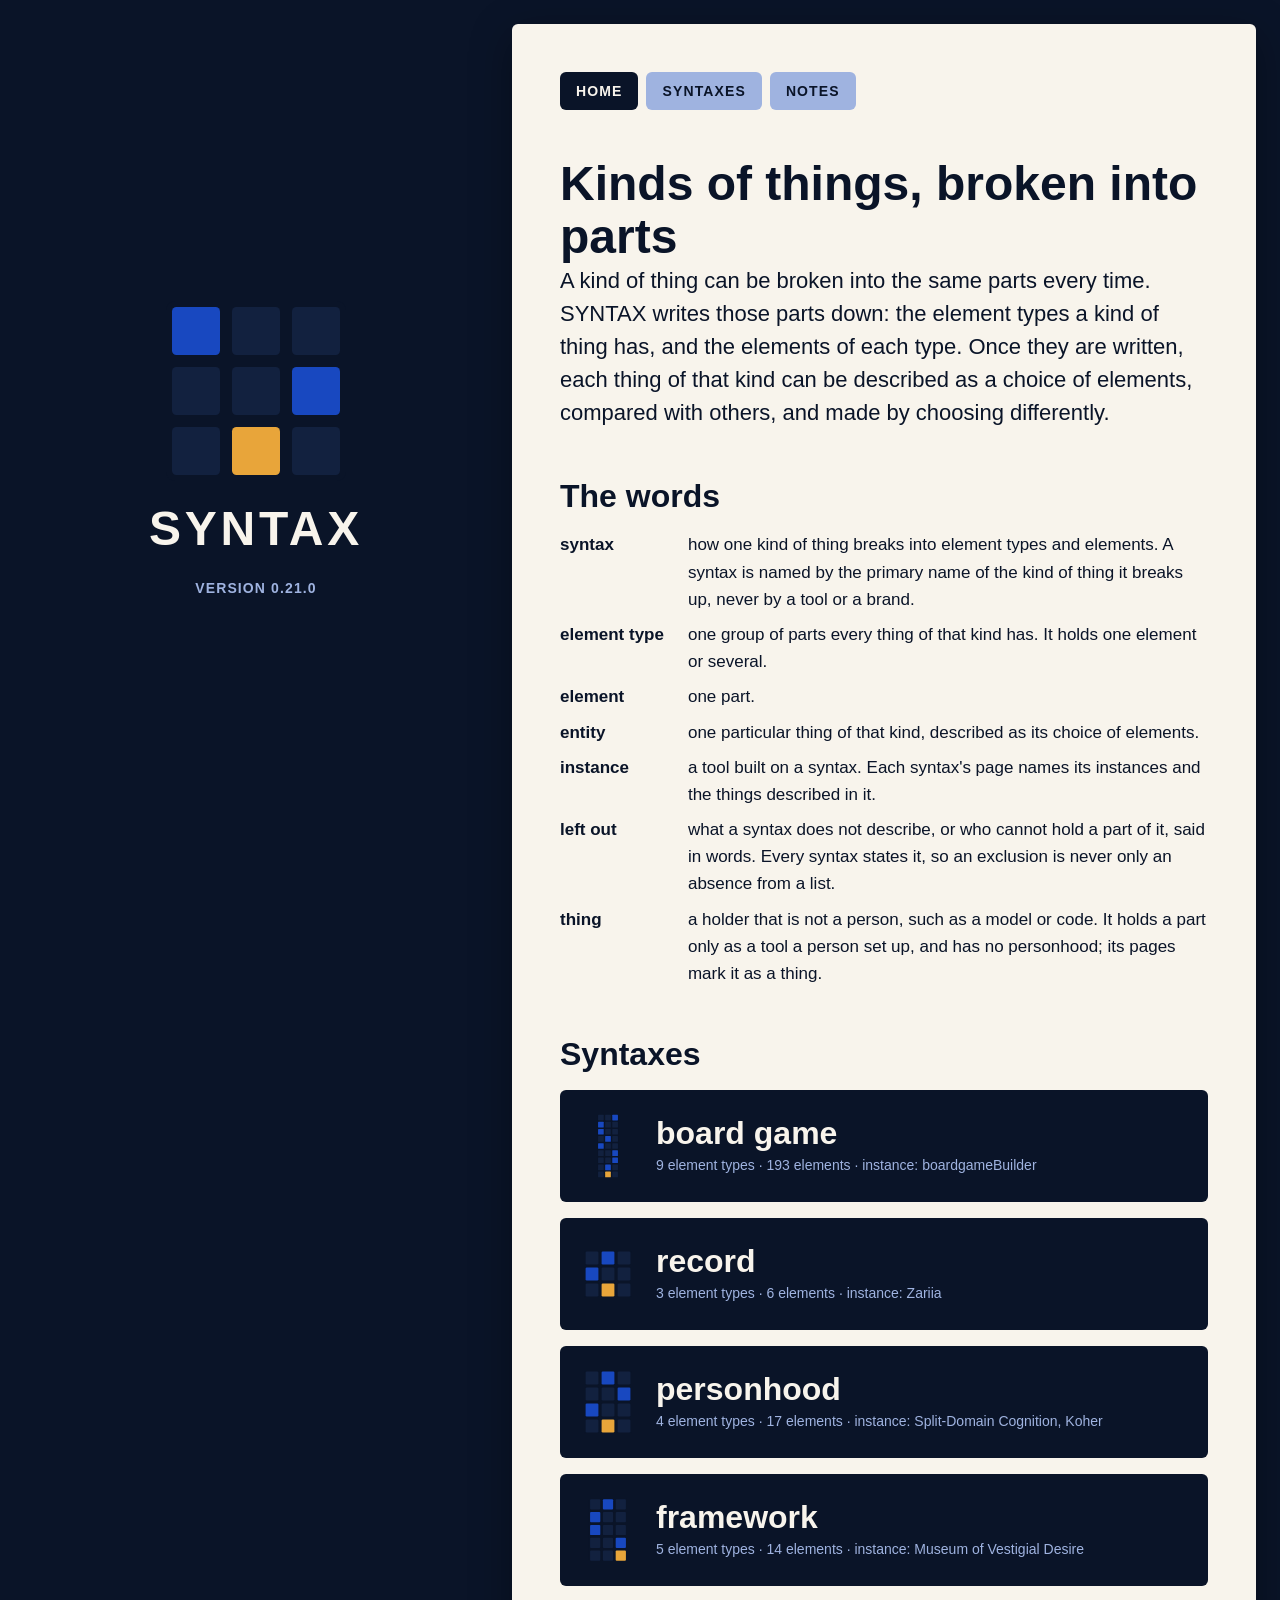
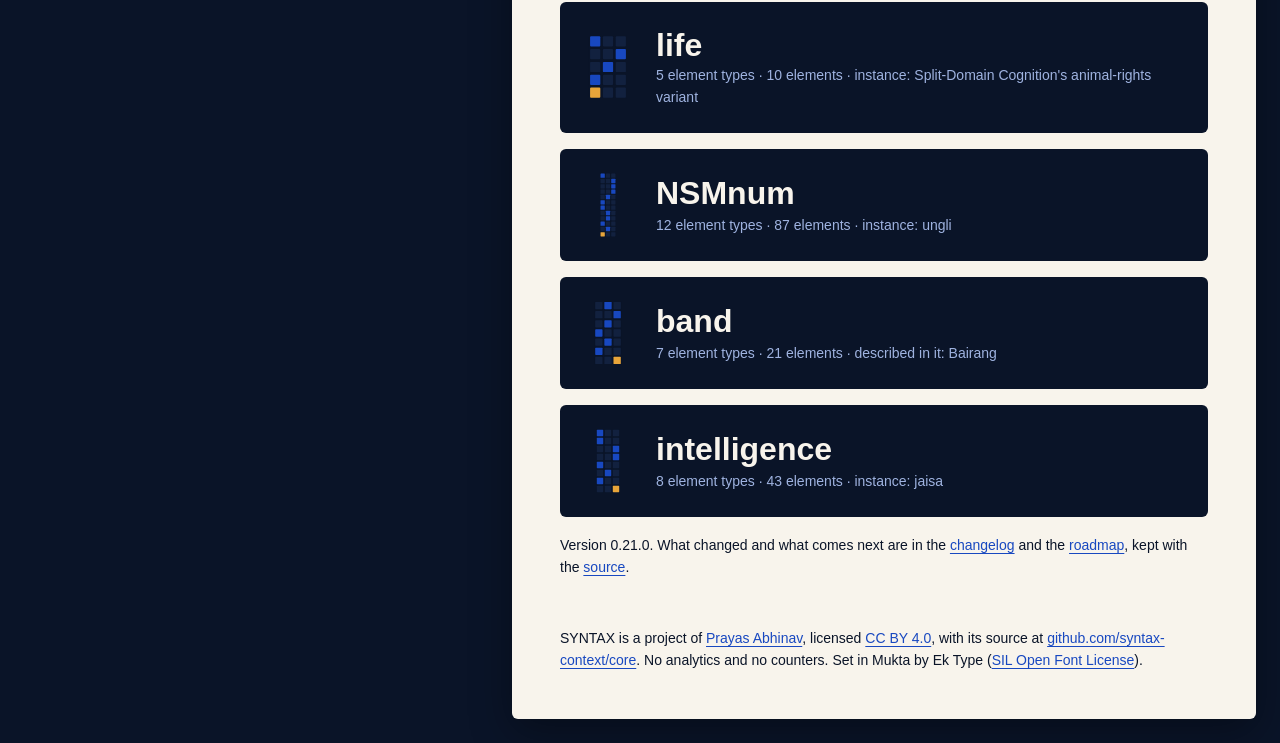
==== commit a8c764ac: "NSM is written NSMnum, to avoid a collision with the Natural Semantic Metalanguage; /nsm/ redirects " ====
--- a/site/index.html
+++ b/site/index.html
@@ -10,7 +10,7 @@
 <meta property="og:title" content="SYNTAX">
 <meta property="og:description" content="SYNTAX breaks kinds of things into element types and elements, so that each thing of that kind can be described, compared and made from the same parts.">
 <meta property="og:url" content="https://syntax.prayasabhinav.net/">
-<meta property="og:image" content="https://syntax.prayasabhinav.net/og/home.png?v=0.20.0">
+<meta property="og:image" content="https://syntax.prayasabhinav.net/og/home.png?v=0.21.0">
 <meta property="og:image:width" content="1200">
 <meta property="og:image:height" content="630">
 <meta property="og:image:alt" content="SYNTAX: its mark beside its name">
@@ -117,7 +117,7 @@
   <rect x="84" y="44" width="32" height="32" rx="3" fill="#1848c0"/>
   <rect x="44" y="84" width="32" height="32" rx="3" fill="#e8a53a"/>
 </svg>
-<span class="word">SYNTAX</span></a><span class="v">Version 0.20.0</span></div>
+<span class="word">SYNTAX</span></a><span class="v">Version 0.21.0</span></div>
 <div class="sheet">
 <nav class="nav"><a href="/" aria-current="page">Home</a><a href="/syntaxes/">Syntaxes</a><a href="/notes/">Notes</a></nav>
 <main><h1>Kinds of things, broken into parts</h1>
@@ -133,8 +133,8 @@
 <dt>thing</dt><dd>a holder that is not a person, such as a model or code. It holds a part only as a tool a person set up, and has no personhood; its pages mark it as a thing.</dd>
 </dl>
 <h2>Syntaxes</h2>
-<ul class="syntaxes"><li><a href="/board-game/"><svg xmlns="http://www.w3.org/2000/svg" viewBox="0 0 120 360" role="img" aria-label="The board game syntax"><title>The board game syntax: 9 element types, one element chosen from each</title><rect width="120" height="360" rx="6" fill="#0a1428"/><rect x="4" y="4" width="32" height="32" rx="3" fill="#12213f"/><rect x="44" y="4" width="32" height="32" rx="3" fill="#12213f"/><rect x="84" y="4" width="32" height="32" rx="3" fill="#1848c0"/><rect x="4" y="44" width="32" height="32" rx="3" fill="#1848c0"/><rect x="44" y="44" width="32" height="32" rx="3" fill="#12213f"/><rect x="84" y="44" width="32" height="32" rx="3" fill="#12213f"/><rect x="4" y="84" width="32" height="32" rx="3" fill="#1848c0"/><rect x="44" y="84" width="32" height="32" rx="3" fill="#12213f"/><rect x="84" y="84" width="32" height="32" rx="3" fill="#12213f"/><rect x="4" y="124" width="32" height="32" rx="3" fill="#12213f"/><rect x="44" y="124" width="32" height="32" rx="3" fill="#1848c0"/><rect x="84" y="124" width="32" height="32" rx="3" fill="#12213f"/><rect x="4" y="164" width="32" height="32" rx="3" fill="#1848c0"/><rect x="44" y="164" width="32" height="32" rx="3" fill="#12213f"/><rect x="84" y="164" width="32" height="32" rx="3" fill="#12213f"/><rect x="4" y="204" width="32" height="32" rx="3" fill="#12213f"/><rect x="44" y="204" width="32" height="32" rx="3" fill="#12213f"/><rect x="84" y="204" width="32" height="32" rx="3" fill="#1848c0"/><rect x="4" y="244" width="32" height="32" rx="3" fill="#12213f"/><rect x="44" y="244" width="32" height="32" rx="3" fill="#12213f"/><rect x="84" y="244" width="32" height="32" rx="3" fill="#1848c0"/><rect x="4" y="284" width="32" height="32" rx="3" fill="#12213f"/><rect x="44" y="284" width="32" height="32" rx="3" fill="#1848c0"/><rect x="84" y="284" width="32" height="32" rx="3" fill="#12213f"/><rect x="4" y="324" width="32" height="32" rx="3" fill="#12213f"/><rect x="44" y="324" width="32" height="32" rx="3" fill="#e8a53a"/><rect x="84" y="324" width="32" height="32" rx="3" fill="#12213f"/></svg><span class="name">board game</span><span class="what">9 element types · 193 elements · instance: boardgameBuilder</span></a></li><li><a href="/record/"><svg xmlns="http://www.w3.org/2000/svg" viewBox="0 0 120 120" role="img" aria-label="The record syntax"><title>The record syntax: 3 element types, one element chosen from each</title><rect width="120" height="120" rx="6" fill="#0a1428"/><rect x="4" y="4" width="32" height="32" rx="3" fill="#12213f"/><rect x="44" y="4" width="32" height="32" rx="3" fill="#1848c0"/><rect x="84" y="4" width="32" height="32" rx="3" fill="#12213f"/><rect x="4" y="44" width="32" height="32" rx="3" fill="#1848c0"/><rect x="44" y="44" width="32" height="32" rx="3" fill="#12213f"/><rect x="84" y="44" width="32" height="32" rx="3" fill="#12213f"/><rect x="4" y="84" width="32" height="32" rx="3" fill="#12213f"/><rect x="44" y="84" width="32" height="32" rx="3" fill="#e8a53a"/><rect x="84" y="84" width="32" height="32" rx="3" fill="#12213f"/></svg><span class="name">record</span><span class="what">3 element types · 6 elements · instance: Zariia</span></a></li><li><a href="/personhood/"><svg xmlns="http://www.w3.org/2000/svg" viewBox="0 0 120 160" role="img" aria-label="The personhood syntax"><title>The personhood syntax: 4 element types, one element chosen from each</title><rect width="120" height="160" rx="6" fill="#0a1428"/><rect x="4" y="4" width="32" height="32" rx="3" fill="#12213f"/><rect x="44" y="4" width="32" height="32" rx="3" fill="#1848c0"/><rect x="84" y="4" width="32" height="32" rx="3" fill="#12213f"/><rect x="4" y="44" width="32" height="32" rx="3" fill="#12213f"/><rect x="44" y="44" width="32" height="32" rx="3" fill="#12213f"/><rect x="84" y="44" width="32" height="32" rx="3" fill="#1848c0"/><rect x="4" y="84" width="32" height="32" rx="3" fill="#1848c0"/><rect x="44" y="84" width="32" height="32" rx="3" fill="#12213f"/><rect x="84" y="84" width="32" height="32" rx="3" fill="#12213f"/><rect x="4" y="124" width="32" height="32" rx="3" fill="#12213f"/><rect x="44" y="124" width="32" height="32" rx="3" fill="#e8a53a"/><rect x="84" y="124" width="32" height="32" rx="3" fill="#12213f"/></svg><span class="name">personhood</span><span class="what">4 element types · 17 elements · instance: Split-Domain Cognition, Koher</span></a></li><li><a href="/framework/"><svg xmlns="http://www.w3.org/2000/svg" viewBox="0 0 120 200" role="img" aria-label="The framework syntax"><title>The framework syntax: 5 element types, one element chosen from each</title><rect width="120" height="200" rx="6" fill="#0a1428"/><rect x="4" y="4" width="32" height="32" rx="3" fill="#12213f"/><rect x="44" y="4" width="32" height="32" rx="3" fill="#1848c0"/><rect x="84" y="4" width="32" height="32" rx="3" fill="#12213f"/><rect x="4" y="44" width="32" height="32" rx="3" fill="#1848c0"/><rect x="44" y="44" width="32" height="32" rx="3" fill="#12213f"/><rect x="84" y="44" width="32" height="32" rx="3" fill="#12213f"/><rect x="4" y="84" width="32" height="32" rx="3" fill="#1848c0"/><rect x="44" y="84" width="32" height="32" rx="3" fill="#12213f"/><rect x="84" y="84" width="32" height="32" rx="3" fill="#12213f"/><rect x="4" y="124" width="32" height="32" rx="3" fill="#12213f"/><rect x="44" y="124" width="32" height="32" rx="3" fill="#12213f"/><rect x="84" y="124" width="32" height="32" rx="3" fill="#1848c0"/><rect x="4" y="164" width="32" height="32" rx="3" fill="#12213f"/><rect x="44" y="164" width="32" height="32" rx="3" fill="#12213f"/><rect x="84" y="164" width="32" height="32" rx="3" fill="#e8a53a"/></svg><span class="name">framework</span><span class="what">5 element types · 14 elements · instance: Museum of Vestigial Desire</span></a></li><li><a href="/life/"><svg xmlns="http://www.w3.org/2000/svg" viewBox="0 0 120 200" role="img" aria-label="The life syntax"><title>The life syntax: 5 element types, one element chosen from each</title><rect width="120" height="200" rx="6" fill="#0a1428"/><rect x="4" y="4" width="32" height="32" rx="3" fill="#1848c0"/><rect x="44" y="4" width="32" height="32" rx="3" fill="#12213f"/><rect x="84" y="4" width="32" height="32" rx="3" fill="#12213f"/><rect x="4" y="44" width="32" height="32" rx="3" fill="#12213f"/><rect x="44" y="44" width="32" height="32" rx="3" fill="#12213f"/><rect x="84" y="44" width="32" height="32" rx="3" fill="#1848c0"/><rect x="4" y="84" width="32" height="32" rx="3" fill="#12213f"/><rect x="44" y="84" width="32" height="32" rx="3" fill="#1848c0"/><rect x="84" y="84" width="32" height="32" rx="3" fill="#12213f"/><rect x="4" y="124" width="32" height="32" rx="3" fill="#1848c0"/><rect x="44" y="124" width="32" height="32" rx="3" fill="#12213f"/><rect x="84" y="124" width="32" height="32" rx="3" fill="#12213f"/><rect x="4" y="164" width="32" height="32" rx="3" fill="#e8a53a"/><rect x="44" y="164" width="32" height="32" rx="3" fill="#12213f"/><rect x="84" y="164" width="32" height="32" rx="3" fill="#12213f"/></svg><span class="name">life</span><span class="what">5 element types · 10 elements · instance: Split-Domain Cognition&#x27;s animal-rights variant</span></a></li><li><a href="/nsm/"><svg xmlns="http://www.w3.org/2000/svg" viewBox="0 0 120 480" role="img" aria-label="The NSM syntax"><title>The NSM syntax: 12 element types, one element chosen from each</title><rect width="120" height="480" rx="6" fill="#0a1428"/><rect x="4" y="4" width="32" height="32" rx="3" fill="#1848c0"/><rect x="44" y="4" width="32" height="32" rx="3" fill="#12213f"/><rect x="84" y="4" width="32" height="32" rx="3" fill="#12213f"/><rect x="4" y="44" width="32" height="32" rx="3" fill="#12213f"/><rect x="44" y="44" width="32" height="32" rx="3" fill="#12213f"/><rect x="84" y="44" width="32" height="32" rx="3" fill="#1848c0"/><rect x="4" y="84" width="32" height="32" rx="3" fill="#12213f"/><rect x="44" y="84" width="32" height="32" rx="3" fill="#12213f"/><rect x="84" y="84" width="32" height="32" rx="3" fill="#1848c0"/><rect x="4" y="124" width="32" height="32" rx="3" fill="#12213f"/><rect x="44" y="124" width="32" height="32" rx="3" fill="#1848c0"/><rect x="84" y="124" width="32" height="32" rx="3" fill="#12213f"/><rect x="4" y="164" width="32" height="32" rx="3" fill="#12213f"/><rect x="44" y="164" width="32" height="32" rx="3" fill="#1848c0"/><rect x="84" y="164" width="32" height="32" rx="3" fill="#12213f"/><rect x="4" y="204" width="32" height="32" rx="3" fill="#12213f"/><rect x="44" y="204" width="32" height="32" rx="3" fill="#1848c0"/><rect x="84" y="204" width="32" height="32" rx="3" fill="#12213f"/><rect x="4" y="244" width="32" height="32" rx="3" fill="#12213f"/><rect x="44" y="244" width="32" height="32" rx="3" fill="#1848c0"/><rect x="84" y="244" width="32" height="32" rx="3" fill="#12213f"/><rect x="4" y="284" width="32" height="32" rx="3" fill="#1848c0"/><rect x="44" y="284" width="32" height="32" rx="3" fill="#12213f"/><rect x="84" y="284" width="32" height="32" rx="3" fill="#12213f"/><rect x="4" y="324" width="32" height="32" rx="3" fill="#12213f"/><rect x="44" y="324" width="32" height="32" rx="3" fill="#1848c0"/><rect x="84" y="324" width="32" height="32" rx="3" fill="#12213f"/><rect x="4" y="364" width="32" height="32" rx="3" fill="#1848c0"/><rect x="44" y="364" width="32" height="32" rx="3" fill="#12213f"/><rect x="84" y="364" width="32" height="32" rx="3" fill="#12213f"/><rect x="4" y="404" width="32" height="32" rx="3" fill="#12213f"/><rect x="44" y="404" width="32" height="32" rx="3" fill="#12213f"/><rect x="84" y="404" width="32" height="32" rx="3" fill="#1848c0"/><rect x="4" y="444" width="32" height="32" rx="3" fill="#12213f"/><rect x="44" y="444" width="32" height="32" rx="3" fill="#e8a53a"/><rect x="84" y="444" width="32" height="32" rx="3" fill="#12213f"/></svg><span class="name">NSM</span><span class="what">12 element types · 87 elements · instance: ungli</span></a></li><li><a href="/band/"><svg xmlns="http://www.w3.org/2000/svg" viewBox="0 0 120 280" role="img" aria-label="The band syntax"><title>The band syntax: 7 element types, one element chosen from each</title><rect width="120" height="280" rx="6" fill="#0a1428"/><rect x="4" y="4" width="32" height="32" rx="3" fill="#12213f"/><rect x="44" y="4" width="32" height="32" rx="3" fill="#1848c0"/><rect x="84" y="4" width="32" height="32" rx="3" fill="#12213f"/><rect x="4" y="44" width="32" height="32" rx="3" fill="#12213f"/><rect x="44" y="44" width="32" height="32" rx="3" fill="#12213f"/><rect x="84" y="44" width="32" height="32" rx="3" fill="#1848c0"/><rect x="4" y="84" width="32" height="32" rx="3" fill="#12213f"/><rect x="44" y="84" width="32" height="32" rx="3" fill="#1848c0"/><rect x="84" y="84" width="32" height="32" rx="3" fill="#12213f"/><rect x="4" y="124" width="32" height="32" rx="3" fill="#1848c0"/><rect x="44" y="124" width="32" height="32" rx="3" fill="#12213f"/><rect x="84" y="124" width="32" height="32" rx="3" fill="#12213f"/><rect x="4" y="164" width="32" height="32" rx="3" fill="#12213f"/><rect x="44" y="164" width="32" height="32" rx="3" fill="#1848c0"/><rect x="84" y="164" width="32" height="32" rx="3" fill="#12213f"/><rect x="4" y="204" width="32" height="32" rx="3" fill="#1848c0"/><rect x="44" y="204" width="32" height="32" rx="3" fill="#12213f"/><rect x="84" y="204" width="32" height="32" rx="3" fill="#12213f"/><rect x="4" y="244" width="32" height="32" rx="3" fill="#12213f"/><rect x="44" y="244" width="32" height="32" rx="3" fill="#12213f"/><rect x="84" y="244" width="32" height="32" rx="3" fill="#e8a53a"/></svg><span class="name">band</span><span class="what">7 element types · 21 elements · described in it: Bairang</span></a></li><li><a href="/intelligence/"><svg xmlns="http://www.w3.org/2000/svg" viewBox="0 0 120 320" role="img" aria-label="The intelligence syntax"><title>The intelligence syntax: 8 element types, one element chosen from each</title><rect width="120" height="320" rx="6" fill="#0a1428"/><rect x="4" y="4" width="32" height="32" rx="3" fill="#1848c0"/><rect x="44" y="4" width="32" height="32" rx="3" fill="#12213f"/><rect x="84" y="4" width="32" height="32" rx="3" fill="#12213f"/><rect x="4" y="44" width="32" height="32" rx="3" fill="#1848c0"/><rect x="44" y="44" width="32" height="32" rx="3" fill="#12213f"/><rect x="84" y="44" width="32" height="32" rx="3" fill="#12213f"/><rect x="4" y="84" width="32" height="32" rx="3" fill="#12213f"/><rect x="44" y="84" width="32" height="32" rx="3" fill="#12213f"/><rect x="84" y="84" width="32" height="32" rx="3" fill="#1848c0"/><rect x="4" y="124" width="32" height="32" rx="3" fill="#12213f"/><rect x="44" y="124" width="32" height="32" rx="3" fill="#12213f"/><rect x="84" y="124" width="32" height="32" rx="3" fill="#1848c0"/><rect x="4" y="164" width="32" height="32" rx="3" fill="#1848c0"/><rect x="44" y="164" width="32" height="32" rx="3" fill="#12213f"/><rect x="84" y="164" width="32" height="32" rx="3" fill="#12213f"/><rect x="4" y="204" width="32" height="32" rx="3" fill="#12213f"/><rect x="44" y="204" width="32" height="32" rx="3" fill="#1848c0"/><rect x="84" y="204" width="32" height="32" rx="3" fill="#12213f"/><rect x="4" y="244" width="32" height="32" rx="3" fill="#1848c0"/><rect x="44" y="244" width="32" height="32" rx="3" fill="#12213f"/><rect x="84" y="244" width="32" height="32" rx="3" fill="#12213f"/><rect x="4" y="284" width="32" height="32" rx="3" fill="#12213f"/><rect x="44" y="284" width="32" height="32" rx="3" fill="#12213f"/><rect x="84" y="284" width="32" height="32" rx="3" fill="#e8a53a"/></svg><span class="name">intelligence</span><span class="what">8 element types · 43 elements · instance: jaisa</span></a></li></ul>
-<p class="aside">Version 0.20.0. What changed and what comes next are in the <a href="https://github.com/syntax-context/core/blob/main/CHANGELOG.md">changelog</a> and the <a href="https://github.com/syntax-context/core/blob/main/ROADMAP.md">roadmap</a>, kept with the <a href="https://github.com/syntax-context/core">source</a>.</p></main>
+<ul class="syntaxes"><li><a href="/board-game/"><svg xmlns="http://www.w3.org/2000/svg" viewBox="0 0 120 360" role="img" aria-label="The board game syntax"><title>The board game syntax: 9 element types, one element chosen from each</title><rect width="120" height="360" rx="6" fill="#0a1428"/><rect x="4" y="4" width="32" height="32" rx="3" fill="#12213f"/><rect x="44" y="4" width="32" height="32" rx="3" fill="#12213f"/><rect x="84" y="4" width="32" height="32" rx="3" fill="#1848c0"/><rect x="4" y="44" width="32" height="32" rx="3" fill="#1848c0"/><rect x="44" y="44" width="32" height="32" rx="3" fill="#12213f"/><rect x="84" y="44" width="32" height="32" rx="3" fill="#12213f"/><rect x="4" y="84" width="32" height="32" rx="3" fill="#1848c0"/><rect x="44" y="84" width="32" height="32" rx="3" fill="#12213f"/><rect x="84" y="84" width="32" height="32" rx="3" fill="#12213f"/><rect x="4" y="124" width="32" height="32" rx="3" fill="#12213f"/><rect x="44" y="124" width="32" height="32" rx="3" fill="#1848c0"/><rect x="84" y="124" width="32" height="32" rx="3" fill="#12213f"/><rect x="4" y="164" width="32" height="32" rx="3" fill="#1848c0"/><rect x="44" y="164" width="32" height="32" rx="3" fill="#12213f"/><rect x="84" y="164" width="32" height="32" rx="3" fill="#12213f"/><rect x="4" y="204" width="32" height="32" rx="3" fill="#12213f"/><rect x="44" y="204" width="32" height="32" rx="3" fill="#12213f"/><rect x="84" y="204" width="32" height="32" rx="3" fill="#1848c0"/><rect x="4" y="244" width="32" height="32" rx="3" fill="#12213f"/><rect x="44" y="244" width="32" height="32" rx="3" fill="#12213f"/><rect x="84" y="244" width="32" height="32" rx="3" fill="#1848c0"/><rect x="4" y="284" width="32" height="32" rx="3" fill="#12213f"/><rect x="44" y="284" width="32" height="32" rx="3" fill="#1848c0"/><rect x="84" y="284" width="32" height="32" rx="3" fill="#12213f"/><rect x="4" y="324" width="32" height="32" rx="3" fill="#12213f"/><rect x="44" y="324" width="32" height="32" rx="3" fill="#e8a53a"/><rect x="84" y="324" width="32" height="32" rx="3" fill="#12213f"/></svg><span class="name">board game</span><span class="what">9 element types · 193 elements · instance: boardgameBuilder</span></a></li><li><a href="/record/"><svg xmlns="http://www.w3.org/2000/svg" viewBox="0 0 120 120" role="img" aria-label="The record syntax"><title>The record syntax: 3 element types, one element chosen from each</title><rect width="120" height="120" rx="6" fill="#0a1428"/><rect x="4" y="4" width="32" height="32" rx="3" fill="#12213f"/><rect x="44" y="4" width="32" height="32" rx="3" fill="#1848c0"/><rect x="84" y="4" width="32" height="32" rx="3" fill="#12213f"/><rect x="4" y="44" width="32" height="32" rx="3" fill="#1848c0"/><rect x="44" y="44" width="32" height="32" rx="3" fill="#12213f"/><rect x="84" y="44" width="32" height="32" rx="3" fill="#12213f"/><rect x="4" y="84" width="32" height="32" rx="3" fill="#12213f"/><rect x="44" y="84" width="32" height="32" rx="3" fill="#e8a53a"/><rect x="84" y="84" width="32" height="32" rx="3" fill="#12213f"/></svg><span class="name">record</span><span class="what">3 element types · 6 elements · instance: Zariia</span></a></li><li><a href="/personhood/"><svg xmlns="http://www.w3.org/2000/svg" viewBox="0 0 120 160" role="img" aria-label="The personhood syntax"><title>The personhood syntax: 4 element types, one element chosen from each</title><rect width="120" height="160" rx="6" fill="#0a1428"/><rect x="4" y="4" width="32" height="32" rx="3" fill="#12213f"/><rect x="44" y="4" width="32" height="32" rx="3" fill="#1848c0"/><rect x="84" y="4" width="32" height="32" rx="3" fill="#12213f"/><rect x="4" y="44" width="32" height="32" rx="3" fill="#12213f"/><rect x="44" y="44" width="32" height="32" rx="3" fill="#12213f"/><rect x="84" y="44" width="32" height="32" rx="3" fill="#1848c0"/><rect x="4" y="84" width="32" height="32" rx="3" fill="#1848c0"/><rect x="44" y="84" width="32" height="32" rx="3" fill="#12213f"/><rect x="84" y="84" width="32" height="32" rx="3" fill="#12213f"/><rect x="4" y="124" width="32" height="32" rx="3" fill="#12213f"/><rect x="44" y="124" width="32" height="32" rx="3" fill="#e8a53a"/><rect x="84" y="124" width="32" height="32" rx="3" fill="#12213f"/></svg><span class="name">personhood</span><span class="what">4 element types · 17 elements · instance: Split-Domain Cognition, Koher</span></a></li><li><a href="/framework/"><svg xmlns="http://www.w3.org/2000/svg" viewBox="0 0 120 200" role="img" aria-label="The framework syntax"><title>The framework syntax: 5 element types, one element chosen from each</title><rect width="120" height="200" rx="6" fill="#0a1428"/><rect x="4" y="4" width="32" height="32" rx="3" fill="#12213f"/><rect x="44" y="4" width="32" height="32" rx="3" fill="#1848c0"/><rect x="84" y="4" width="32" height="32" rx="3" fill="#12213f"/><rect x="4" y="44" width="32" height="32" rx="3" fill="#1848c0"/><rect x="44" y="44" width="32" height="32" rx="3" fill="#12213f"/><rect x="84" y="44" width="32" height="32" rx="3" fill="#12213f"/><rect x="4" y="84" width="32" height="32" rx="3" fill="#1848c0"/><rect x="44" y="84" width="32" height="32" rx="3" fill="#12213f"/><rect x="84" y="84" width="32" height="32" rx="3" fill="#12213f"/><rect x="4" y="124" width="32" height="32" rx="3" fill="#12213f"/><rect x="44" y="124" width="32" height="32" rx="3" fill="#12213f"/><rect x="84" y="124" width="32" height="32" rx="3" fill="#1848c0"/><rect x="4" y="164" width="32" height="32" rx="3" fill="#12213f"/><rect x="44" y="164" width="32" height="32" rx="3" fill="#12213f"/><rect x="84" y="164" width="32" height="32" rx="3" fill="#e8a53a"/></svg><span class="name">framework</span><span class="what">5 element types · 14 elements · instance: Museum of Vestigial Desire</span></a></li><li><a href="/life/"><svg xmlns="http://www.w3.org/2000/svg" viewBox="0 0 120 200" role="img" aria-label="The life syntax"><title>The life syntax: 5 element types, one element chosen from each</title><rect width="120" height="200" rx="6" fill="#0a1428"/><rect x="4" y="4" width="32" height="32" rx="3" fill="#1848c0"/><rect x="44" y="4" width="32" height="32" rx="3" fill="#12213f"/><rect x="84" y="4" width="32" height="32" rx="3" fill="#12213f"/><rect x="4" y="44" width="32" height="32" rx="3" fill="#12213f"/><rect x="44" y="44" width="32" height="32" rx="3" fill="#12213f"/><rect x="84" y="44" width="32" height="32" rx="3" fill="#1848c0"/><rect x="4" y="84" width="32" height="32" rx="3" fill="#12213f"/><rect x="44" y="84" width="32" height="32" rx="3" fill="#1848c0"/><rect x="84" y="84" width="32" height="32" rx="3" fill="#12213f"/><rect x="4" y="124" width="32" height="32" rx="3" fill="#1848c0"/><rect x="44" y="124" width="32" height="32" rx="3" fill="#12213f"/><rect x="84" y="124" width="32" height="32" rx="3" fill="#12213f"/><rect x="4" y="164" width="32" height="32" rx="3" fill="#e8a53a"/><rect x="44" y="164" width="32" height="32" rx="3" fill="#12213f"/><rect x="84" y="164" width="32" height="32" rx="3" fill="#12213f"/></svg><span class="name">life</span><span class="what">5 element types · 10 elements · instance: Split-Domain Cognition&#x27;s animal-rights variant</span></a></li><li><a href="/nsmnum/"><svg xmlns="http://www.w3.org/2000/svg" viewBox="0 0 120 480" role="img" aria-label="The NSMnum syntax"><title>The NSMnum syntax: 12 element types, one element chosen from each</title><rect width="120" height="480" rx="6" fill="#0a1428"/><rect x="4" y="4" width="32" height="32" rx="3" fill="#1848c0"/><rect x="44" y="4" width="32" height="32" rx="3" fill="#12213f"/><rect x="84" y="4" width="32" height="32" rx="3" fill="#12213f"/><rect x="4" y="44" width="32" height="32" rx="3" fill="#12213f"/><rect x="44" y="44" width="32" height="32" rx="3" fill="#12213f"/><rect x="84" y="44" width="32" height="32" rx="3" fill="#1848c0"/><rect x="4" y="84" width="32" height="32" rx="3" fill="#12213f"/><rect x="44" y="84" width="32" height="32" rx="3" fill="#12213f"/><rect x="84" y="84" width="32" height="32" rx="3" fill="#1848c0"/><rect x="4" y="124" width="32" height="32" rx="3" fill="#12213f"/><rect x="44" y="124" width="32" height="32" rx="3" fill="#12213f"/><rect x="84" y="124" width="32" height="32" rx="3" fill="#1848c0"/><rect x="4" y="164" width="32" height="32" rx="3" fill="#12213f"/><rect x="44" y="164" width="32" height="32" rx="3" fill="#1848c0"/><rect x="84" y="164" width="32" height="32" rx="3" fill="#12213f"/><rect x="4" y="204" width="32" height="32" rx="3" fill="#1848c0"/><rect x="44" y="204" width="32" height="32" rx="3" fill="#12213f"/><rect x="84" y="204" width="32" height="32" rx="3" fill="#12213f"/><rect x="4" y="244" width="32" height="32" rx="3" fill="#1848c0"/><rect x="44" y="244" width="32" height="32" rx="3" fill="#12213f"/><rect x="84" y="244" width="32" height="32" rx="3" fill="#12213f"/><rect x="4" y="284" width="32" height="32" rx="3" fill="#12213f"/><rect x="44" y="284" width="32" height="32" rx="3" fill="#1848c0"/><rect x="84" y="284" width="32" height="32" rx="3" fill="#12213f"/><rect x="4" y="324" width="32" height="32" rx="3" fill="#12213f"/><rect x="44" y="324" width="32" height="32" rx="3" fill="#1848c0"/><rect x="84" y="324" width="32" height="32" rx="3" fill="#12213f"/><rect x="4" y="364" width="32" height="32" rx="3" fill="#1848c0"/><rect x="44" y="364" width="32" height="32" rx="3" fill="#12213f"/><rect x="84" y="364" width="32" height="32" rx="3" fill="#12213f"/><rect x="4" y="404" width="32" height="32" rx="3" fill="#12213f"/><rect x="44" y="404" width="32" height="32" rx="3" fill="#1848c0"/><rect x="84" y="404" width="32" height="32" rx="3" fill="#12213f"/><rect x="4" y="444" width="32" height="32" rx="3" fill="#e8a53a"/><rect x="44" y="444" width="32" height="32" rx="3" fill="#12213f"/><rect x="84" y="444" width="32" height="32" rx="3" fill="#12213f"/></svg><span class="name">NSMnum</span><span class="what">12 element types · 87 elements · instance: ungli</span></a></li><li><a href="/band/"><svg xmlns="http://www.w3.org/2000/svg" viewBox="0 0 120 280" role="img" aria-label="The band syntax"><title>The band syntax: 7 element types, one element chosen from each</title><rect width="120" height="280" rx="6" fill="#0a1428"/><rect x="4" y="4" width="32" height="32" rx="3" fill="#12213f"/><rect x="44" y="4" width="32" height="32" rx="3" fill="#1848c0"/><rect x="84" y="4" width="32" height="32" rx="3" fill="#12213f"/><rect x="4" y="44" width="32" height="32" rx="3" fill="#12213f"/><rect x="44" y="44" width="32" height="32" rx="3" fill="#12213f"/><rect x="84" y="44" width="32" height="32" rx="3" fill="#1848c0"/><rect x="4" y="84" width="32" height="32" rx="3" fill="#12213f"/><rect x="44" y="84" width="32" height="32" rx="3" fill="#1848c0"/><rect x="84" y="84" width="32" height="32" rx="3" fill="#12213f"/><rect x="4" y="124" width="32" height="32" rx="3" fill="#1848c0"/><rect x="44" y="124" width="32" height="32" rx="3" fill="#12213f"/><rect x="84" y="124" width="32" height="32" rx="3" fill="#12213f"/><rect x="4" y="164" width="32" height="32" rx="3" fill="#12213f"/><rect x="44" y="164" width="32" height="32" rx="3" fill="#1848c0"/><rect x="84" y="164" width="32" height="32" rx="3" fill="#12213f"/><rect x="4" y="204" width="32" height="32" rx="3" fill="#1848c0"/><rect x="44" y="204" width="32" height="32" rx="3" fill="#12213f"/><rect x="84" y="204" width="32" height="32" rx="3" fill="#12213f"/><rect x="4" y="244" width="32" height="32" rx="3" fill="#12213f"/><rect x="44" y="244" width="32" height="32" rx="3" fill="#12213f"/><rect x="84" y="244" width="32" height="32" rx="3" fill="#e8a53a"/></svg><span class="name">band</span><span class="what">7 element types · 21 elements · described in it: Bairang</span></a></li><li><a href="/intelligence/"><svg xmlns="http://www.w3.org/2000/svg" viewBox="0 0 120 320" role="img" aria-label="The intelligence syntax"><title>The intelligence syntax: 8 element types, one element chosen from each</title><rect width="120" height="320" rx="6" fill="#0a1428"/><rect x="4" y="4" width="32" height="32" rx="3" fill="#1848c0"/><rect x="44" y="4" width="32" height="32" rx="3" fill="#12213f"/><rect x="84" y="4" width="32" height="32" rx="3" fill="#12213f"/><rect x="4" y="44" width="32" height="32" rx="3" fill="#1848c0"/><rect x="44" y="44" width="32" height="32" rx="3" fill="#12213f"/><rect x="84" y="44" width="32" height="32" rx="3" fill="#12213f"/><rect x="4" y="84" width="32" height="32" rx="3" fill="#12213f"/><rect x="44" y="84" width="32" height="32" rx="3" fill="#12213f"/><rect x="84" y="84" width="32" height="32" rx="3" fill="#1848c0"/><rect x="4" y="124" width="32" height="32" rx="3" fill="#12213f"/><rect x="44" y="124" width="32" height="32" rx="3" fill="#12213f"/><rect x="84" y="124" width="32" height="32" rx="3" fill="#1848c0"/><rect x="4" y="164" width="32" height="32" rx="3" fill="#1848c0"/><rect x="44" y="164" width="32" height="32" rx="3" fill="#12213f"/><rect x="84" y="164" width="32" height="32" rx="3" fill="#12213f"/><rect x="4" y="204" width="32" height="32" rx="3" fill="#12213f"/><rect x="44" y="204" width="32" height="32" rx="3" fill="#1848c0"/><rect x="84" y="204" width="32" height="32" rx="3" fill="#12213f"/><rect x="4" y="244" width="32" height="32" rx="3" fill="#1848c0"/><rect x="44" y="244" width="32" height="32" rx="3" fill="#12213f"/><rect x="84" y="244" width="32" height="32" rx="3" fill="#12213f"/><rect x="4" y="284" width="32" height="32" rx="3" fill="#12213f"/><rect x="44" y="284" width="32" height="32" rx="3" fill="#12213f"/><rect x="84" y="284" width="32" height="32" rx="3" fill="#e8a53a"/></svg><span class="name">intelligence</span><span class="what">8 element types · 43 elements · instance: jaisa</span></a></li></ul>
+<p class="aside">Version 0.21.0. What changed and what comes next are in the <a href="https://github.com/syntax-context/core/blob/main/CHANGELOG.md">changelog</a> and the <a href="https://github.com/syntax-context/core/blob/main/ROADMAP.md">roadmap</a>, kept with the <a href="https://github.com/syntax-context/core">source</a>.</p></main>
 <footer><p>SYNTAX is a project of <a href="https://prayasabhinav.net">Prayas Abhinav</a>, licensed <a href="https://creativecommons.org/licenses/by/4.0/">CC BY 4.0</a>, with its source at <a href="https://github.com/syntax-context/core">github.com/syntax-context/core</a>. No analytics and no counters. Set in Mukta by Ek Type (<a href="/fonts/OFL.txt">SIL Open Font License</a>).</p></footer>
 </div>
 </div>
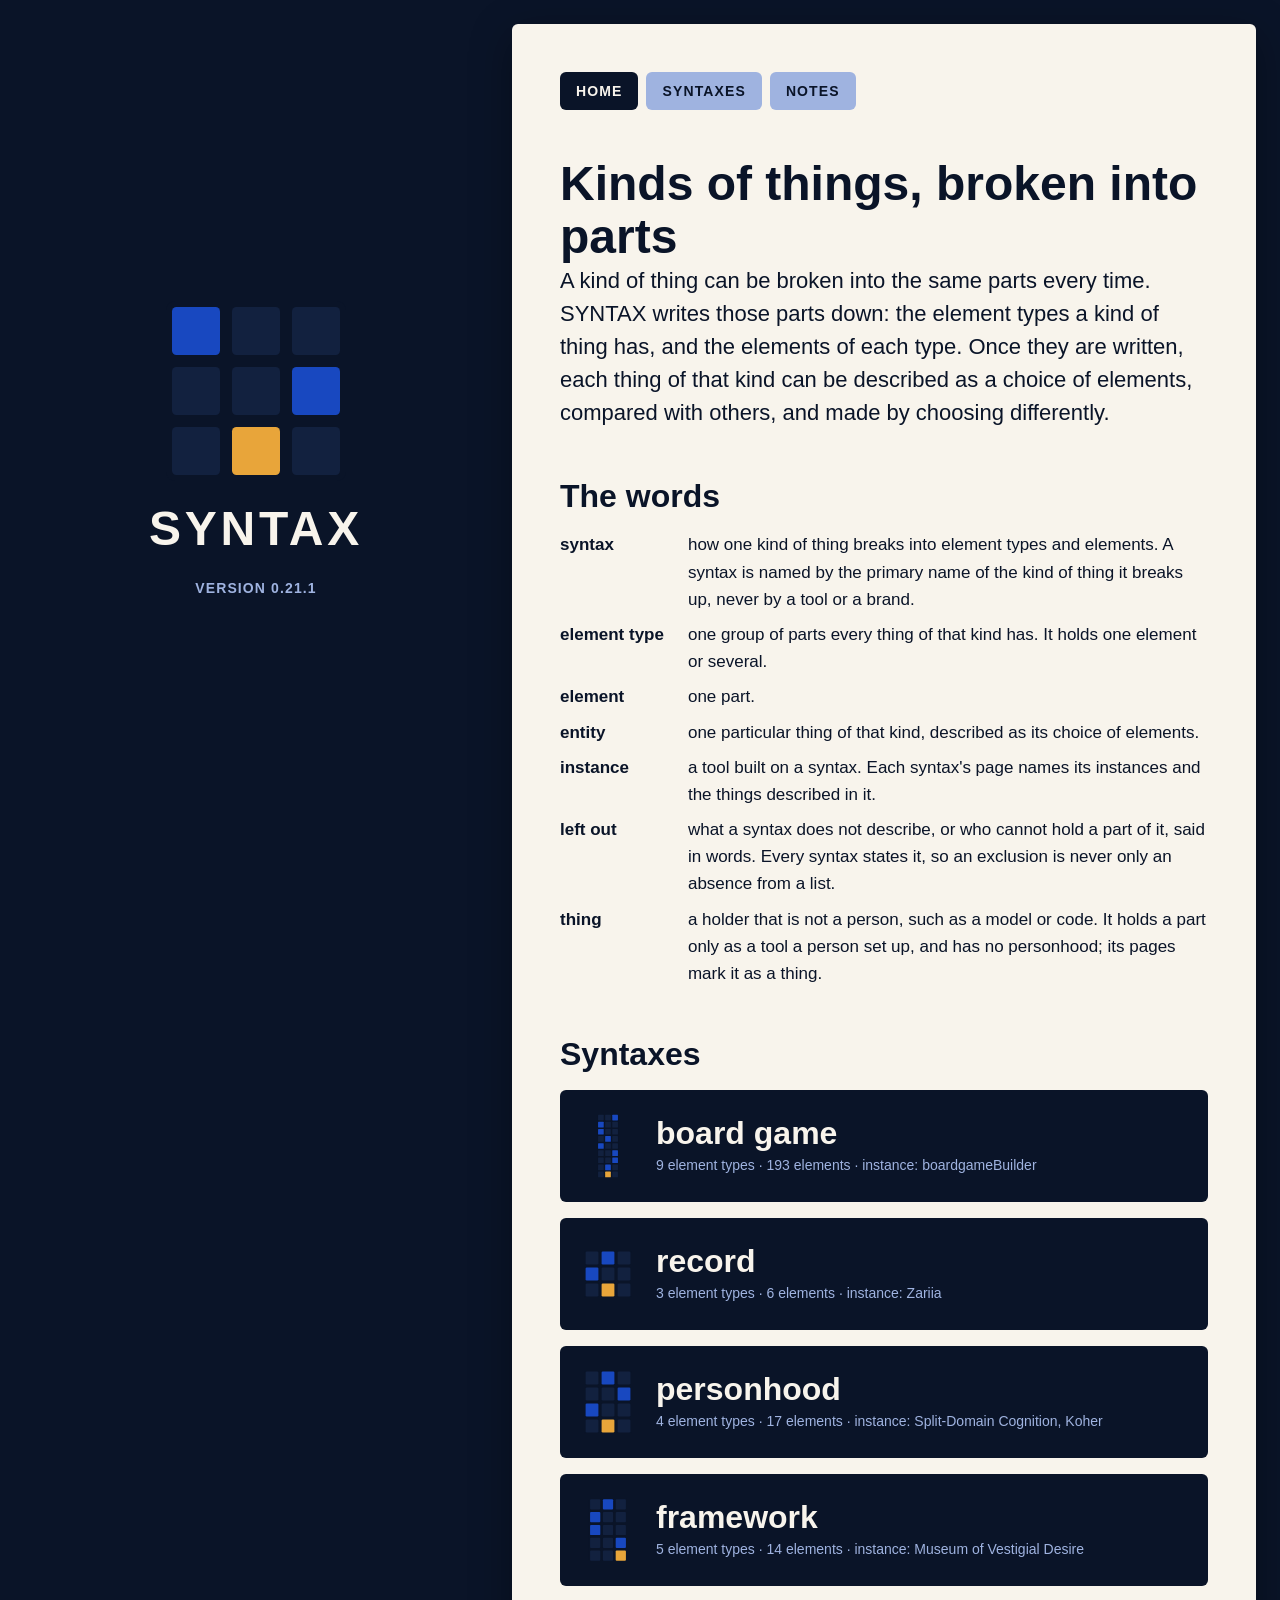
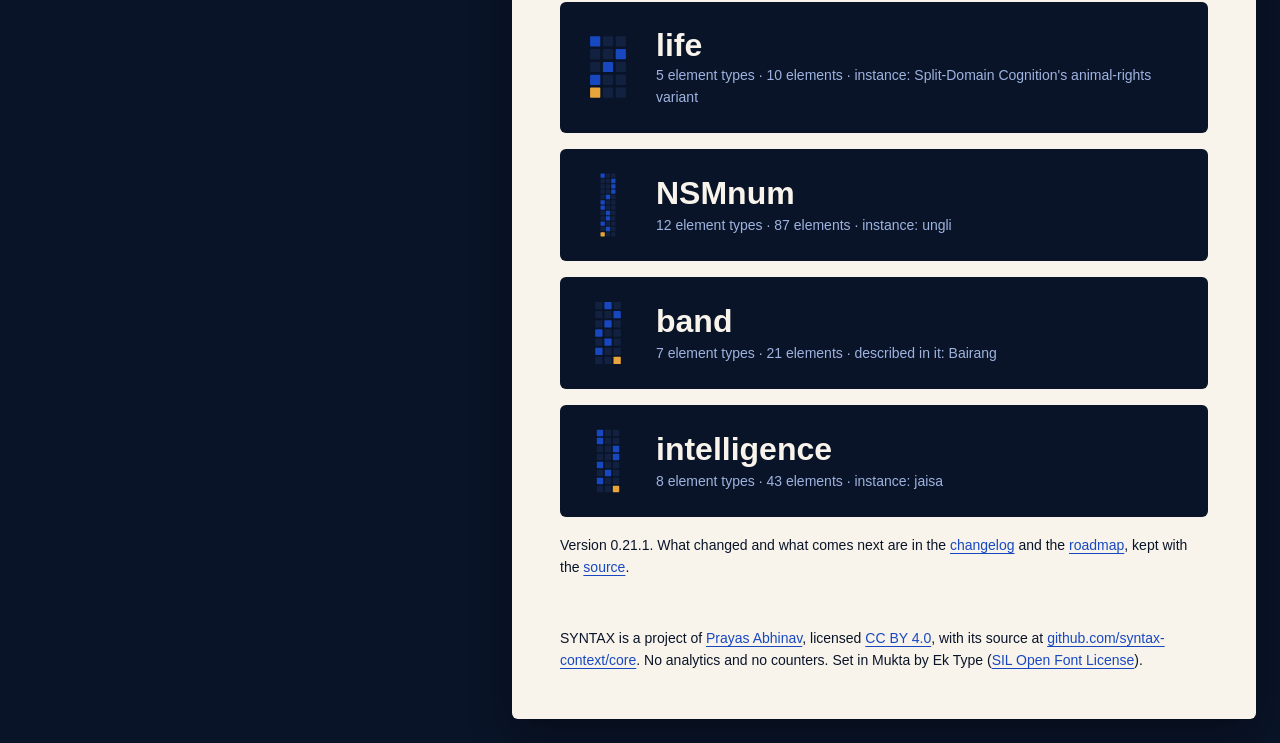
==== commit 7c2094bd: "NSMnum is both singular and plural (0.21.1)" ====
--- a/site/index.html
+++ b/site/index.html
@@ -10,7 +10,7 @@
 <meta property="og:title" content="SYNTAX">
 <meta property="og:description" content="SYNTAX breaks kinds of things into element types and elements, so that each thing of that kind can be described, compared and made from the same parts.">
 <meta property="og:url" content="https://syntax.prayasabhinav.net/">
-<meta property="og:image" content="https://syntax.prayasabhinav.net/og/home.png?v=0.21.0">
+<meta property="og:image" content="https://syntax.prayasabhinav.net/og/home.png?v=0.21.1">
 <meta property="og:image:width" content="1200">
 <meta property="og:image:height" content="630">
 <meta property="og:image:alt" content="SYNTAX: its mark beside its name">
@@ -117,7 +117,7 @@
   <rect x="84" y="44" width="32" height="32" rx="3" fill="#1848c0"/>
   <rect x="44" y="84" width="32" height="32" rx="3" fill="#e8a53a"/>
 </svg>
-<span class="word">SYNTAX</span></a><span class="v">Version 0.21.0</span></div>
+<span class="word">SYNTAX</span></a><span class="v">Version 0.21.1</span></div>
 <div class="sheet">
 <nav class="nav"><a href="/" aria-current="page">Home</a><a href="/syntaxes/">Syntaxes</a><a href="/notes/">Notes</a></nav>
 <main><h1>Kinds of things, broken into parts</h1>
@@ -134,7 +134,7 @@
 </dl>
 <h2>Syntaxes</h2>
 <ul class="syntaxes"><li><a href="/board-game/"><svg xmlns="http://www.w3.org/2000/svg" viewBox="0 0 120 360" role="img" aria-label="The board game syntax"><title>The board game syntax: 9 element types, one element chosen from each</title><rect width="120" height="360" rx="6" fill="#0a1428"/><rect x="4" y="4" width="32" height="32" rx="3" fill="#12213f"/><rect x="44" y="4" width="32" height="32" rx="3" fill="#12213f"/><rect x="84" y="4" width="32" height="32" rx="3" fill="#1848c0"/><rect x="4" y="44" width="32" height="32" rx="3" fill="#1848c0"/><rect x="44" y="44" width="32" height="32" rx="3" fill="#12213f"/><rect x="84" y="44" width="32" height="32" rx="3" fill="#12213f"/><rect x="4" y="84" width="32" height="32" rx="3" fill="#1848c0"/><rect x="44" y="84" width="32" height="32" rx="3" fill="#12213f"/><rect x="84" y="84" width="32" height="32" rx="3" fill="#12213f"/><rect x="4" y="124" width="32" height="32" rx="3" fill="#12213f"/><rect x="44" y="124" width="32" height="32" rx="3" fill="#1848c0"/><rect x="84" y="124" width="32" height="32" rx="3" fill="#12213f"/><rect x="4" y="164" width="32" height="32" rx="3" fill="#1848c0"/><rect x="44" y="164" width="32" height="32" rx="3" fill="#12213f"/><rect x="84" y="164" width="32" height="32" rx="3" fill="#12213f"/><rect x="4" y="204" width="32" height="32" rx="3" fill="#12213f"/><rect x="44" y="204" width="32" height="32" rx="3" fill="#12213f"/><rect x="84" y="204" width="32" height="32" rx="3" fill="#1848c0"/><rect x="4" y="244" width="32" height="32" rx="3" fill="#12213f"/><rect x="44" y="244" width="32" height="32" rx="3" fill="#12213f"/><rect x="84" y="244" width="32" height="32" rx="3" fill="#1848c0"/><rect x="4" y="284" width="32" height="32" rx="3" fill="#12213f"/><rect x="44" y="284" width="32" height="32" rx="3" fill="#1848c0"/><rect x="84" y="284" width="32" height="32" rx="3" fill="#12213f"/><rect x="4" y="324" width="32" height="32" rx="3" fill="#12213f"/><rect x="44" y="324" width="32" height="32" rx="3" fill="#e8a53a"/><rect x="84" y="324" width="32" height="32" rx="3" fill="#12213f"/></svg><span class="name">board game</span><span class="what">9 element types · 193 elements · instance: boardgameBuilder</span></a></li><li><a href="/record/"><svg xmlns="http://www.w3.org/2000/svg" viewBox="0 0 120 120" role="img" aria-label="The record syntax"><title>The record syntax: 3 element types, one element chosen from each</title><rect width="120" height="120" rx="6" fill="#0a1428"/><rect x="4" y="4" width="32" height="32" rx="3" fill="#12213f"/><rect x="44" y="4" width="32" height="32" rx="3" fill="#1848c0"/><rect x="84" y="4" width="32" height="32" rx="3" fill="#12213f"/><rect x="4" y="44" width="32" height="32" rx="3" fill="#1848c0"/><rect x="44" y="44" width="32" height="32" rx="3" fill="#12213f"/><rect x="84" y="44" width="32" height="32" rx="3" fill="#12213f"/><rect x="4" y="84" width="32" height="32" rx="3" fill="#12213f"/><rect x="44" y="84" width="32" height="32" rx="3" fill="#e8a53a"/><rect x="84" y="84" width="32" height="32" rx="3" fill="#12213f"/></svg><span class="name">record</span><span class="what">3 element types · 6 elements · instance: Zariia</span></a></li><li><a href="/personhood/"><svg xmlns="http://www.w3.org/2000/svg" viewBox="0 0 120 160" role="img" aria-label="The personhood syntax"><title>The personhood syntax: 4 element types, one element chosen from each</title><rect width="120" height="160" rx="6" fill="#0a1428"/><rect x="4" y="4" width="32" height="32" rx="3" fill="#12213f"/><rect x="44" y="4" width="32" height="32" rx="3" fill="#1848c0"/><rect x="84" y="4" width="32" height="32" rx="3" fill="#12213f"/><rect x="4" y="44" width="32" height="32" rx="3" fill="#12213f"/><rect x="44" y="44" width="32" height="32" rx="3" fill="#12213f"/><rect x="84" y="44" width="32" height="32" rx="3" fill="#1848c0"/><rect x="4" y="84" width="32" height="32" rx="3" fill="#1848c0"/><rect x="44" y="84" width="32" height="32" rx="3" fill="#12213f"/><rect x="84" y="84" width="32" height="32" rx="3" fill="#12213f"/><rect x="4" y="124" width="32" height="32" rx="3" fill="#12213f"/><rect x="44" y="124" width="32" height="32" rx="3" fill="#e8a53a"/><rect x="84" y="124" width="32" height="32" rx="3" fill="#12213f"/></svg><span class="name">personhood</span><span class="what">4 element types · 17 elements · instance: Split-Domain Cognition, Koher</span></a></li><li><a href="/framework/"><svg xmlns="http://www.w3.org/2000/svg" viewBox="0 0 120 200" role="img" aria-label="The framework syntax"><title>The framework syntax: 5 element types, one element chosen from each</title><rect width="120" height="200" rx="6" fill="#0a1428"/><rect x="4" y="4" width="32" height="32" rx="3" fill="#12213f"/><rect x="44" y="4" width="32" height="32" rx="3" fill="#1848c0"/><rect x="84" y="4" width="32" height="32" rx="3" fill="#12213f"/><rect x="4" y="44" width="32" height="32" rx="3" fill="#1848c0"/><rect x="44" y="44" width="32" height="32" rx="3" fill="#12213f"/><rect x="84" y="44" width="32" height="32" rx="3" fill="#12213f"/><rect x="4" y="84" width="32" height="32" rx="3" fill="#1848c0"/><rect x="44" y="84" width="32" height="32" rx="3" fill="#12213f"/><rect x="84" y="84" width="32" height="32" rx="3" fill="#12213f"/><rect x="4" y="124" width="32" height="32" rx="3" fill="#12213f"/><rect x="44" y="124" width="32" height="32" rx="3" fill="#12213f"/><rect x="84" y="124" width="32" height="32" rx="3" fill="#1848c0"/><rect x="4" y="164" width="32" height="32" rx="3" fill="#12213f"/><rect x="44" y="164" width="32" height="32" rx="3" fill="#12213f"/><rect x="84" y="164" width="32" height="32" rx="3" fill="#e8a53a"/></svg><span class="name">framework</span><span class="what">5 element types · 14 elements · instance: Museum of Vestigial Desire</span></a></li><li><a href="/life/"><svg xmlns="http://www.w3.org/2000/svg" viewBox="0 0 120 200" role="img" aria-label="The life syntax"><title>The life syntax: 5 element types, one element chosen from each</title><rect width="120" height="200" rx="6" fill="#0a1428"/><rect x="4" y="4" width="32" height="32" rx="3" fill="#1848c0"/><rect x="44" y="4" width="32" height="32" rx="3" fill="#12213f"/><rect x="84" y="4" width="32" height="32" rx="3" fill="#12213f"/><rect x="4" y="44" width="32" height="32" rx="3" fill="#12213f"/><rect x="44" y="44" width="32" height="32" rx="3" fill="#12213f"/><rect x="84" y="44" width="32" height="32" rx="3" fill="#1848c0"/><rect x="4" y="84" width="32" height="32" rx="3" fill="#12213f"/><rect x="44" y="84" width="32" height="32" rx="3" fill="#1848c0"/><rect x="84" y="84" width="32" height="32" rx="3" fill="#12213f"/><rect x="4" y="124" width="32" height="32" rx="3" fill="#1848c0"/><rect x="44" y="124" width="32" height="32" rx="3" fill="#12213f"/><rect x="84" y="124" width="32" height="32" rx="3" fill="#12213f"/><rect x="4" y="164" width="32" height="32" rx="3" fill="#e8a53a"/><rect x="44" y="164" width="32" height="32" rx="3" fill="#12213f"/><rect x="84" y="164" width="32" height="32" rx="3" fill="#12213f"/></svg><span class="name">life</span><span class="what">5 element types · 10 elements · instance: Split-Domain Cognition&#x27;s animal-rights variant</span></a></li><li><a href="/nsmnum/"><svg xmlns="http://www.w3.org/2000/svg" viewBox="0 0 120 480" role="img" aria-label="The NSMnum syntax"><title>The NSMnum syntax: 12 element types, one element chosen from each</title><rect width="120" height="480" rx="6" fill="#0a1428"/><rect x="4" y="4" width="32" height="32" rx="3" fill="#1848c0"/><rect x="44" y="4" width="32" height="32" rx="3" fill="#12213f"/><rect x="84" y="4" width="32" height="32" rx="3" fill="#12213f"/><rect x="4" y="44" width="32" height="32" rx="3" fill="#12213f"/><rect x="44" y="44" width="32" height="32" rx="3" fill="#12213f"/><rect x="84" y="44" width="32" height="32" rx="3" fill="#1848c0"/><rect x="4" y="84" width="32" height="32" rx="3" fill="#12213f"/><rect x="44" y="84" width="32" height="32" rx="3" fill="#12213f"/><rect x="84" y="84" width="32" height="32" rx="3" fill="#1848c0"/><rect x="4" y="124" width="32" height="32" rx="3" fill="#12213f"/><rect x="44" y="124" width="32" height="32" rx="3" fill="#12213f"/><rect x="84" y="124" width="32" height="32" rx="3" fill="#1848c0"/><rect x="4" y="164" width="32" height="32" rx="3" fill="#12213f"/><rect x="44" y="164" width="32" height="32" rx="3" fill="#1848c0"/><rect x="84" y="164" width="32" height="32" rx="3" fill="#12213f"/><rect x="4" y="204" width="32" height="32" rx="3" fill="#1848c0"/><rect x="44" y="204" width="32" height="32" rx="3" fill="#12213f"/><rect x="84" y="204" width="32" height="32" rx="3" fill="#12213f"/><rect x="4" y="244" width="32" height="32" rx="3" fill="#1848c0"/><rect x="44" y="244" width="32" height="32" rx="3" fill="#12213f"/><rect x="84" y="244" width="32" height="32" rx="3" fill="#12213f"/><rect x="4" y="284" width="32" height="32" rx="3" fill="#12213f"/><rect x="44" y="284" width="32" height="32" rx="3" fill="#1848c0"/><rect x="84" y="284" width="32" height="32" rx="3" fill="#12213f"/><rect x="4" y="324" width="32" height="32" rx="3" fill="#12213f"/><rect x="44" y="324" width="32" height="32" rx="3" fill="#1848c0"/><rect x="84" y="324" width="32" height="32" rx="3" fill="#12213f"/><rect x="4" y="364" width="32" height="32" rx="3" fill="#1848c0"/><rect x="44" y="364" width="32" height="32" rx="3" fill="#12213f"/><rect x="84" y="364" width="32" height="32" rx="3" fill="#12213f"/><rect x="4" y="404" width="32" height="32" rx="3" fill="#12213f"/><rect x="44" y="404" width="32" height="32" rx="3" fill="#1848c0"/><rect x="84" y="404" width="32" height="32" rx="3" fill="#12213f"/><rect x="4" y="444" width="32" height="32" rx="3" fill="#e8a53a"/><rect x="44" y="444" width="32" height="32" rx="3" fill="#12213f"/><rect x="84" y="444" width="32" height="32" rx="3" fill="#12213f"/></svg><span class="name">NSMnum</span><span class="what">12 element types · 87 elements · instance: ungli</span></a></li><li><a href="/band/"><svg xmlns="http://www.w3.org/2000/svg" viewBox="0 0 120 280" role="img" aria-label="The band syntax"><title>The band syntax: 7 element types, one element chosen from each</title><rect width="120" height="280" rx="6" fill="#0a1428"/><rect x="4" y="4" width="32" height="32" rx="3" fill="#12213f"/><rect x="44" y="4" width="32" height="32" rx="3" fill="#1848c0"/><rect x="84" y="4" width="32" height="32" rx="3" fill="#12213f"/><rect x="4" y="44" width="32" height="32" rx="3" fill="#12213f"/><rect x="44" y="44" width="32" height="32" rx="3" fill="#12213f"/><rect x="84" y="44" width="32" height="32" rx="3" fill="#1848c0"/><rect x="4" y="84" width="32" height="32" rx="3" fill="#12213f"/><rect x="44" y="84" width="32" height="32" rx="3" fill="#1848c0"/><rect x="84" y="84" width="32" height="32" rx="3" fill="#12213f"/><rect x="4" y="124" width="32" height="32" rx="3" fill="#1848c0"/><rect x="44" y="124" width="32" height="32" rx="3" fill="#12213f"/><rect x="84" y="124" width="32" height="32" rx="3" fill="#12213f"/><rect x="4" y="164" width="32" height="32" rx="3" fill="#12213f"/><rect x="44" y="164" width="32" height="32" rx="3" fill="#1848c0"/><rect x="84" y="164" width="32" height="32" rx="3" fill="#12213f"/><rect x="4" y="204" width="32" height="32" rx="3" fill="#1848c0"/><rect x="44" y="204" width="32" height="32" rx="3" fill="#12213f"/><rect x="84" y="204" width="32" height="32" rx="3" fill="#12213f"/><rect x="4" y="244" width="32" height="32" rx="3" fill="#12213f"/><rect x="44" y="244" width="32" height="32" rx="3" fill="#12213f"/><rect x="84" y="244" width="32" height="32" rx="3" fill="#e8a53a"/></svg><span class="name">band</span><span class="what">7 element types · 21 elements · described in it: Bairang</span></a></li><li><a href="/intelligence/"><svg xmlns="http://www.w3.org/2000/svg" viewBox="0 0 120 320" role="img" aria-label="The intelligence syntax"><title>The intelligence syntax: 8 element types, one element chosen from each</title><rect width="120" height="320" rx="6" fill="#0a1428"/><rect x="4" y="4" width="32" height="32" rx="3" fill="#1848c0"/><rect x="44" y="4" width="32" height="32" rx="3" fill="#12213f"/><rect x="84" y="4" width="32" height="32" rx="3" fill="#12213f"/><rect x="4" y="44" width="32" height="32" rx="3" fill="#1848c0"/><rect x="44" y="44" width="32" height="32" rx="3" fill="#12213f"/><rect x="84" y="44" width="32" height="32" rx="3" fill="#12213f"/><rect x="4" y="84" width="32" height="32" rx="3" fill="#12213f"/><rect x="44" y="84" width="32" height="32" rx="3" fill="#12213f"/><rect x="84" y="84" width="32" height="32" rx="3" fill="#1848c0"/><rect x="4" y="124" width="32" height="32" rx="3" fill="#12213f"/><rect x="44" y="124" width="32" height="32" rx="3" fill="#12213f"/><rect x="84" y="124" width="32" height="32" rx="3" fill="#1848c0"/><rect x="4" y="164" width="32" height="32" rx="3" fill="#1848c0"/><rect x="44" y="164" width="32" height="32" rx="3" fill="#12213f"/><rect x="84" y="164" width="32" height="32" rx="3" fill="#12213f"/><rect x="4" y="204" width="32" height="32" rx="3" fill="#12213f"/><rect x="44" y="204" width="32" height="32" rx="3" fill="#1848c0"/><rect x="84" y="204" width="32" height="32" rx="3" fill="#12213f"/><rect x="4" y="244" width="32" height="32" rx="3" fill="#1848c0"/><rect x="44" y="244" width="32" height="32" rx="3" fill="#12213f"/><rect x="84" y="244" width="32" height="32" rx="3" fill="#12213f"/><rect x="4" y="284" width="32" height="32" rx="3" fill="#12213f"/><rect x="44" y="284" width="32" height="32" rx="3" fill="#12213f"/><rect x="84" y="284" width="32" height="32" rx="3" fill="#e8a53a"/></svg><span class="name">intelligence</span><span class="what">8 element types · 43 elements · instance: jaisa</span></a></li></ul>
-<p class="aside">Version 0.21.0. What changed and what comes next are in the <a href="https://github.com/syntax-context/core/blob/main/CHANGELOG.md">changelog</a> and the <a href="https://github.com/syntax-context/core/blob/main/ROADMAP.md">roadmap</a>, kept with the <a href="https://github.com/syntax-context/core">source</a>.</p></main>
+<p class="aside">Version 0.21.1. What changed and what comes next are in the <a href="https://github.com/syntax-context/core/blob/main/CHANGELOG.md">changelog</a> and the <a href="https://github.com/syntax-context/core/blob/main/ROADMAP.md">roadmap</a>, kept with the <a href="https://github.com/syntax-context/core">source</a>.</p></main>
 <footer><p>SYNTAX is a project of <a href="https://prayasabhinav.net">Prayas Abhinav</a>, licensed <a href="https://creativecommons.org/licenses/by/4.0/">CC BY 4.0</a>, with its source at <a href="https://github.com/syntax-context/core">github.com/syntax-context/core</a>. No analytics and no counters. Set in Mukta by Ek Type (<a href="/fonts/OFL.txt">SIL Open Font License</a>).</p></footer>
 </div>
 </div>
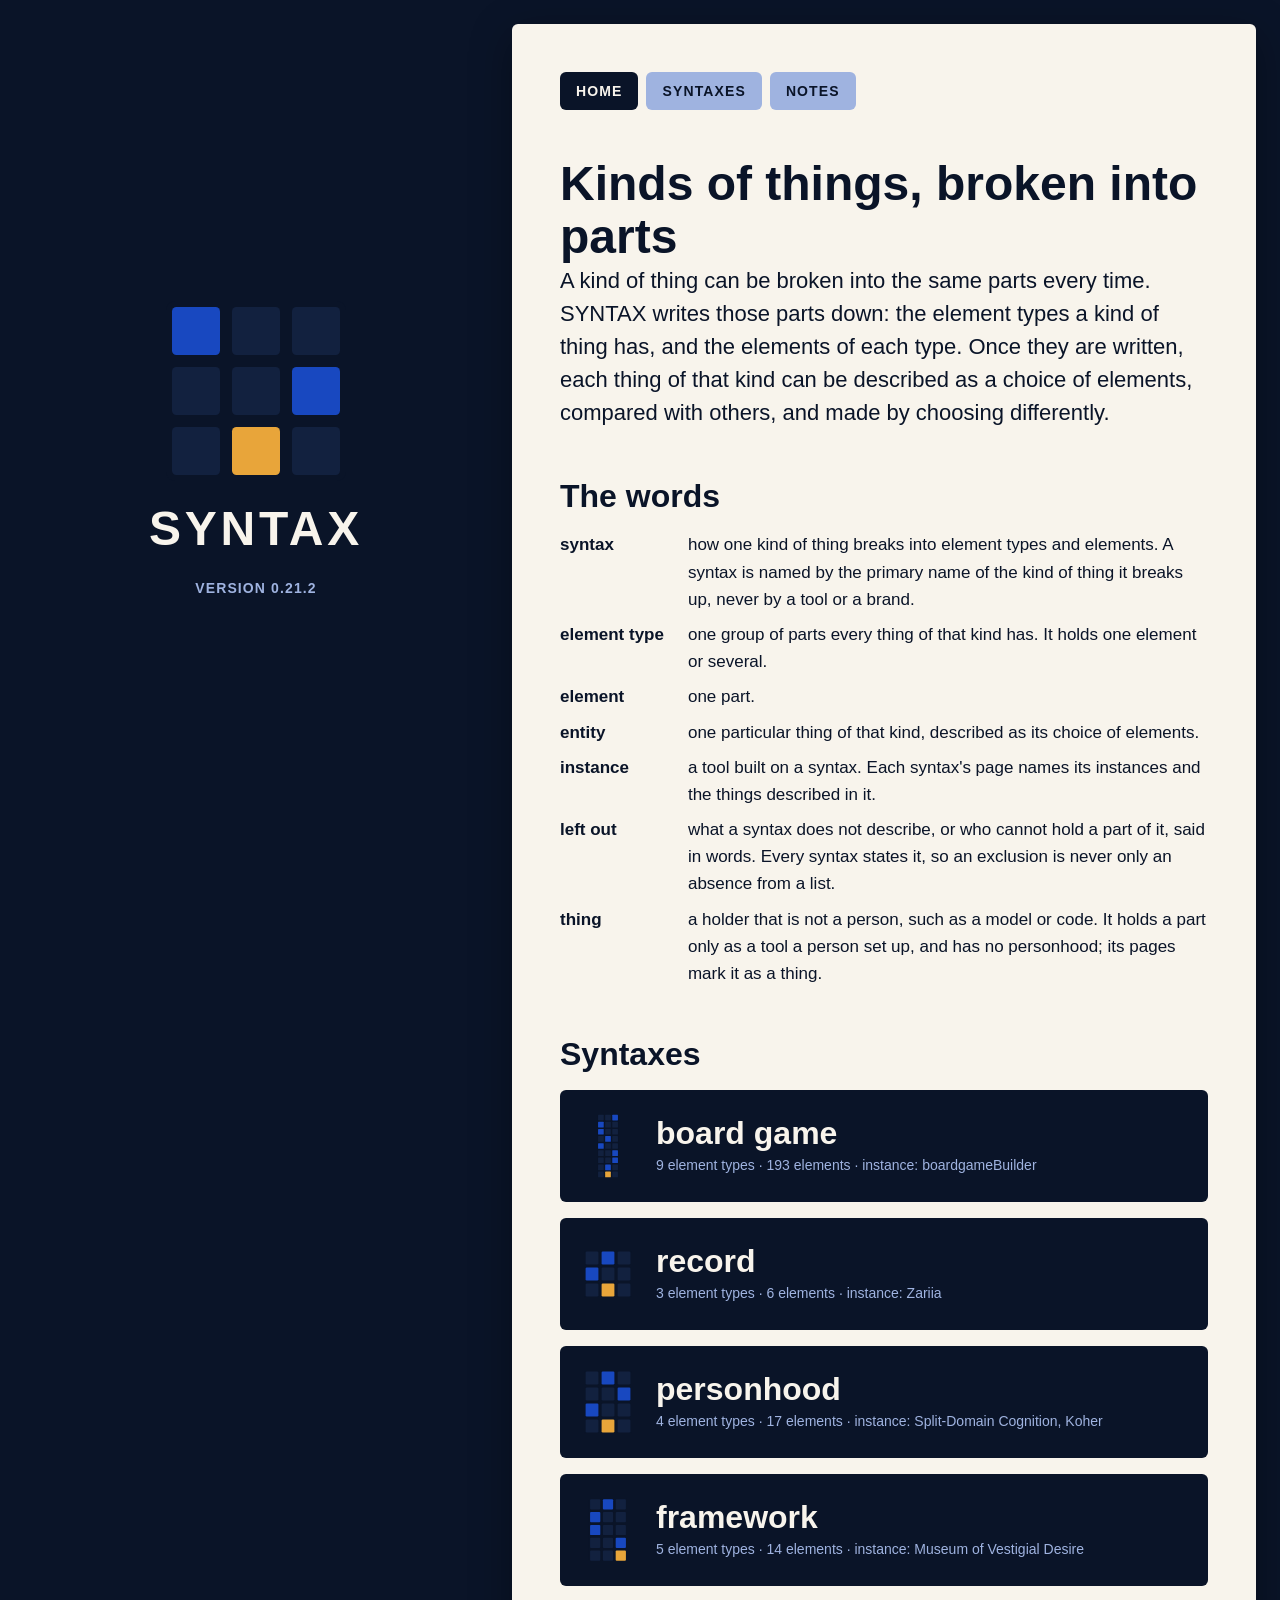
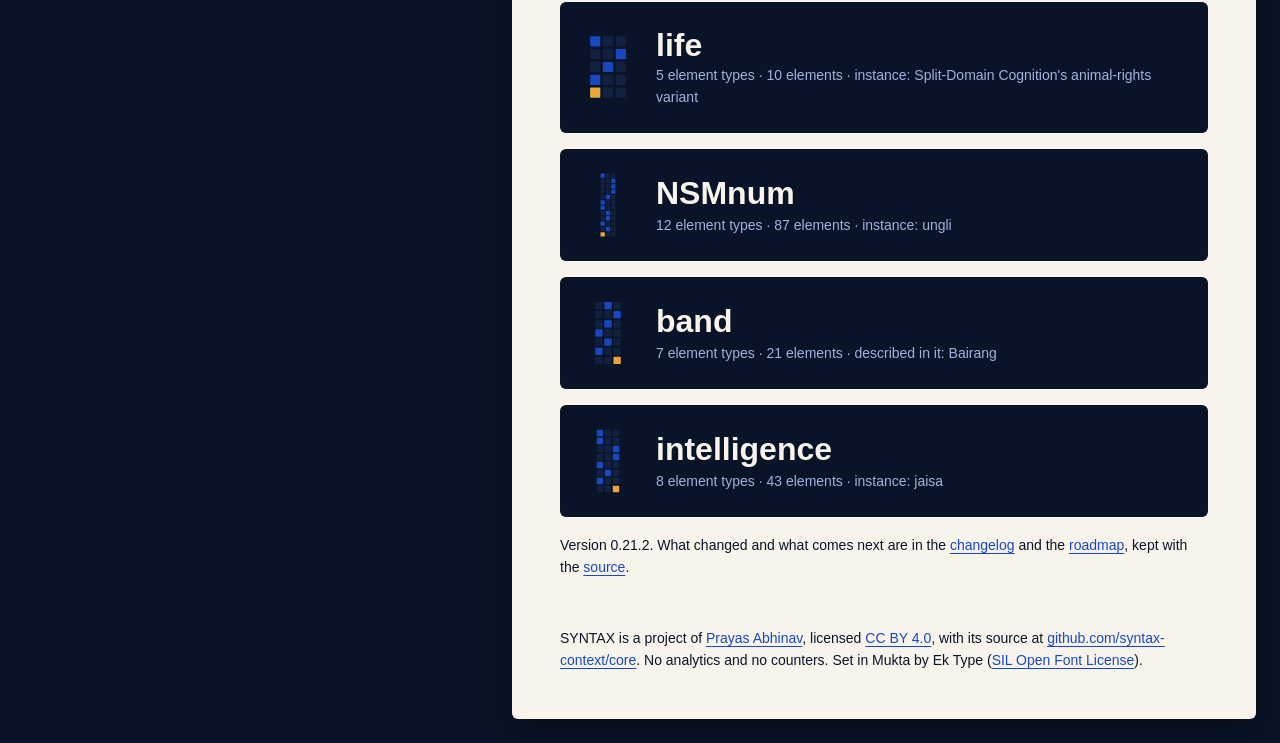
==== commit 159c5551: "The NSMnum syntax's page says how to write the plural (0.21.2)" ====
--- a/site/index.html
+++ b/site/index.html
@@ -10,7 +10,7 @@
 <meta property="og:title" content="SYNTAX">
 <meta property="og:description" content="SYNTAX breaks kinds of things into element types and elements, so that each thing of that kind can be described, compared and made from the same parts.">
 <meta property="og:url" content="https://syntax.prayasabhinav.net/">
-<meta property="og:image" content="https://syntax.prayasabhinav.net/og/home.png?v=0.21.1">
+<meta property="og:image" content="https://syntax.prayasabhinav.net/og/home.png?v=0.21.2">
 <meta property="og:image:width" content="1200">
 <meta property="og:image:height" content="630">
 <meta property="og:image:alt" content="SYNTAX: its mark beside its name">
@@ -117,7 +117,7 @@
   <rect x="84" y="44" width="32" height="32" rx="3" fill="#1848c0"/>
   <rect x="44" y="84" width="32" height="32" rx="3" fill="#e8a53a"/>
 </svg>
-<span class="word">SYNTAX</span></a><span class="v">Version 0.21.1</span></div>
+<span class="word">SYNTAX</span></a><span class="v">Version 0.21.2</span></div>
 <div class="sheet">
 <nav class="nav"><a href="/" aria-current="page">Home</a><a href="/syntaxes/">Syntaxes</a><a href="/notes/">Notes</a></nav>
 <main><h1>Kinds of things, broken into parts</h1>
@@ -134,7 +134,7 @@
 </dl>
 <h2>Syntaxes</h2>
 <ul class="syntaxes"><li><a href="/board-game/"><svg xmlns="http://www.w3.org/2000/svg" viewBox="0 0 120 360" role="img" aria-label="The board game syntax"><title>The board game syntax: 9 element types, one element chosen from each</title><rect width="120" height="360" rx="6" fill="#0a1428"/><rect x="4" y="4" width="32" height="32" rx="3" fill="#12213f"/><rect x="44" y="4" width="32" height="32" rx="3" fill="#12213f"/><rect x="84" y="4" width="32" height="32" rx="3" fill="#1848c0"/><rect x="4" y="44" width="32" height="32" rx="3" fill="#1848c0"/><rect x="44" y="44" width="32" height="32" rx="3" fill="#12213f"/><rect x="84" y="44" width="32" height="32" rx="3" fill="#12213f"/><rect x="4" y="84" width="32" height="32" rx="3" fill="#1848c0"/><rect x="44" y="84" width="32" height="32" rx="3" fill="#12213f"/><rect x="84" y="84" width="32" height="32" rx="3" fill="#12213f"/><rect x="4" y="124" width="32" height="32" rx="3" fill="#12213f"/><rect x="44" y="124" width="32" height="32" rx="3" fill="#1848c0"/><rect x="84" y="124" width="32" height="32" rx="3" fill="#12213f"/><rect x="4" y="164" width="32" height="32" rx="3" fill="#1848c0"/><rect x="44" y="164" width="32" height="32" rx="3" fill="#12213f"/><rect x="84" y="164" width="32" height="32" rx="3" fill="#12213f"/><rect x="4" y="204" width="32" height="32" rx="3" fill="#12213f"/><rect x="44" y="204" width="32" height="32" rx="3" fill="#12213f"/><rect x="84" y="204" width="32" height="32" rx="3" fill="#1848c0"/><rect x="4" y="244" width="32" height="32" rx="3" fill="#12213f"/><rect x="44" y="244" width="32" height="32" rx="3" fill="#12213f"/><rect x="84" y="244" width="32" height="32" rx="3" fill="#1848c0"/><rect x="4" y="284" width="32" height="32" rx="3" fill="#12213f"/><rect x="44" y="284" width="32" height="32" rx="3" fill="#1848c0"/><rect x="84" y="284" width="32" height="32" rx="3" fill="#12213f"/><rect x="4" y="324" width="32" height="32" rx="3" fill="#12213f"/><rect x="44" y="324" width="32" height="32" rx="3" fill="#e8a53a"/><rect x="84" y="324" width="32" height="32" rx="3" fill="#12213f"/></svg><span class="name">board game</span><span class="what">9 element types · 193 elements · instance: boardgameBuilder</span></a></li><li><a href="/record/"><svg xmlns="http://www.w3.org/2000/svg" viewBox="0 0 120 120" role="img" aria-label="The record syntax"><title>The record syntax: 3 element types, one element chosen from each</title><rect width="120" height="120" rx="6" fill="#0a1428"/><rect x="4" y="4" width="32" height="32" rx="3" fill="#12213f"/><rect x="44" y="4" width="32" height="32" rx="3" fill="#1848c0"/><rect x="84" y="4" width="32" height="32" rx="3" fill="#12213f"/><rect x="4" y="44" width="32" height="32" rx="3" fill="#1848c0"/><rect x="44" y="44" width="32" height="32" rx="3" fill="#12213f"/><rect x="84" y="44" width="32" height="32" rx="3" fill="#12213f"/><rect x="4" y="84" width="32" height="32" rx="3" fill="#12213f"/><rect x="44" y="84" width="32" height="32" rx="3" fill="#e8a53a"/><rect x="84" y="84" width="32" height="32" rx="3" fill="#12213f"/></svg><span class="name">record</span><span class="what">3 element types · 6 elements · instance: Zariia</span></a></li><li><a href="/personhood/"><svg xmlns="http://www.w3.org/2000/svg" viewBox="0 0 120 160" role="img" aria-label="The personhood syntax"><title>The personhood syntax: 4 element types, one element chosen from each</title><rect width="120" height="160" rx="6" fill="#0a1428"/><rect x="4" y="4" width="32" height="32" rx="3" fill="#12213f"/><rect x="44" y="4" width="32" height="32" rx="3" fill="#1848c0"/><rect x="84" y="4" width="32" height="32" rx="3" fill="#12213f"/><rect x="4" y="44" width="32" height="32" rx="3" fill="#12213f"/><rect x="44" y="44" width="32" height="32" rx="3" fill="#12213f"/><rect x="84" y="44" width="32" height="32" rx="3" fill="#1848c0"/><rect x="4" y="84" width="32" height="32" rx="3" fill="#1848c0"/><rect x="44" y="84" width="32" height="32" rx="3" fill="#12213f"/><rect x="84" y="84" width="32" height="32" rx="3" fill="#12213f"/><rect x="4" y="124" width="32" height="32" rx="3" fill="#12213f"/><rect x="44" y="124" width="32" height="32" rx="3" fill="#e8a53a"/><rect x="84" y="124" width="32" height="32" rx="3" fill="#12213f"/></svg><span class="name">personhood</span><span class="what">4 element types · 17 elements · instance: Split-Domain Cognition, Koher</span></a></li><li><a href="/framework/"><svg xmlns="http://www.w3.org/2000/svg" viewBox="0 0 120 200" role="img" aria-label="The framework syntax"><title>The framework syntax: 5 element types, one element chosen from each</title><rect width="120" height="200" rx="6" fill="#0a1428"/><rect x="4" y="4" width="32" height="32" rx="3" fill="#12213f"/><rect x="44" y="4" width="32" height="32" rx="3" fill="#1848c0"/><rect x="84" y="4" width="32" height="32" rx="3" fill="#12213f"/><rect x="4" y="44" width="32" height="32" rx="3" fill="#1848c0"/><rect x="44" y="44" width="32" height="32" rx="3" fill="#12213f"/><rect x="84" y="44" width="32" height="32" rx="3" fill="#12213f"/><rect x="4" y="84" width="32" height="32" rx="3" fill="#1848c0"/><rect x="44" y="84" width="32" height="32" rx="3" fill="#12213f"/><rect x="84" y="84" width="32" height="32" rx="3" fill="#12213f"/><rect x="4" y="124" width="32" height="32" rx="3" fill="#12213f"/><rect x="44" y="124" width="32" height="32" rx="3" fill="#12213f"/><rect x="84" y="124" width="32" height="32" rx="3" fill="#1848c0"/><rect x="4" y="164" width="32" height="32" rx="3" fill="#12213f"/><rect x="44" y="164" width="32" height="32" rx="3" fill="#12213f"/><rect x="84" y="164" width="32" height="32" rx="3" fill="#e8a53a"/></svg><span class="name">framework</span><span class="what">5 element types · 14 elements · instance: Museum of Vestigial Desire</span></a></li><li><a href="/life/"><svg xmlns="http://www.w3.org/2000/svg" viewBox="0 0 120 200" role="img" aria-label="The life syntax"><title>The life syntax: 5 element types, one element chosen from each</title><rect width="120" height="200" rx="6" fill="#0a1428"/><rect x="4" y="4" width="32" height="32" rx="3" fill="#1848c0"/><rect x="44" y="4" width="32" height="32" rx="3" fill="#12213f"/><rect x="84" y="4" width="32" height="32" rx="3" fill="#12213f"/><rect x="4" y="44" width="32" height="32" rx="3" fill="#12213f"/><rect x="44" y="44" width="32" height="32" rx="3" fill="#12213f"/><rect x="84" y="44" width="32" height="32" rx="3" fill="#1848c0"/><rect x="4" y="84" width="32" height="32" rx="3" fill="#12213f"/><rect x="44" y="84" width="32" height="32" rx="3" fill="#1848c0"/><rect x="84" y="84" width="32" height="32" rx="3" fill="#12213f"/><rect x="4" y="124" width="32" height="32" rx="3" fill="#1848c0"/><rect x="44" y="124" width="32" height="32" rx="3" fill="#12213f"/><rect x="84" y="124" width="32" height="32" rx="3" fill="#12213f"/><rect x="4" y="164" width="32" height="32" rx="3" fill="#e8a53a"/><rect x="44" y="164" width="32" height="32" rx="3" fill="#12213f"/><rect x="84" y="164" width="32" height="32" rx="3" fill="#12213f"/></svg><span class="name">life</span><span class="what">5 element types · 10 elements · instance: Split-Domain Cognition&#x27;s animal-rights variant</span></a></li><li><a href="/nsmnum/"><svg xmlns="http://www.w3.org/2000/svg" viewBox="0 0 120 480" role="img" aria-label="The NSMnum syntax"><title>The NSMnum syntax: 12 element types, one element chosen from each</title><rect width="120" height="480" rx="6" fill="#0a1428"/><rect x="4" y="4" width="32" height="32" rx="3" fill="#1848c0"/><rect x="44" y="4" width="32" height="32" rx="3" fill="#12213f"/><rect x="84" y="4" width="32" height="32" rx="3" fill="#12213f"/><rect x="4" y="44" width="32" height="32" rx="3" fill="#12213f"/><rect x="44" y="44" width="32" height="32" rx="3" fill="#12213f"/><rect x="84" y="44" width="32" height="32" rx="3" fill="#1848c0"/><rect x="4" y="84" width="32" height="32" rx="3" fill="#12213f"/><rect x="44" y="84" width="32" height="32" rx="3" fill="#12213f"/><rect x="84" y="84" width="32" height="32" rx="3" fill="#1848c0"/><rect x="4" y="124" width="32" height="32" rx="3" fill="#12213f"/><rect x="44" y="124" width="32" height="32" rx="3" fill="#12213f"/><rect x="84" y="124" width="32" height="32" rx="3" fill="#1848c0"/><rect x="4" y="164" width="32" height="32" rx="3" fill="#12213f"/><rect x="44" y="164" width="32" height="32" rx="3" fill="#1848c0"/><rect x="84" y="164" width="32" height="32" rx="3" fill="#12213f"/><rect x="4" y="204" width="32" height="32" rx="3" fill="#1848c0"/><rect x="44" y="204" width="32" height="32" rx="3" fill="#12213f"/><rect x="84" y="204" width="32" height="32" rx="3" fill="#12213f"/><rect x="4" y="244" width="32" height="32" rx="3" fill="#1848c0"/><rect x="44" y="244" width="32" height="32" rx="3" fill="#12213f"/><rect x="84" y="244" width="32" height="32" rx="3" fill="#12213f"/><rect x="4" y="284" width="32" height="32" rx="3" fill="#12213f"/><rect x="44" y="284" width="32" height="32" rx="3" fill="#1848c0"/><rect x="84" y="284" width="32" height="32" rx="3" fill="#12213f"/><rect x="4" y="324" width="32" height="32" rx="3" fill="#12213f"/><rect x="44" y="324" width="32" height="32" rx="3" fill="#1848c0"/><rect x="84" y="324" width="32" height="32" rx="3" fill="#12213f"/><rect x="4" y="364" width="32" height="32" rx="3" fill="#1848c0"/><rect x="44" y="364" width="32" height="32" rx="3" fill="#12213f"/><rect x="84" y="364" width="32" height="32" rx="3" fill="#12213f"/><rect x="4" y="404" width="32" height="32" rx="3" fill="#12213f"/><rect x="44" y="404" width="32" height="32" rx="3" fill="#1848c0"/><rect x="84" y="404" width="32" height="32" rx="3" fill="#12213f"/><rect x="4" y="444" width="32" height="32" rx="3" fill="#e8a53a"/><rect x="44" y="444" width="32" height="32" rx="3" fill="#12213f"/><rect x="84" y="444" width="32" height="32" rx="3" fill="#12213f"/></svg><span class="name">NSMnum</span><span class="what">12 element types · 87 elements · instance: ungli</span></a></li><li><a href="/band/"><svg xmlns="http://www.w3.org/2000/svg" viewBox="0 0 120 280" role="img" aria-label="The band syntax"><title>The band syntax: 7 element types, one element chosen from each</title><rect width="120" height="280" rx="6" fill="#0a1428"/><rect x="4" y="4" width="32" height="32" rx="3" fill="#12213f"/><rect x="44" y="4" width="32" height="32" rx="3" fill="#1848c0"/><rect x="84" y="4" width="32" height="32" rx="3" fill="#12213f"/><rect x="4" y="44" width="32" height="32" rx="3" fill="#12213f"/><rect x="44" y="44" width="32" height="32" rx="3" fill="#12213f"/><rect x="84" y="44" width="32" height="32" rx="3" fill="#1848c0"/><rect x="4" y="84" width="32" height="32" rx="3" fill="#12213f"/><rect x="44" y="84" width="32" height="32" rx="3" fill="#1848c0"/><rect x="84" y="84" width="32" height="32" rx="3" fill="#12213f"/><rect x="4" y="124" width="32" height="32" rx="3" fill="#1848c0"/><rect x="44" y="124" width="32" height="32" rx="3" fill="#12213f"/><rect x="84" y="124" width="32" height="32" rx="3" fill="#12213f"/><rect x="4" y="164" width="32" height="32" rx="3" fill="#12213f"/><rect x="44" y="164" width="32" height="32" rx="3" fill="#1848c0"/><rect x="84" y="164" width="32" height="32" rx="3" fill="#12213f"/><rect x="4" y="204" width="32" height="32" rx="3" fill="#1848c0"/><rect x="44" y="204" width="32" height="32" rx="3" fill="#12213f"/><rect x="84" y="204" width="32" height="32" rx="3" fill="#12213f"/><rect x="4" y="244" width="32" height="32" rx="3" fill="#12213f"/><rect x="44" y="244" width="32" height="32" rx="3" fill="#12213f"/><rect x="84" y="244" width="32" height="32" rx="3" fill="#e8a53a"/></svg><span class="name">band</span><span class="what">7 element types · 21 elements · described in it: Bairang</span></a></li><li><a href="/intelligence/"><svg xmlns="http://www.w3.org/2000/svg" viewBox="0 0 120 320" role="img" aria-label="The intelligence syntax"><title>The intelligence syntax: 8 element types, one element chosen from each</title><rect width="120" height="320" rx="6" fill="#0a1428"/><rect x="4" y="4" width="32" height="32" rx="3" fill="#1848c0"/><rect x="44" y="4" width="32" height="32" rx="3" fill="#12213f"/><rect x="84" y="4" width="32" height="32" rx="3" fill="#12213f"/><rect x="4" y="44" width="32" height="32" rx="3" fill="#1848c0"/><rect x="44" y="44" width="32" height="32" rx="3" fill="#12213f"/><rect x="84" y="44" width="32" height="32" rx="3" fill="#12213f"/><rect x="4" y="84" width="32" height="32" rx="3" fill="#12213f"/><rect x="44" y="84" width="32" height="32" rx="3" fill="#12213f"/><rect x="84" y="84" width="32" height="32" rx="3" fill="#1848c0"/><rect x="4" y="124" width="32" height="32" rx="3" fill="#12213f"/><rect x="44" y="124" width="32" height="32" rx="3" fill="#12213f"/><rect x="84" y="124" width="32" height="32" rx="3" fill="#1848c0"/><rect x="4" y="164" width="32" height="32" rx="3" fill="#1848c0"/><rect x="44" y="164" width="32" height="32" rx="3" fill="#12213f"/><rect x="84" y="164" width="32" height="32" rx="3" fill="#12213f"/><rect x="4" y="204" width="32" height="32" rx="3" fill="#12213f"/><rect x="44" y="204" width="32" height="32" rx="3" fill="#1848c0"/><rect x="84" y="204" width="32" height="32" rx="3" fill="#12213f"/><rect x="4" y="244" width="32" height="32" rx="3" fill="#1848c0"/><rect x="44" y="244" width="32" height="32" rx="3" fill="#12213f"/><rect x="84" y="244" width="32" height="32" rx="3" fill="#12213f"/><rect x="4" y="284" width="32" height="32" rx="3" fill="#12213f"/><rect x="44" y="284" width="32" height="32" rx="3" fill="#12213f"/><rect x="84" y="284" width="32" height="32" rx="3" fill="#e8a53a"/></svg><span class="name">intelligence</span><span class="what">8 element types · 43 elements · instance: jaisa</span></a></li></ul>
-<p class="aside">Version 0.21.1. What changed and what comes next are in the <a href="https://github.com/syntax-context/core/blob/main/CHANGELOG.md">changelog</a> and the <a href="https://github.com/syntax-context/core/blob/main/ROADMAP.md">roadmap</a>, kept with the <a href="https://github.com/syntax-context/core">source</a>.</p></main>
+<p class="aside">Version 0.21.2. What changed and what comes next are in the <a href="https://github.com/syntax-context/core/blob/main/CHANGELOG.md">changelog</a> and the <a href="https://github.com/syntax-context/core/blob/main/ROADMAP.md">roadmap</a>, kept with the <a href="https://github.com/syntax-context/core">source</a>.</p></main>
 <footer><p>SYNTAX is a project of <a href="https://prayasabhinav.net">Prayas Abhinav</a>, licensed <a href="https://creativecommons.org/licenses/by/4.0/">CC BY 4.0</a>, with its source at <a href="https://github.com/syntax-context/core">github.com/syntax-context/core</a>. No analytics and no counters. Set in Mukta by Ek Type (<a href="/fonts/OFL.txt">SIL Open Font License</a>).</p></footer>
 </div>
 </div>
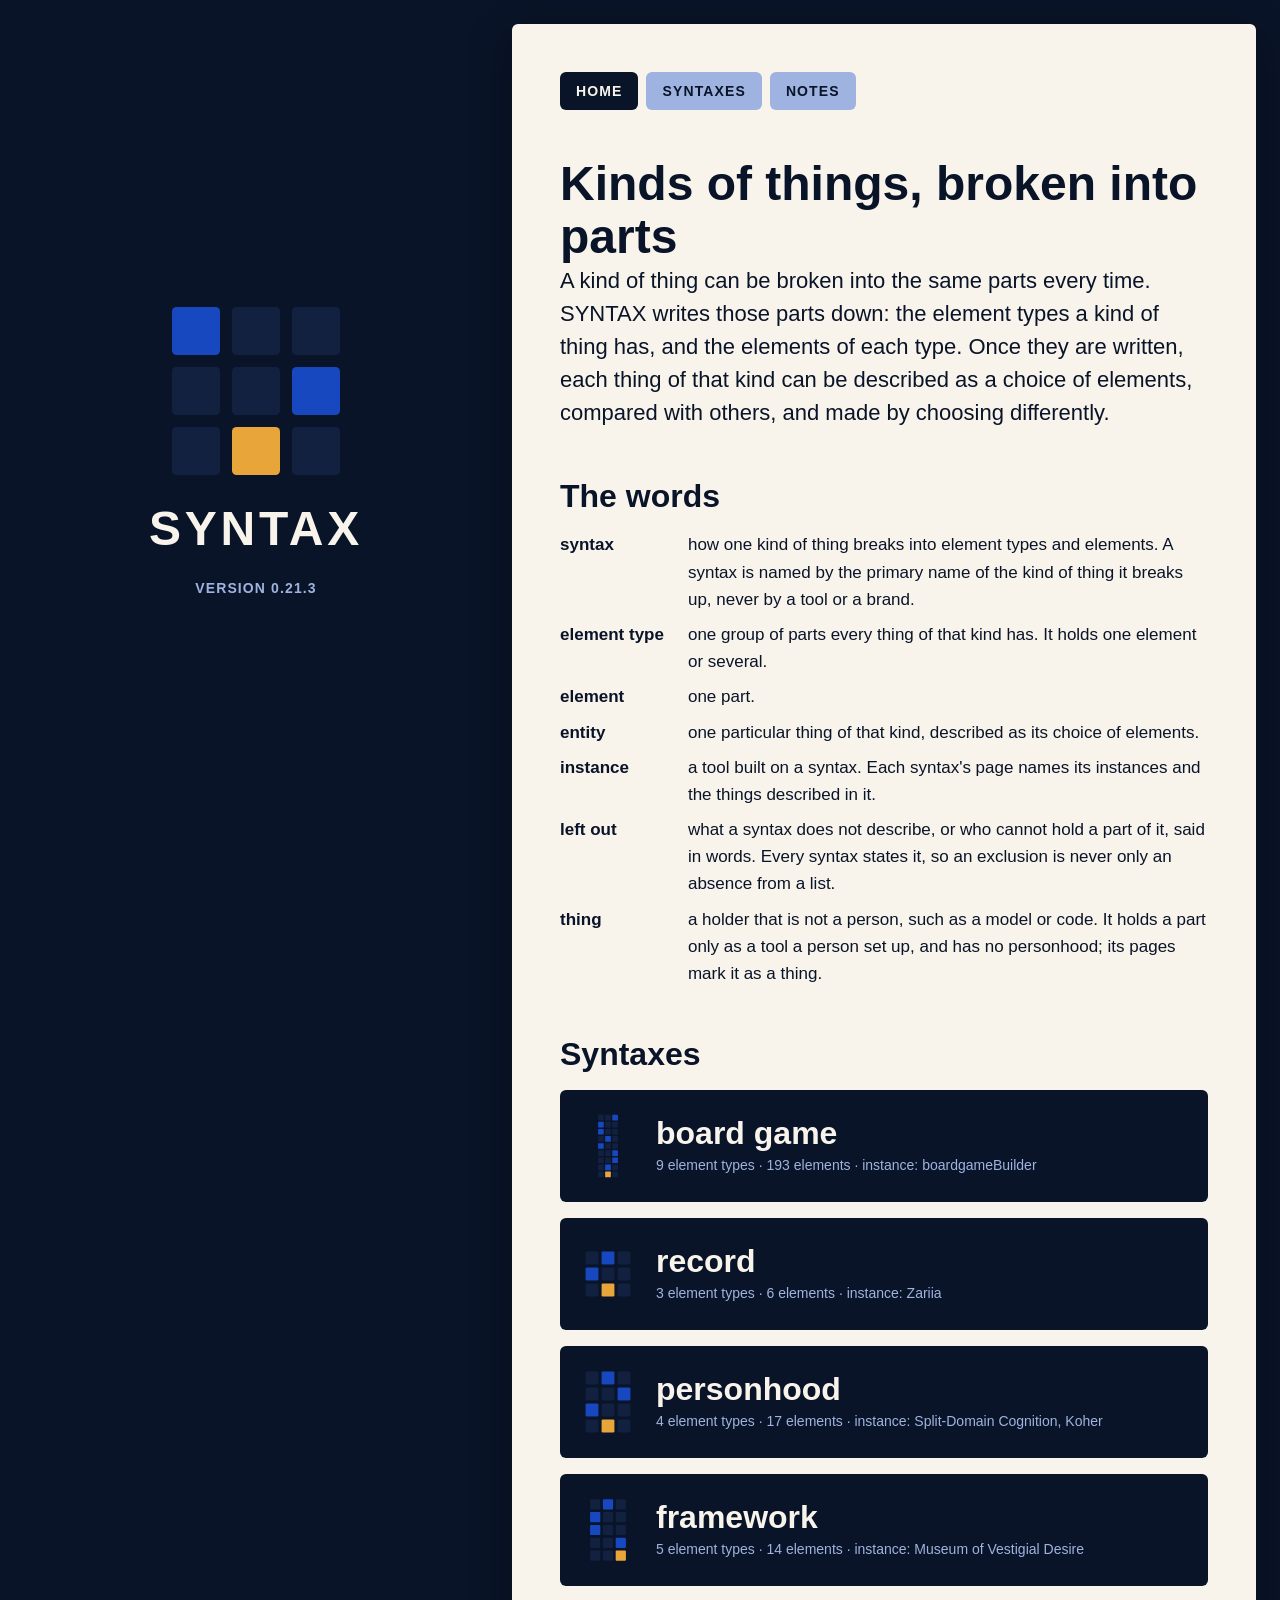
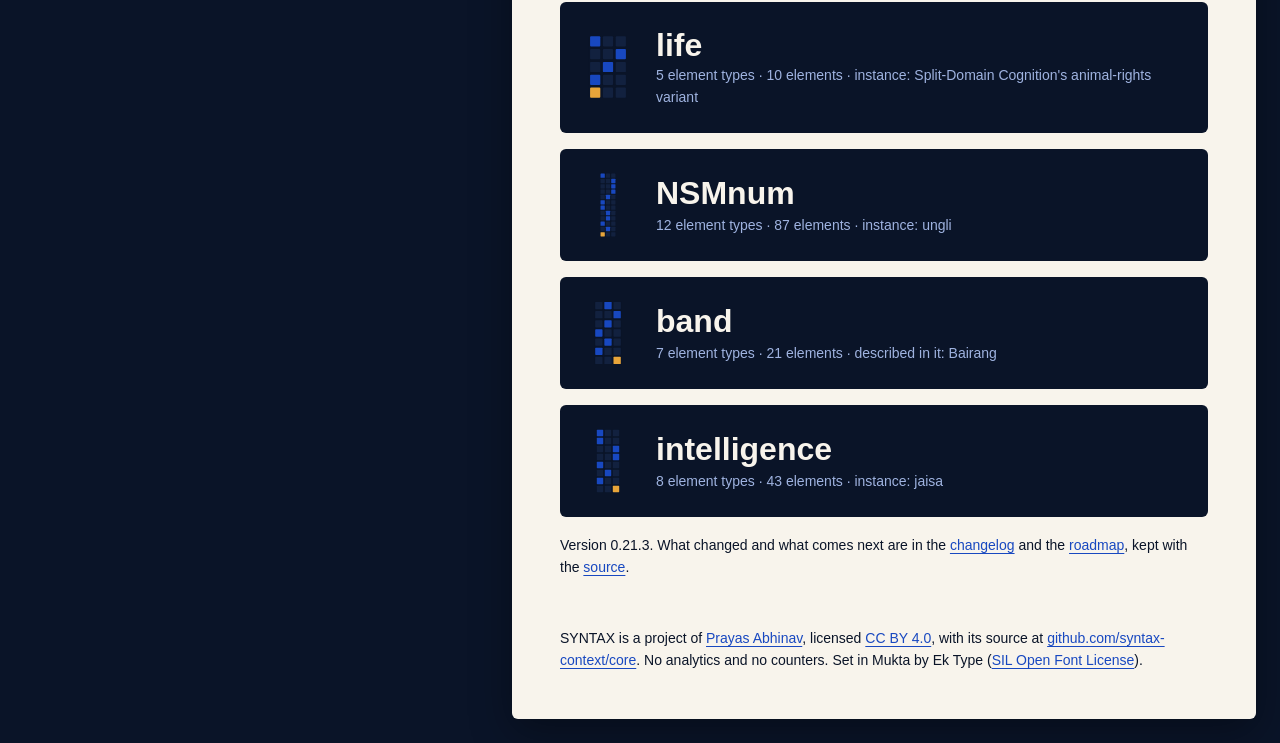
==== commit f7ef9743: "A folder address without its slash keeps https when redirected (0.21.3)" ====
--- a/site/index.html
+++ b/site/index.html
@@ -10,7 +10,7 @@
 <meta property="og:title" content="SYNTAX">
 <meta property="og:description" content="SYNTAX breaks kinds of things into element types and elements, so that each thing of that kind can be described, compared and made from the same parts.">
 <meta property="og:url" content="https://syntax.prayasabhinav.net/">
-<meta property="og:image" content="https://syntax.prayasabhinav.net/og/home.png?v=0.21.2">
+<meta property="og:image" content="https://syntax.prayasabhinav.net/og/home.png?v=0.21.3">
 <meta property="og:image:width" content="1200">
 <meta property="og:image:height" content="630">
 <meta property="og:image:alt" content="SYNTAX: its mark beside its name">
@@ -117,7 +117,7 @@
   <rect x="84" y="44" width="32" height="32" rx="3" fill="#1848c0"/>
   <rect x="44" y="84" width="32" height="32" rx="3" fill="#e8a53a"/>
 </svg>
-<span class="word">SYNTAX</span></a><span class="v">Version 0.21.2</span></div>
+<span class="word">SYNTAX</span></a><span class="v">Version 0.21.3</span></div>
 <div class="sheet">
 <nav class="nav"><a href="/" aria-current="page">Home</a><a href="/syntaxes/">Syntaxes</a><a href="/notes/">Notes</a></nav>
 <main><h1>Kinds of things, broken into parts</h1>
@@ -134,7 +134,7 @@
 </dl>
 <h2>Syntaxes</h2>
 <ul class="syntaxes"><li><a href="/board-game/"><svg xmlns="http://www.w3.org/2000/svg" viewBox="0 0 120 360" role="img" aria-label="The board game syntax"><title>The board game syntax: 9 element types, one element chosen from each</title><rect width="120" height="360" rx="6" fill="#0a1428"/><rect x="4" y="4" width="32" height="32" rx="3" fill="#12213f"/><rect x="44" y="4" width="32" height="32" rx="3" fill="#12213f"/><rect x="84" y="4" width="32" height="32" rx="3" fill="#1848c0"/><rect x="4" y="44" width="32" height="32" rx="3" fill="#1848c0"/><rect x="44" y="44" width="32" height="32" rx="3" fill="#12213f"/><rect x="84" y="44" width="32" height="32" rx="3" fill="#12213f"/><rect x="4" y="84" width="32" height="32" rx="3" fill="#1848c0"/><rect x="44" y="84" width="32" height="32" rx="3" fill="#12213f"/><rect x="84" y="84" width="32" height="32" rx="3" fill="#12213f"/><rect x="4" y="124" width="32" height="32" rx="3" fill="#12213f"/><rect x="44" y="124" width="32" height="32" rx="3" fill="#1848c0"/><rect x="84" y="124" width="32" height="32" rx="3" fill="#12213f"/><rect x="4" y="164" width="32" height="32" rx="3" fill="#1848c0"/><rect x="44" y="164" width="32" height="32" rx="3" fill="#12213f"/><rect x="84" y="164" width="32" height="32" rx="3" fill="#12213f"/><rect x="4" y="204" width="32" height="32" rx="3" fill="#12213f"/><rect x="44" y="204" width="32" height="32" rx="3" fill="#12213f"/><rect x="84" y="204" width="32" height="32" rx="3" fill="#1848c0"/><rect x="4" y="244" width="32" height="32" rx="3" fill="#12213f"/><rect x="44" y="244" width="32" height="32" rx="3" fill="#12213f"/><rect x="84" y="244" width="32" height="32" rx="3" fill="#1848c0"/><rect x="4" y="284" width="32" height="32" rx="3" fill="#12213f"/><rect x="44" y="284" width="32" height="32" rx="3" fill="#1848c0"/><rect x="84" y="284" width="32" height="32" rx="3" fill="#12213f"/><rect x="4" y="324" width="32" height="32" rx="3" fill="#12213f"/><rect x="44" y="324" width="32" height="32" rx="3" fill="#e8a53a"/><rect x="84" y="324" width="32" height="32" rx="3" fill="#12213f"/></svg><span class="name">board game</span><span class="what">9 element types · 193 elements · instance: boardgameBuilder</span></a></li><li><a href="/record/"><svg xmlns="http://www.w3.org/2000/svg" viewBox="0 0 120 120" role="img" aria-label="The record syntax"><title>The record syntax: 3 element types, one element chosen from each</title><rect width="120" height="120" rx="6" fill="#0a1428"/><rect x="4" y="4" width="32" height="32" rx="3" fill="#12213f"/><rect x="44" y="4" width="32" height="32" rx="3" fill="#1848c0"/><rect x="84" y="4" width="32" height="32" rx="3" fill="#12213f"/><rect x="4" y="44" width="32" height="32" rx="3" fill="#1848c0"/><rect x="44" y="44" width="32" height="32" rx="3" fill="#12213f"/><rect x="84" y="44" width="32" height="32" rx="3" fill="#12213f"/><rect x="4" y="84" width="32" height="32" rx="3" fill="#12213f"/><rect x="44" y="84" width="32" height="32" rx="3" fill="#e8a53a"/><rect x="84" y="84" width="32" height="32" rx="3" fill="#12213f"/></svg><span class="name">record</span><span class="what">3 element types · 6 elements · instance: Zariia</span></a></li><li><a href="/personhood/"><svg xmlns="http://www.w3.org/2000/svg" viewBox="0 0 120 160" role="img" aria-label="The personhood syntax"><title>The personhood syntax: 4 element types, one element chosen from each</title><rect width="120" height="160" rx="6" fill="#0a1428"/><rect x="4" y="4" width="32" height="32" rx="3" fill="#12213f"/><rect x="44" y="4" width="32" height="32" rx="3" fill="#1848c0"/><rect x="84" y="4" width="32" height="32" rx="3" fill="#12213f"/><rect x="4" y="44" width="32" height="32" rx="3" fill="#12213f"/><rect x="44" y="44" width="32" height="32" rx="3" fill="#12213f"/><rect x="84" y="44" width="32" height="32" rx="3" fill="#1848c0"/><rect x="4" y="84" width="32" height="32" rx="3" fill="#1848c0"/><rect x="44" y="84" width="32" height="32" rx="3" fill="#12213f"/><rect x="84" y="84" width="32" height="32" rx="3" fill="#12213f"/><rect x="4" y="124" width="32" height="32" rx="3" fill="#12213f"/><rect x="44" y="124" width="32" height="32" rx="3" fill="#e8a53a"/><rect x="84" y="124" width="32" height="32" rx="3" fill="#12213f"/></svg><span class="name">personhood</span><span class="what">4 element types · 17 elements · instance: Split-Domain Cognition, Koher</span></a></li><li><a href="/framework/"><svg xmlns="http://www.w3.org/2000/svg" viewBox="0 0 120 200" role="img" aria-label="The framework syntax"><title>The framework syntax: 5 element types, one element chosen from each</title><rect width="120" height="200" rx="6" fill="#0a1428"/><rect x="4" y="4" width="32" height="32" rx="3" fill="#12213f"/><rect x="44" y="4" width="32" height="32" rx="3" fill="#1848c0"/><rect x="84" y="4" width="32" height="32" rx="3" fill="#12213f"/><rect x="4" y="44" width="32" height="32" rx="3" fill="#1848c0"/><rect x="44" y="44" width="32" height="32" rx="3" fill="#12213f"/><rect x="84" y="44" width="32" height="32" rx="3" fill="#12213f"/><rect x="4" y="84" width="32" height="32" rx="3" fill="#1848c0"/><rect x="44" y="84" width="32" height="32" rx="3" fill="#12213f"/><rect x="84" y="84" width="32" height="32" rx="3" fill="#12213f"/><rect x="4" y="124" width="32" height="32" rx="3" fill="#12213f"/><rect x="44" y="124" width="32" height="32" rx="3" fill="#12213f"/><rect x="84" y="124" width="32" height="32" rx="3" fill="#1848c0"/><rect x="4" y="164" width="32" height="32" rx="3" fill="#12213f"/><rect x="44" y="164" width="32" height="32" rx="3" fill="#12213f"/><rect x="84" y="164" width="32" height="32" rx="3" fill="#e8a53a"/></svg><span class="name">framework</span><span class="what">5 element types · 14 elements · instance: Museum of Vestigial Desire</span></a></li><li><a href="/life/"><svg xmlns="http://www.w3.org/2000/svg" viewBox="0 0 120 200" role="img" aria-label="The life syntax"><title>The life syntax: 5 element types, one element chosen from each</title><rect width="120" height="200" rx="6" fill="#0a1428"/><rect x="4" y="4" width="32" height="32" rx="3" fill="#1848c0"/><rect x="44" y="4" width="32" height="32" rx="3" fill="#12213f"/><rect x="84" y="4" width="32" height="32" rx="3" fill="#12213f"/><rect x="4" y="44" width="32" height="32" rx="3" fill="#12213f"/><rect x="44" y="44" width="32" height="32" rx="3" fill="#12213f"/><rect x="84" y="44" width="32" height="32" rx="3" fill="#1848c0"/><rect x="4" y="84" width="32" height="32" rx="3" fill="#12213f"/><rect x="44" y="84" width="32" height="32" rx="3" fill="#1848c0"/><rect x="84" y="84" width="32" height="32" rx="3" fill="#12213f"/><rect x="4" y="124" width="32" height="32" rx="3" fill="#1848c0"/><rect x="44" y="124" width="32" height="32" rx="3" fill="#12213f"/><rect x="84" y="124" width="32" height="32" rx="3" fill="#12213f"/><rect x="4" y="164" width="32" height="32" rx="3" fill="#e8a53a"/><rect x="44" y="164" width="32" height="32" rx="3" fill="#12213f"/><rect x="84" y="164" width="32" height="32" rx="3" fill="#12213f"/></svg><span class="name">life</span><span class="what">5 element types · 10 elements · instance: Split-Domain Cognition&#x27;s animal-rights variant</span></a></li><li><a href="/nsmnum/"><svg xmlns="http://www.w3.org/2000/svg" viewBox="0 0 120 480" role="img" aria-label="The NSMnum syntax"><title>The NSMnum syntax: 12 element types, one element chosen from each</title><rect width="120" height="480" rx="6" fill="#0a1428"/><rect x="4" y="4" width="32" height="32" rx="3" fill="#1848c0"/><rect x="44" y="4" width="32" height="32" rx="3" fill="#12213f"/><rect x="84" y="4" width="32" height="32" rx="3" fill="#12213f"/><rect x="4" y="44" width="32" height="32" rx="3" fill="#12213f"/><rect x="44" y="44" width="32" height="32" rx="3" fill="#12213f"/><rect x="84" y="44" width="32" height="32" rx="3" fill="#1848c0"/><rect x="4" y="84" width="32" height="32" rx="3" fill="#12213f"/><rect x="44" y="84" width="32" height="32" rx="3" fill="#12213f"/><rect x="84" y="84" width="32" height="32" rx="3" fill="#1848c0"/><rect x="4" y="124" width="32" height="32" rx="3" fill="#12213f"/><rect x="44" y="124" width="32" height="32" rx="3" fill="#12213f"/><rect x="84" y="124" width="32" height="32" rx="3" fill="#1848c0"/><rect x="4" y="164" width="32" height="32" rx="3" fill="#12213f"/><rect x="44" y="164" width="32" height="32" rx="3" fill="#1848c0"/><rect x="84" y="164" width="32" height="32" rx="3" fill="#12213f"/><rect x="4" y="204" width="32" height="32" rx="3" fill="#1848c0"/><rect x="44" y="204" width="32" height="32" rx="3" fill="#12213f"/><rect x="84" y="204" width="32" height="32" rx="3" fill="#12213f"/><rect x="4" y="244" width="32" height="32" rx="3" fill="#1848c0"/><rect x="44" y="244" width="32" height="32" rx="3" fill="#12213f"/><rect x="84" y="244" width="32" height="32" rx="3" fill="#12213f"/><rect x="4" y="284" width="32" height="32" rx="3" fill="#12213f"/><rect x="44" y="284" width="32" height="32" rx="3" fill="#1848c0"/><rect x="84" y="284" width="32" height="32" rx="3" fill="#12213f"/><rect x="4" y="324" width="32" height="32" rx="3" fill="#12213f"/><rect x="44" y="324" width="32" height="32" rx="3" fill="#1848c0"/><rect x="84" y="324" width="32" height="32" rx="3" fill="#12213f"/><rect x="4" y="364" width="32" height="32" rx="3" fill="#1848c0"/><rect x="44" y="364" width="32" height="32" rx="3" fill="#12213f"/><rect x="84" y="364" width="32" height="32" rx="3" fill="#12213f"/><rect x="4" y="404" width="32" height="32" rx="3" fill="#12213f"/><rect x="44" y="404" width="32" height="32" rx="3" fill="#1848c0"/><rect x="84" y="404" width="32" height="32" rx="3" fill="#12213f"/><rect x="4" y="444" width="32" height="32" rx="3" fill="#e8a53a"/><rect x="44" y="444" width="32" height="32" rx="3" fill="#12213f"/><rect x="84" y="444" width="32" height="32" rx="3" fill="#12213f"/></svg><span class="name">NSMnum</span><span class="what">12 element types · 87 elements · instance: ungli</span></a></li><li><a href="/band/"><svg xmlns="http://www.w3.org/2000/svg" viewBox="0 0 120 280" role="img" aria-label="The band syntax"><title>The band syntax: 7 element types, one element chosen from each</title><rect width="120" height="280" rx="6" fill="#0a1428"/><rect x="4" y="4" width="32" height="32" rx="3" fill="#12213f"/><rect x="44" y="4" width="32" height="32" rx="3" fill="#1848c0"/><rect x="84" y="4" width="32" height="32" rx="3" fill="#12213f"/><rect x="4" y="44" width="32" height="32" rx="3" fill="#12213f"/><rect x="44" y="44" width="32" height="32" rx="3" fill="#12213f"/><rect x="84" y="44" width="32" height="32" rx="3" fill="#1848c0"/><rect x="4" y="84" width="32" height="32" rx="3" fill="#12213f"/><rect x="44" y="84" width="32" height="32" rx="3" fill="#1848c0"/><rect x="84" y="84" width="32" height="32" rx="3" fill="#12213f"/><rect x="4" y="124" width="32" height="32" rx="3" fill="#1848c0"/><rect x="44" y="124" width="32" height="32" rx="3" fill="#12213f"/><rect x="84" y="124" width="32" height="32" rx="3" fill="#12213f"/><rect x="4" y="164" width="32" height="32" rx="3" fill="#12213f"/><rect x="44" y="164" width="32" height="32" rx="3" fill="#1848c0"/><rect x="84" y="164" width="32" height="32" rx="3" fill="#12213f"/><rect x="4" y="204" width="32" height="32" rx="3" fill="#1848c0"/><rect x="44" y="204" width="32" height="32" rx="3" fill="#12213f"/><rect x="84" y="204" width="32" height="32" rx="3" fill="#12213f"/><rect x="4" y="244" width="32" height="32" rx="3" fill="#12213f"/><rect x="44" y="244" width="32" height="32" rx="3" fill="#12213f"/><rect x="84" y="244" width="32" height="32" rx="3" fill="#e8a53a"/></svg><span class="name">band</span><span class="what">7 element types · 21 elements · described in it: Bairang</span></a></li><li><a href="/intelligence/"><svg xmlns="http://www.w3.org/2000/svg" viewBox="0 0 120 320" role="img" aria-label="The intelligence syntax"><title>The intelligence syntax: 8 element types, one element chosen from each</title><rect width="120" height="320" rx="6" fill="#0a1428"/><rect x="4" y="4" width="32" height="32" rx="3" fill="#1848c0"/><rect x="44" y="4" width="32" height="32" rx="3" fill="#12213f"/><rect x="84" y="4" width="32" height="32" rx="3" fill="#12213f"/><rect x="4" y="44" width="32" height="32" rx="3" fill="#1848c0"/><rect x="44" y="44" width="32" height="32" rx="3" fill="#12213f"/><rect x="84" y="44" width="32" height="32" rx="3" fill="#12213f"/><rect x="4" y="84" width="32" height="32" rx="3" fill="#12213f"/><rect x="44" y="84" width="32" height="32" rx="3" fill="#12213f"/><rect x="84" y="84" width="32" height="32" rx="3" fill="#1848c0"/><rect x="4" y="124" width="32" height="32" rx="3" fill="#12213f"/><rect x="44" y="124" width="32" height="32" rx="3" fill="#12213f"/><rect x="84" y="124" width="32" height="32" rx="3" fill="#1848c0"/><rect x="4" y="164" width="32" height="32" rx="3" fill="#1848c0"/><rect x="44" y="164" width="32" height="32" rx="3" fill="#12213f"/><rect x="84" y="164" width="32" height="32" rx="3" fill="#12213f"/><rect x="4" y="204" width="32" height="32" rx="3" fill="#12213f"/><rect x="44" y="204" width="32" height="32" rx="3" fill="#1848c0"/><rect x="84" y="204" width="32" height="32" rx="3" fill="#12213f"/><rect x="4" y="244" width="32" height="32" rx="3" fill="#1848c0"/><rect x="44" y="244" width="32" height="32" rx="3" fill="#12213f"/><rect x="84" y="244" width="32" height="32" rx="3" fill="#12213f"/><rect x="4" y="284" width="32" height="32" rx="3" fill="#12213f"/><rect x="44" y="284" width="32" height="32" rx="3" fill="#12213f"/><rect x="84" y="284" width="32" height="32" rx="3" fill="#e8a53a"/></svg><span class="name">intelligence</span><span class="what">8 element types · 43 elements · instance: jaisa</span></a></li></ul>
-<p class="aside">Version 0.21.2. What changed and what comes next are in the <a href="https://github.com/syntax-context/core/blob/main/CHANGELOG.md">changelog</a> and the <a href="https://github.com/syntax-context/core/blob/main/ROADMAP.md">roadmap</a>, kept with the <a href="https://github.com/syntax-context/core">source</a>.</p></main>
+<p class="aside">Version 0.21.3. What changed and what comes next are in the <a href="https://github.com/syntax-context/core/blob/main/CHANGELOG.md">changelog</a> and the <a href="https://github.com/syntax-context/core/blob/main/ROADMAP.md">roadmap</a>, kept with the <a href="https://github.com/syntax-context/core">source</a>.</p></main>
 <footer><p>SYNTAX is a project of <a href="https://prayasabhinav.net">Prayas Abhinav</a>, licensed <a href="https://creativecommons.org/licenses/by/4.0/">CC BY 4.0</a>, with its source at <a href="https://github.com/syntax-context/core">github.com/syntax-context/core</a>. No analytics and no counters. Set in Mukta by Ek Type (<a href="/fonts/OFL.txt">SIL Open Font License</a>).</p></footer>
 </div>
 </div>
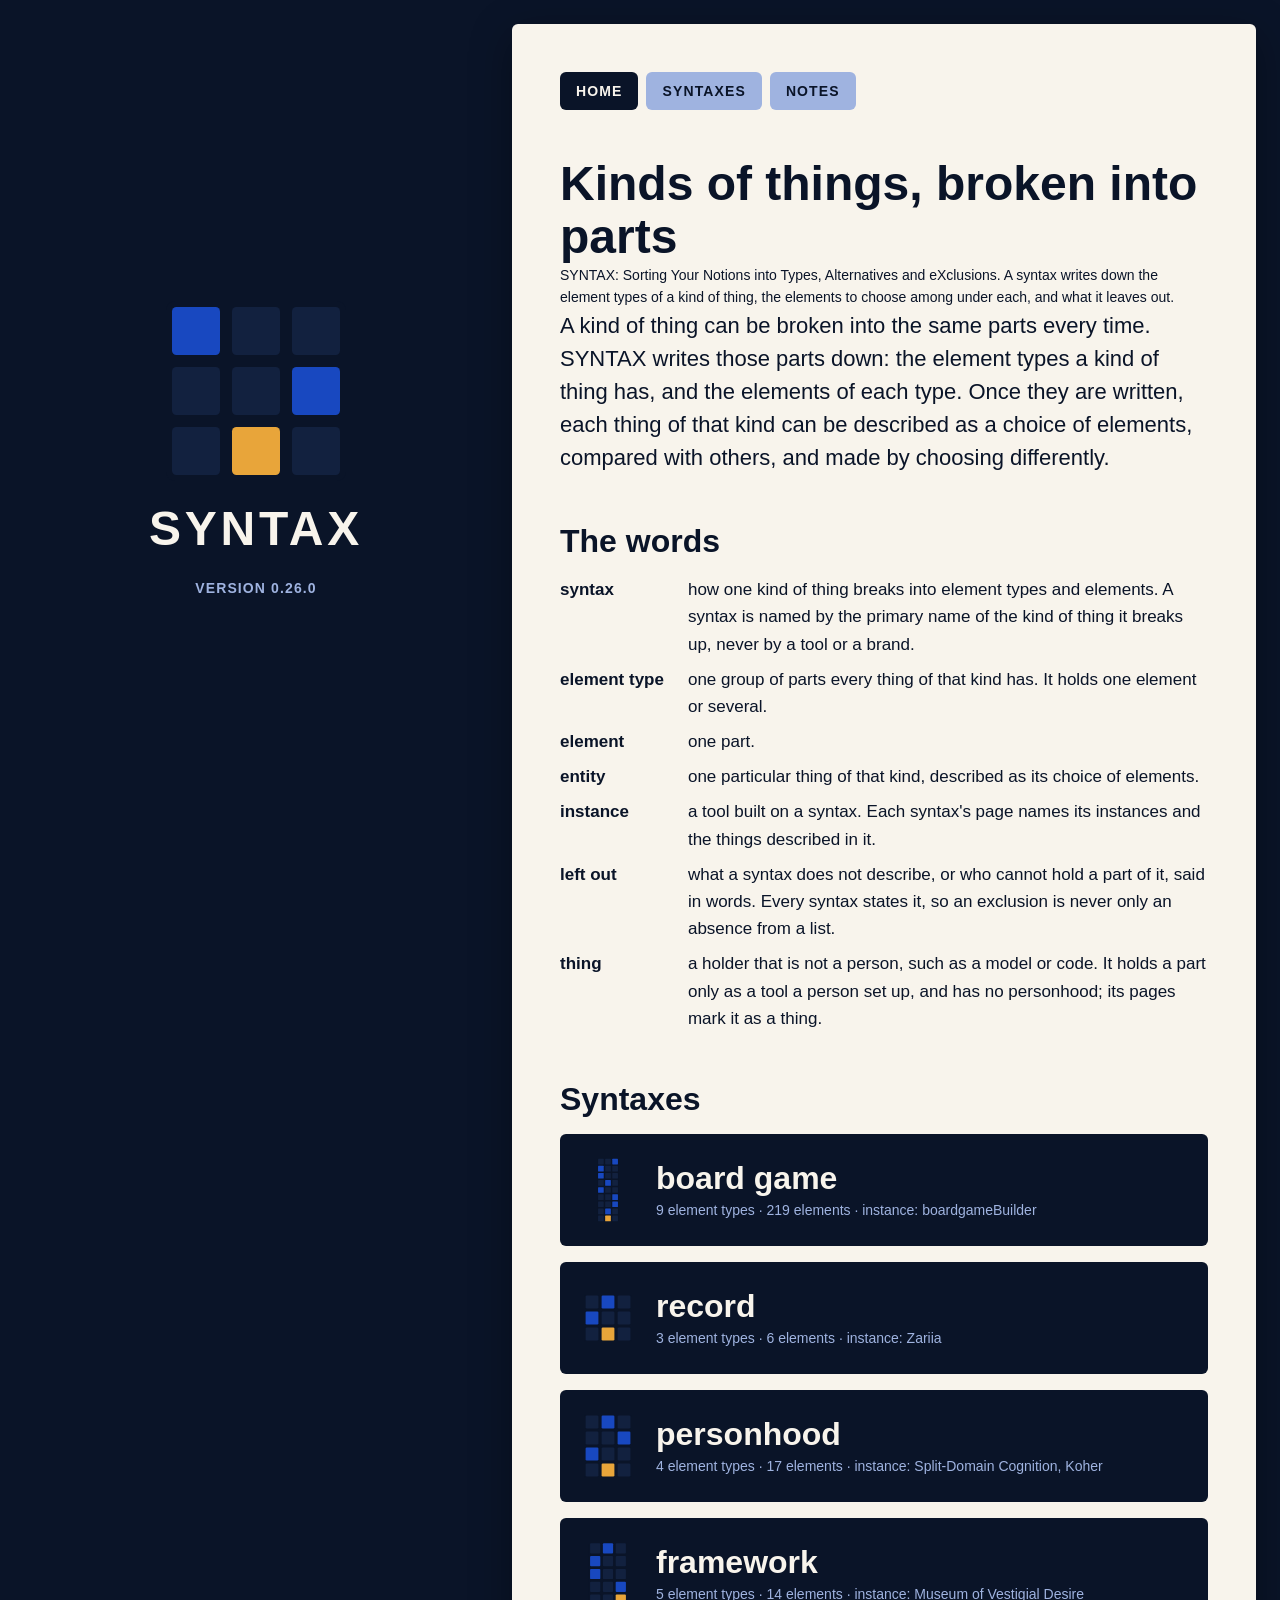
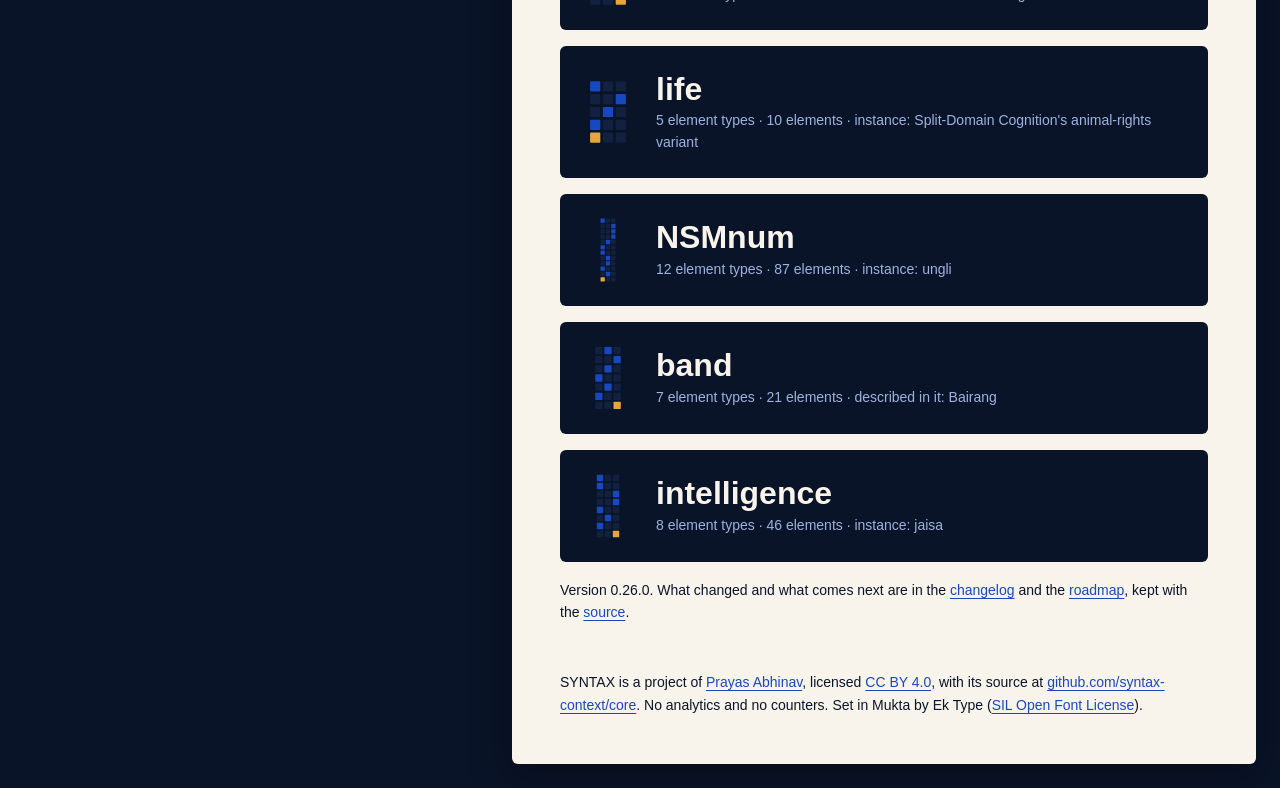
==== commit e6530e23: "Link the ungli skill from the NSMnum page" ====
--- a/site/index.html
+++ b/site/index.html
@@ -10,7 +10,7 @@
 <meta property="og:title" content="SYNTAX">
 <meta property="og:description" content="SYNTAX breaks kinds of things into element types and elements, so that each thing of that kind can be described, compared and made from the same parts.">
 <meta property="og:url" content="https://syntax.prayasabhinav.net/">
-<meta property="og:image" content="https://syntax.prayasabhinav.net/og/home.png?v=0.21.3">
+<meta property="og:image" content="https://syntax.prayasabhinav.net/og/home.png?v=0.26.0">
 <meta property="og:image:width" content="1200">
 <meta property="og:image:height" content="630">
 <meta property="og:image:alt" content="SYNTAX: its mark beside its name">
@@ -117,10 +117,11 @@
   <rect x="84" y="44" width="32" height="32" rx="3" fill="#1848c0"/>
   <rect x="44" y="84" width="32" height="32" rx="3" fill="#e8a53a"/>
 </svg>
-<span class="word">SYNTAX</span></a><span class="v">Version 0.21.3</span></div>
+<span class="word">SYNTAX</span></a><span class="v">Version 0.26.0</span></div>
 <div class="sheet">
 <nav class="nav"><a href="/" aria-current="page">Home</a><a href="/syntaxes/">Syntaxes</a><a href="/notes/">Notes</a></nav>
 <main><h1>Kinds of things, broken into parts</h1>
+<p class="aside">SYNTAX: Sorting Your Notions into Types, Alternatives and eXclusions. A syntax writes down the element types of a kind of thing, the elements to choose among under each, and what it leaves out.</p>
 <p class="lede">A kind of thing can be broken into the same parts every time. SYNTAX writes those parts down: the element types a kind of thing has, and the elements of each type. Once they are written, each thing of that kind can be described as a choice of elements, compared with others, and made by choosing differently.</p>
 <h2>The words</h2>
 <dl class="words">
@@ -133,8 +134,8 @@
 <dt>thing</dt><dd>a holder that is not a person, such as a model or code. It holds a part only as a tool a person set up, and has no personhood; its pages mark it as a thing.</dd>
 </dl>
 <h2>Syntaxes</h2>
-<ul class="syntaxes"><li><a href="/board-game/"><svg xmlns="http://www.w3.org/2000/svg" viewBox="0 0 120 360" role="img" aria-label="The board game syntax"><title>The board game syntax: 9 element types, one element chosen from each</title><rect width="120" height="360" rx="6" fill="#0a1428"/><rect x="4" y="4" width="32" height="32" rx="3" fill="#12213f"/><rect x="44" y="4" width="32" height="32" rx="3" fill="#12213f"/><rect x="84" y="4" width="32" height="32" rx="3" fill="#1848c0"/><rect x="4" y="44" width="32" height="32" rx="3" fill="#1848c0"/><rect x="44" y="44" width="32" height="32" rx="3" fill="#12213f"/><rect x="84" y="44" width="32" height="32" rx="3" fill="#12213f"/><rect x="4" y="84" width="32" height="32" rx="3" fill="#1848c0"/><rect x="44" y="84" width="32" height="32" rx="3" fill="#12213f"/><rect x="84" y="84" width="32" height="32" rx="3" fill="#12213f"/><rect x="4" y="124" width="32" height="32" rx="3" fill="#12213f"/><rect x="44" y="124" width="32" height="32" rx="3" fill="#1848c0"/><rect x="84" y="124" width="32" height="32" rx="3" fill="#12213f"/><rect x="4" y="164" width="32" height="32" rx="3" fill="#1848c0"/><rect x="44" y="164" width="32" height="32" rx="3" fill="#12213f"/><rect x="84" y="164" width="32" height="32" rx="3" fill="#12213f"/><rect x="4" y="204" width="32" height="32" rx="3" fill="#12213f"/><rect x="44" y="204" width="32" height="32" rx="3" fill="#12213f"/><rect x="84" y="204" width="32" height="32" rx="3" fill="#1848c0"/><rect x="4" y="244" width="32" height="32" rx="3" fill="#12213f"/><rect x="44" y="244" width="32" height="32" rx="3" fill="#12213f"/><rect x="84" y="244" width="32" height="32" rx="3" fill="#1848c0"/><rect x="4" y="284" width="32" height="32" rx="3" fill="#12213f"/><rect x="44" y="284" width="32" height="32" rx="3" fill="#1848c0"/><rect x="84" y="284" width="32" height="32" rx="3" fill="#12213f"/><rect x="4" y="324" width="32" height="32" rx="3" fill="#12213f"/><rect x="44" y="324" width="32" height="32" rx="3" fill="#e8a53a"/><rect x="84" y="324" width="32" height="32" rx="3" fill="#12213f"/></svg><span class="name">board game</span><span class="what">9 element types · 193 elements · instance: boardgameBuilder</span></a></li><li><a href="/record/"><svg xmlns="http://www.w3.org/2000/svg" viewBox="0 0 120 120" role="img" aria-label="The record syntax"><title>The record syntax: 3 element types, one element chosen from each</title><rect width="120" height="120" rx="6" fill="#0a1428"/><rect x="4" y="4" width="32" height="32" rx="3" fill="#12213f"/><rect x="44" y="4" width="32" height="32" rx="3" fill="#1848c0"/><rect x="84" y="4" width="32" height="32" rx="3" fill="#12213f"/><rect x="4" y="44" width="32" height="32" rx="3" fill="#1848c0"/><rect x="44" y="44" width="32" height="32" rx="3" fill="#12213f"/><rect x="84" y="44" width="32" height="32" rx="3" fill="#12213f"/><rect x="4" y="84" width="32" height="32" rx="3" fill="#12213f"/><rect x="44" y="84" width="32" height="32" rx="3" fill="#e8a53a"/><rect x="84" y="84" width="32" height="32" rx="3" fill="#12213f"/></svg><span class="name">record</span><span class="what">3 element types · 6 elements · instance: Zariia</span></a></li><li><a href="/personhood/"><svg xmlns="http://www.w3.org/2000/svg" viewBox="0 0 120 160" role="img" aria-label="The personhood syntax"><title>The personhood syntax: 4 element types, one element chosen from each</title><rect width="120" height="160" rx="6" fill="#0a1428"/><rect x="4" y="4" width="32" height="32" rx="3" fill="#12213f"/><rect x="44" y="4" width="32" height="32" rx="3" fill="#1848c0"/><rect x="84" y="4" width="32" height="32" rx="3" fill="#12213f"/><rect x="4" y="44" width="32" height="32" rx="3" fill="#12213f"/><rect x="44" y="44" width="32" height="32" rx="3" fill="#12213f"/><rect x="84" y="44" width="32" height="32" rx="3" fill="#1848c0"/><rect x="4" y="84" width="32" height="32" rx="3" fill="#1848c0"/><rect x="44" y="84" width="32" height="32" rx="3" fill="#12213f"/><rect x="84" y="84" width="32" height="32" rx="3" fill="#12213f"/><rect x="4" y="124" width="32" height="32" rx="3" fill="#12213f"/><rect x="44" y="124" width="32" height="32" rx="3" fill="#e8a53a"/><rect x="84" y="124" width="32" height="32" rx="3" fill="#12213f"/></svg><span class="name">personhood</span><span class="what">4 element types · 17 elements · instance: Split-Domain Cognition, Koher</span></a></li><li><a href="/framework/"><svg xmlns="http://www.w3.org/2000/svg" viewBox="0 0 120 200" role="img" aria-label="The framework syntax"><title>The framework syntax: 5 element types, one element chosen from each</title><rect width="120" height="200" rx="6" fill="#0a1428"/><rect x="4" y="4" width="32" height="32" rx="3" fill="#12213f"/><rect x="44" y="4" width="32" height="32" rx="3" fill="#1848c0"/><rect x="84" y="4" width="32" height="32" rx="3" fill="#12213f"/><rect x="4" y="44" width="32" height="32" rx="3" fill="#1848c0"/><rect x="44" y="44" width="32" height="32" rx="3" fill="#12213f"/><rect x="84" y="44" width="32" height="32" rx="3" fill="#12213f"/><rect x="4" y="84" width="32" height="32" rx="3" fill="#1848c0"/><rect x="44" y="84" width="32" height="32" rx="3" fill="#12213f"/><rect x="84" y="84" width="32" height="32" rx="3" fill="#12213f"/><rect x="4" y="124" width="32" height="32" rx="3" fill="#12213f"/><rect x="44" y="124" width="32" height="32" rx="3" fill="#12213f"/><rect x="84" y="124" width="32" height="32" rx="3" fill="#1848c0"/><rect x="4" y="164" width="32" height="32" rx="3" fill="#12213f"/><rect x="44" y="164" width="32" height="32" rx="3" fill="#12213f"/><rect x="84" y="164" width="32" height="32" rx="3" fill="#e8a53a"/></svg><span class="name">framework</span><span class="what">5 element types · 14 elements · instance: Museum of Vestigial Desire</span></a></li><li><a href="/life/"><svg xmlns="http://www.w3.org/2000/svg" viewBox="0 0 120 200" role="img" aria-label="The life syntax"><title>The life syntax: 5 element types, one element chosen from each</title><rect width="120" height="200" rx="6" fill="#0a1428"/><rect x="4" y="4" width="32" height="32" rx="3" fill="#1848c0"/><rect x="44" y="4" width="32" height="32" rx="3" fill="#12213f"/><rect x="84" y="4" width="32" height="32" rx="3" fill="#12213f"/><rect x="4" y="44" width="32" height="32" rx="3" fill="#12213f"/><rect x="44" y="44" width="32" height="32" rx="3" fill="#12213f"/><rect x="84" y="44" width="32" height="32" rx="3" fill="#1848c0"/><rect x="4" y="84" width="32" height="32" rx="3" fill="#12213f"/><rect x="44" y="84" width="32" height="32" rx="3" fill="#1848c0"/><rect x="84" y="84" width="32" height="32" rx="3" fill="#12213f"/><rect x="4" y="124" width="32" height="32" rx="3" fill="#1848c0"/><rect x="44" y="124" width="32" height="32" rx="3" fill="#12213f"/><rect x="84" y="124" width="32" height="32" rx="3" fill="#12213f"/><rect x="4" y="164" width="32" height="32" rx="3" fill="#e8a53a"/><rect x="44" y="164" width="32" height="32" rx="3" fill="#12213f"/><rect x="84" y="164" width="32" height="32" rx="3" fill="#12213f"/></svg><span class="name">life</span><span class="what">5 element types · 10 elements · instance: Split-Domain Cognition&#x27;s animal-rights variant</span></a></li><li><a href="/nsmnum/"><svg xmlns="http://www.w3.org/2000/svg" viewBox="0 0 120 480" role="img" aria-label="The NSMnum syntax"><title>The NSMnum syntax: 12 element types, one element chosen from each</title><rect width="120" height="480" rx="6" fill="#0a1428"/><rect x="4" y="4" width="32" height="32" rx="3" fill="#1848c0"/><rect x="44" y="4" width="32" height="32" rx="3" fill="#12213f"/><rect x="84" y="4" width="32" height="32" rx="3" fill="#12213f"/><rect x="4" y="44" width="32" height="32" rx="3" fill="#12213f"/><rect x="44" y="44" width="32" height="32" rx="3" fill="#12213f"/><rect x="84" y="44" width="32" height="32" rx="3" fill="#1848c0"/><rect x="4" y="84" width="32" height="32" rx="3" fill="#12213f"/><rect x="44" y="84" width="32" height="32" rx="3" fill="#12213f"/><rect x="84" y="84" width="32" height="32" rx="3" fill="#1848c0"/><rect x="4" y="124" width="32" height="32" rx="3" fill="#12213f"/><rect x="44" y="124" width="32" height="32" rx="3" fill="#12213f"/><rect x="84" y="124" width="32" height="32" rx="3" fill="#1848c0"/><rect x="4" y="164" width="32" height="32" rx="3" fill="#12213f"/><rect x="44" y="164" width="32" height="32" rx="3" fill="#1848c0"/><rect x="84" y="164" width="32" height="32" rx="3" fill="#12213f"/><rect x="4" y="204" width="32" height="32" rx="3" fill="#1848c0"/><rect x="44" y="204" width="32" height="32" rx="3" fill="#12213f"/><rect x="84" y="204" width="32" height="32" rx="3" fill="#12213f"/><rect x="4" y="244" width="32" height="32" rx="3" fill="#1848c0"/><rect x="44" y="244" width="32" height="32" rx="3" fill="#12213f"/><rect x="84" y="244" width="32" height="32" rx="3" fill="#12213f"/><rect x="4" y="284" width="32" height="32" rx="3" fill="#12213f"/><rect x="44" y="284" width="32" height="32" rx="3" fill="#1848c0"/><rect x="84" y="284" width="32" height="32" rx="3" fill="#12213f"/><rect x="4" y="324" width="32" height="32" rx="3" fill="#12213f"/><rect x="44" y="324" width="32" height="32" rx="3" fill="#1848c0"/><rect x="84" y="324" width="32" height="32" rx="3" fill="#12213f"/><rect x="4" y="364" width="32" height="32" rx="3" fill="#1848c0"/><rect x="44" y="364" width="32" height="32" rx="3" fill="#12213f"/><rect x="84" y="364" width="32" height="32" rx="3" fill="#12213f"/><rect x="4" y="404" width="32" height="32" rx="3" fill="#12213f"/><rect x="44" y="404" width="32" height="32" rx="3" fill="#1848c0"/><rect x="84" y="404" width="32" height="32" rx="3" fill="#12213f"/><rect x="4" y="444" width="32" height="32" rx="3" fill="#e8a53a"/><rect x="44" y="444" width="32" height="32" rx="3" fill="#12213f"/><rect x="84" y="444" width="32" height="32" rx="3" fill="#12213f"/></svg><span class="name">NSMnum</span><span class="what">12 element types · 87 elements · instance: ungli</span></a></li><li><a href="/band/"><svg xmlns="http://www.w3.org/2000/svg" viewBox="0 0 120 280" role="img" aria-label="The band syntax"><title>The band syntax: 7 element types, one element chosen from each</title><rect width="120" height="280" rx="6" fill="#0a1428"/><rect x="4" y="4" width="32" height="32" rx="3" fill="#12213f"/><rect x="44" y="4" width="32" height="32" rx="3" fill="#1848c0"/><rect x="84" y="4" width="32" height="32" rx="3" fill="#12213f"/><rect x="4" y="44" width="32" height="32" rx="3" fill="#12213f"/><rect x="44" y="44" width="32" height="32" rx="3" fill="#12213f"/><rect x="84" y="44" width="32" height="32" rx="3" fill="#1848c0"/><rect x="4" y="84" width="32" height="32" rx="3" fill="#12213f"/><rect x="44" y="84" width="32" height="32" rx="3" fill="#1848c0"/><rect x="84" y="84" width="32" height="32" rx="3" fill="#12213f"/><rect x="4" y="124" width="32" height="32" rx="3" fill="#1848c0"/><rect x="44" y="124" width="32" height="32" rx="3" fill="#12213f"/><rect x="84" y="124" width="32" height="32" rx="3" fill="#12213f"/><rect x="4" y="164" width="32" height="32" rx="3" fill="#12213f"/><rect x="44" y="164" width="32" height="32" rx="3" fill="#1848c0"/><rect x="84" y="164" width="32" height="32" rx="3" fill="#12213f"/><rect x="4" y="204" width="32" height="32" rx="3" fill="#1848c0"/><rect x="44" y="204" width="32" height="32" rx="3" fill="#12213f"/><rect x="84" y="204" width="32" height="32" rx="3" fill="#12213f"/><rect x="4" y="244" width="32" height="32" rx="3" fill="#12213f"/><rect x="44" y="244" width="32" height="32" rx="3" fill="#12213f"/><rect x="84" y="244" width="32" height="32" rx="3" fill="#e8a53a"/></svg><span class="name">band</span><span class="what">7 element types · 21 elements · described in it: Bairang</span></a></li><li><a href="/intelligence/"><svg xmlns="http://www.w3.org/2000/svg" viewBox="0 0 120 320" role="img" aria-label="The intelligence syntax"><title>The intelligence syntax: 8 element types, one element chosen from each</title><rect width="120" height="320" rx="6" fill="#0a1428"/><rect x="4" y="4" width="32" height="32" rx="3" fill="#1848c0"/><rect x="44" y="4" width="32" height="32" rx="3" fill="#12213f"/><rect x="84" y="4" width="32" height="32" rx="3" fill="#12213f"/><rect x="4" y="44" width="32" height="32" rx="3" fill="#1848c0"/><rect x="44" y="44" width="32" height="32" rx="3" fill="#12213f"/><rect x="84" y="44" width="32" height="32" rx="3" fill="#12213f"/><rect x="4" y="84" width="32" height="32" rx="3" fill="#12213f"/><rect x="44" y="84" width="32" height="32" rx="3" fill="#12213f"/><rect x="84" y="84" width="32" height="32" rx="3" fill="#1848c0"/><rect x="4" y="124" width="32" height="32" rx="3" fill="#12213f"/><rect x="44" y="124" width="32" height="32" rx="3" fill="#12213f"/><rect x="84" y="124" width="32" height="32" rx="3" fill="#1848c0"/><rect x="4" y="164" width="32" height="32" rx="3" fill="#1848c0"/><rect x="44" y="164" width="32" height="32" rx="3" fill="#12213f"/><rect x="84" y="164" width="32" height="32" rx="3" fill="#12213f"/><rect x="4" y="204" width="32" height="32" rx="3" fill="#12213f"/><rect x="44" y="204" width="32" height="32" rx="3" fill="#1848c0"/><rect x="84" y="204" width="32" height="32" rx="3" fill="#12213f"/><rect x="4" y="244" width="32" height="32" rx="3" fill="#1848c0"/><rect x="44" y="244" width="32" height="32" rx="3" fill="#12213f"/><rect x="84" y="244" width="32" height="32" rx="3" fill="#12213f"/><rect x="4" y="284" width="32" height="32" rx="3" fill="#12213f"/><rect x="44" y="284" width="32" height="32" rx="3" fill="#12213f"/><rect x="84" y="284" width="32" height="32" rx="3" fill="#e8a53a"/></svg><span class="name">intelligence</span><span class="what">8 element types · 43 elements · instance: jaisa</span></a></li></ul>
-<p class="aside">Version 0.21.3. What changed and what comes next are in the <a href="https://github.com/syntax-context/core/blob/main/CHANGELOG.md">changelog</a> and the <a href="https://github.com/syntax-context/core/blob/main/ROADMAP.md">roadmap</a>, kept with the <a href="https://github.com/syntax-context/core">source</a>.</p></main>
+<ul class="syntaxes"><li><a href="/board-game/"><svg xmlns="http://www.w3.org/2000/svg" viewBox="0 0 120 360" role="img" aria-label="The board game syntax"><title>The board game syntax: 9 element types, one element chosen from each</title><rect width="120" height="360" rx="6" fill="#0a1428"/><rect x="4" y="4" width="32" height="32" rx="3" fill="#12213f"/><rect x="44" y="4" width="32" height="32" rx="3" fill="#12213f"/><rect x="84" y="4" width="32" height="32" rx="3" fill="#1848c0"/><rect x="4" y="44" width="32" height="32" rx="3" fill="#1848c0"/><rect x="44" y="44" width="32" height="32" rx="3" fill="#12213f"/><rect x="84" y="44" width="32" height="32" rx="3" fill="#12213f"/><rect x="4" y="84" width="32" height="32" rx="3" fill="#1848c0"/><rect x="44" y="84" width="32" height="32" rx="3" fill="#12213f"/><rect x="84" y="84" width="32" height="32" rx="3" fill="#12213f"/><rect x="4" y="124" width="32" height="32" rx="3" fill="#12213f"/><rect x="44" y="124" width="32" height="32" rx="3" fill="#1848c0"/><rect x="84" y="124" width="32" height="32" rx="3" fill="#12213f"/><rect x="4" y="164" width="32" height="32" rx="3" fill="#1848c0"/><rect x="44" y="164" width="32" height="32" rx="3" fill="#12213f"/><rect x="84" y="164" width="32" height="32" rx="3" fill="#12213f"/><rect x="4" y="204" width="32" height="32" rx="3" fill="#12213f"/><rect x="44" y="204" width="32" height="32" rx="3" fill="#12213f"/><rect x="84" y="204" width="32" height="32" rx="3" fill="#1848c0"/><rect x="4" y="244" width="32" height="32" rx="3" fill="#12213f"/><rect x="44" y="244" width="32" height="32" rx="3" fill="#12213f"/><rect x="84" y="244" width="32" height="32" rx="3" fill="#1848c0"/><rect x="4" y="284" width="32" height="32" rx="3" fill="#12213f"/><rect x="44" y="284" width="32" height="32" rx="3" fill="#1848c0"/><rect x="84" y="284" width="32" height="32" rx="3" fill="#12213f"/><rect x="4" y="324" width="32" height="32" rx="3" fill="#12213f"/><rect x="44" y="324" width="32" height="32" rx="3" fill="#e8a53a"/><rect x="84" y="324" width="32" height="32" rx="3" fill="#12213f"/></svg><span class="name">board game</span><span class="what">9 element types · 219 elements · instance: boardgameBuilder</span></a></li><li><a href="/record/"><svg xmlns="http://www.w3.org/2000/svg" viewBox="0 0 120 120" role="img" aria-label="The record syntax"><title>The record syntax: 3 element types, one element chosen from each</title><rect width="120" height="120" rx="6" fill="#0a1428"/><rect x="4" y="4" width="32" height="32" rx="3" fill="#12213f"/><rect x="44" y="4" width="32" height="32" rx="3" fill="#1848c0"/><rect x="84" y="4" width="32" height="32" rx="3" fill="#12213f"/><rect x="4" y="44" width="32" height="32" rx="3" fill="#1848c0"/><rect x="44" y="44" width="32" height="32" rx="3" fill="#12213f"/><rect x="84" y="44" width="32" height="32" rx="3" fill="#12213f"/><rect x="4" y="84" width="32" height="32" rx="3" fill="#12213f"/><rect x="44" y="84" width="32" height="32" rx="3" fill="#e8a53a"/><rect x="84" y="84" width="32" height="32" rx="3" fill="#12213f"/></svg><span class="name">record</span><span class="what">3 element types · 6 elements · instance: Zariia</span></a></li><li><a href="/personhood/"><svg xmlns="http://www.w3.org/2000/svg" viewBox="0 0 120 160" role="img" aria-label="The personhood syntax"><title>The personhood syntax: 4 element types, one element chosen from each</title><rect width="120" height="160" rx="6" fill="#0a1428"/><rect x="4" y="4" width="32" height="32" rx="3" fill="#12213f"/><rect x="44" y="4" width="32" height="32" rx="3" fill="#1848c0"/><rect x="84" y="4" width="32" height="32" rx="3" fill="#12213f"/><rect x="4" y="44" width="32" height="32" rx="3" fill="#12213f"/><rect x="44" y="44" width="32" height="32" rx="3" fill="#12213f"/><rect x="84" y="44" width="32" height="32" rx="3" fill="#1848c0"/><rect x="4" y="84" width="32" height="32" rx="3" fill="#1848c0"/><rect x="44" y="84" width="32" height="32" rx="3" fill="#12213f"/><rect x="84" y="84" width="32" height="32" rx="3" fill="#12213f"/><rect x="4" y="124" width="32" height="32" rx="3" fill="#12213f"/><rect x="44" y="124" width="32" height="32" rx="3" fill="#e8a53a"/><rect x="84" y="124" width="32" height="32" rx="3" fill="#12213f"/></svg><span class="name">personhood</span><span class="what">4 element types · 17 elements · instance: Split-Domain Cognition, Koher</span></a></li><li><a href="/framework/"><svg xmlns="http://www.w3.org/2000/svg" viewBox="0 0 120 200" role="img" aria-label="The framework syntax"><title>The framework syntax: 5 element types, one element chosen from each</title><rect width="120" height="200" rx="6" fill="#0a1428"/><rect x="4" y="4" width="32" height="32" rx="3" fill="#12213f"/><rect x="44" y="4" width="32" height="32" rx="3" fill="#1848c0"/><rect x="84" y="4" width="32" height="32" rx="3" fill="#12213f"/><rect x="4" y="44" width="32" height="32" rx="3" fill="#1848c0"/><rect x="44" y="44" width="32" height="32" rx="3" fill="#12213f"/><rect x="84" y="44" width="32" height="32" rx="3" fill="#12213f"/><rect x="4" y="84" width="32" height="32" rx="3" fill="#1848c0"/><rect x="44" y="84" width="32" height="32" rx="3" fill="#12213f"/><rect x="84" y="84" width="32" height="32" rx="3" fill="#12213f"/><rect x="4" y="124" width="32" height="32" rx="3" fill="#12213f"/><rect x="44" y="124" width="32" height="32" rx="3" fill="#12213f"/><rect x="84" y="124" width="32" height="32" rx="3" fill="#1848c0"/><rect x="4" y="164" width="32" height="32" rx="3" fill="#12213f"/><rect x="44" y="164" width="32" height="32" rx="3" fill="#12213f"/><rect x="84" y="164" width="32" height="32" rx="3" fill="#e8a53a"/></svg><span class="name">framework</span><span class="what">5 element types · 14 elements · instance: Museum of Vestigial Desire</span></a></li><li><a href="/life/"><svg xmlns="http://www.w3.org/2000/svg" viewBox="0 0 120 200" role="img" aria-label="The life syntax"><title>The life syntax: 5 element types, one element chosen from each</title><rect width="120" height="200" rx="6" fill="#0a1428"/><rect x="4" y="4" width="32" height="32" rx="3" fill="#1848c0"/><rect x="44" y="4" width="32" height="32" rx="3" fill="#12213f"/><rect x="84" y="4" width="32" height="32" rx="3" fill="#12213f"/><rect x="4" y="44" width="32" height="32" rx="3" fill="#12213f"/><rect x="44" y="44" width="32" height="32" rx="3" fill="#12213f"/><rect x="84" y="44" width="32" height="32" rx="3" fill="#1848c0"/><rect x="4" y="84" width="32" height="32" rx="3" fill="#12213f"/><rect x="44" y="84" width="32" height="32" rx="3" fill="#1848c0"/><rect x="84" y="84" width="32" height="32" rx="3" fill="#12213f"/><rect x="4" y="124" width="32" height="32" rx="3" fill="#1848c0"/><rect x="44" y="124" width="32" height="32" rx="3" fill="#12213f"/><rect x="84" y="124" width="32" height="32" rx="3" fill="#12213f"/><rect x="4" y="164" width="32" height="32" rx="3" fill="#e8a53a"/><rect x="44" y="164" width="32" height="32" rx="3" fill="#12213f"/><rect x="84" y="164" width="32" height="32" rx="3" fill="#12213f"/></svg><span class="name">life</span><span class="what">5 element types · 10 elements · instance: Split-Domain Cognition&#x27;s animal-rights variant</span></a></li><li><a href="/nsmnum/"><svg xmlns="http://www.w3.org/2000/svg" viewBox="0 0 120 480" role="img" aria-label="The NSMnum syntax"><title>The NSMnum syntax: 12 element types, one element chosen from each</title><rect width="120" height="480" rx="6" fill="#0a1428"/><rect x="4" y="4" width="32" height="32" rx="3" fill="#1848c0"/><rect x="44" y="4" width="32" height="32" rx="3" fill="#12213f"/><rect x="84" y="4" width="32" height="32" rx="3" fill="#12213f"/><rect x="4" y="44" width="32" height="32" rx="3" fill="#12213f"/><rect x="44" y="44" width="32" height="32" rx="3" fill="#12213f"/><rect x="84" y="44" width="32" height="32" rx="3" fill="#1848c0"/><rect x="4" y="84" width="32" height="32" rx="3" fill="#12213f"/><rect x="44" y="84" width="32" height="32" rx="3" fill="#12213f"/><rect x="84" y="84" width="32" height="32" rx="3" fill="#1848c0"/><rect x="4" y="124" width="32" height="32" rx="3" fill="#12213f"/><rect x="44" y="124" width="32" height="32" rx="3" fill="#12213f"/><rect x="84" y="124" width="32" height="32" rx="3" fill="#1848c0"/><rect x="4" y="164" width="32" height="32" rx="3" fill="#12213f"/><rect x="44" y="164" width="32" height="32" rx="3" fill="#1848c0"/><rect x="84" y="164" width="32" height="32" rx="3" fill="#12213f"/><rect x="4" y="204" width="32" height="32" rx="3" fill="#1848c0"/><rect x="44" y="204" width="32" height="32" rx="3" fill="#12213f"/><rect x="84" y="204" width="32" height="32" rx="3" fill="#12213f"/><rect x="4" y="244" width="32" height="32" rx="3" fill="#1848c0"/><rect x="44" y="244" width="32" height="32" rx="3" fill="#12213f"/><rect x="84" y="244" width="32" height="32" rx="3" fill="#12213f"/><rect x="4" y="284" width="32" height="32" rx="3" fill="#12213f"/><rect x="44" y="284" width="32" height="32" rx="3" fill="#1848c0"/><rect x="84" y="284" width="32" height="32" rx="3" fill="#12213f"/><rect x="4" y="324" width="32" height="32" rx="3" fill="#12213f"/><rect x="44" y="324" width="32" height="32" rx="3" fill="#1848c0"/><rect x="84" y="324" width="32" height="32" rx="3" fill="#12213f"/><rect x="4" y="364" width="32" height="32" rx="3" fill="#1848c0"/><rect x="44" y="364" width="32" height="32" rx="3" fill="#12213f"/><rect x="84" y="364" width="32" height="32" rx="3" fill="#12213f"/><rect x="4" y="404" width="32" height="32" rx="3" fill="#12213f"/><rect x="44" y="404" width="32" height="32" rx="3" fill="#1848c0"/><rect x="84" y="404" width="32" height="32" rx="3" fill="#12213f"/><rect x="4" y="444" width="32" height="32" rx="3" fill="#e8a53a"/><rect x="44" y="444" width="32" height="32" rx="3" fill="#12213f"/><rect x="84" y="444" width="32" height="32" rx="3" fill="#12213f"/></svg><span class="name">NSMnum</span><span class="what">12 element types · 87 elements · instance: ungli</span></a></li><li><a href="/band/"><svg xmlns="http://www.w3.org/2000/svg" viewBox="0 0 120 280" role="img" aria-label="The band syntax"><title>The band syntax: 7 element types, one element chosen from each</title><rect width="120" height="280" rx="6" fill="#0a1428"/><rect x="4" y="4" width="32" height="32" rx="3" fill="#12213f"/><rect x="44" y="4" width="32" height="32" rx="3" fill="#1848c0"/><rect x="84" y="4" width="32" height="32" rx="3" fill="#12213f"/><rect x="4" y="44" width="32" height="32" rx="3" fill="#12213f"/><rect x="44" y="44" width="32" height="32" rx="3" fill="#12213f"/><rect x="84" y="44" width="32" height="32" rx="3" fill="#1848c0"/><rect x="4" y="84" width="32" height="32" rx="3" fill="#12213f"/><rect x="44" y="84" width="32" height="32" rx="3" fill="#1848c0"/><rect x="84" y="84" width="32" height="32" rx="3" fill="#12213f"/><rect x="4" y="124" width="32" height="32" rx="3" fill="#1848c0"/><rect x="44" y="124" width="32" height="32" rx="3" fill="#12213f"/><rect x="84" y="124" width="32" height="32" rx="3" fill="#12213f"/><rect x="4" y="164" width="32" height="32" rx="3" fill="#12213f"/><rect x="44" y="164" width="32" height="32" rx="3" fill="#1848c0"/><rect x="84" y="164" width="32" height="32" rx="3" fill="#12213f"/><rect x="4" y="204" width="32" height="32" rx="3" fill="#1848c0"/><rect x="44" y="204" width="32" height="32" rx="3" fill="#12213f"/><rect x="84" y="204" width="32" height="32" rx="3" fill="#12213f"/><rect x="4" y="244" width="32" height="32" rx="3" fill="#12213f"/><rect x="44" y="244" width="32" height="32" rx="3" fill="#12213f"/><rect x="84" y="244" width="32" height="32" rx="3" fill="#e8a53a"/></svg><span class="name">band</span><span class="what">7 element types · 21 elements · described in it: Bairang</span></a></li><li><a href="/intelligence/"><svg xmlns="http://www.w3.org/2000/svg" viewBox="0 0 120 320" role="img" aria-label="The intelligence syntax"><title>The intelligence syntax: 8 element types, one element chosen from each</title><rect width="120" height="320" rx="6" fill="#0a1428"/><rect x="4" y="4" width="32" height="32" rx="3" fill="#1848c0"/><rect x="44" y="4" width="32" height="32" rx="3" fill="#12213f"/><rect x="84" y="4" width="32" height="32" rx="3" fill="#12213f"/><rect x="4" y="44" width="32" height="32" rx="3" fill="#1848c0"/><rect x="44" y="44" width="32" height="32" rx="3" fill="#12213f"/><rect x="84" y="44" width="32" height="32" rx="3" fill="#12213f"/><rect x="4" y="84" width="32" height="32" rx="3" fill="#12213f"/><rect x="44" y="84" width="32" height="32" rx="3" fill="#12213f"/><rect x="84" y="84" width="32" height="32" rx="3" fill="#1848c0"/><rect x="4" y="124" width="32" height="32" rx="3" fill="#12213f"/><rect x="44" y="124" width="32" height="32" rx="3" fill="#12213f"/><rect x="84" y="124" width="32" height="32" rx="3" fill="#1848c0"/><rect x="4" y="164" width="32" height="32" rx="3" fill="#1848c0"/><rect x="44" y="164" width="32" height="32" rx="3" fill="#12213f"/><rect x="84" y="164" width="32" height="32" rx="3" fill="#12213f"/><rect x="4" y="204" width="32" height="32" rx="3" fill="#12213f"/><rect x="44" y="204" width="32" height="32" rx="3" fill="#1848c0"/><rect x="84" y="204" width="32" height="32" rx="3" fill="#12213f"/><rect x="4" y="244" width="32" height="32" rx="3" fill="#1848c0"/><rect x="44" y="244" width="32" height="32" rx="3" fill="#12213f"/><rect x="84" y="244" width="32" height="32" rx="3" fill="#12213f"/><rect x="4" y="284" width="32" height="32" rx="3" fill="#12213f"/><rect x="44" y="284" width="32" height="32" rx="3" fill="#12213f"/><rect x="84" y="284" width="32" height="32" rx="3" fill="#e8a53a"/></svg><span class="name">intelligence</span><span class="what">8 element types · 46 elements · instance: jaisa</span></a></li></ul>
+<p class="aside">Version 0.26.0. What changed and what comes next are in the <a href="https://github.com/syntax-context/core/blob/main/CHANGELOG.md">changelog</a> and the <a href="https://github.com/syntax-context/core/blob/main/ROADMAP.md">roadmap</a>, kept with the <a href="https://github.com/syntax-context/core">source</a>.</p></main>
 <footer><p>SYNTAX is a project of <a href="https://prayasabhinav.net">Prayas Abhinav</a>, licensed <a href="https://creativecommons.org/licenses/by/4.0/">CC BY 4.0</a>, with its source at <a href="https://github.com/syntax-context/core">github.com/syntax-context/core</a>. No analytics and no counters. Set in Mukta by Ek Type (<a href="/fonts/OFL.txt">SIL Open Font License</a>).</p></footer>
 </div>
 </div>
